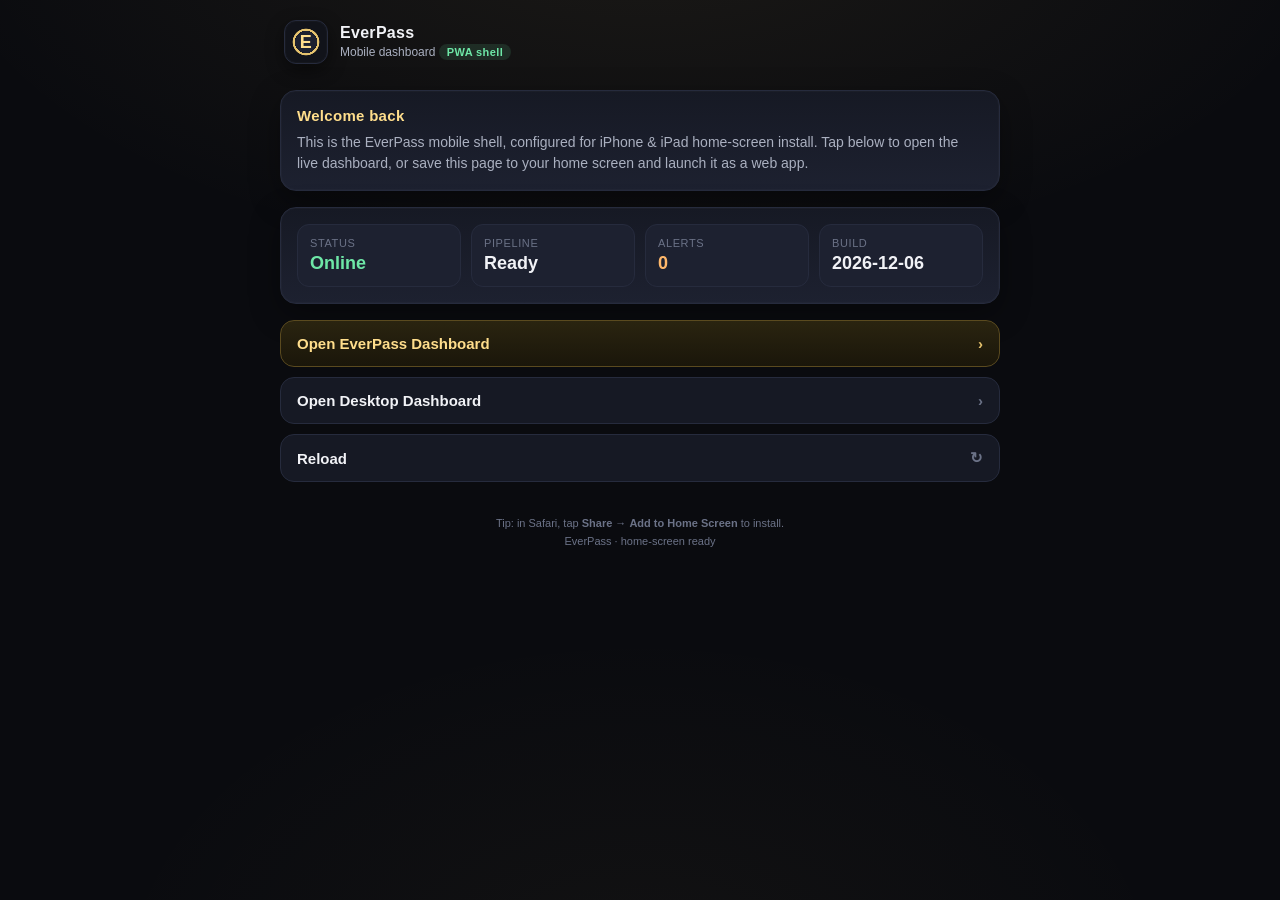
==== mobile/index.html @ 717636f1 "mobile: add iPhone/iPad home-screen-ready PWA shell Adds mobile/index.html, manifest.json, apple-tou" ====
<!DOCTYPE html>
<html lang="en">
<head>
<meta charset="utf-8">
<meta name="viewport" content="width=device-width, initial-scale=1, viewport-fit=cover, user-scalable=no">

<title>EverPass</title>

<!-- iOS / iPadOS home screen web app -->
<meta name="apple-mobile-web-app-capable" content="yes">
<meta name="mobile-web-app-capable" content="yes">
<meta name="apple-mobile-web-app-status-bar-style" content="black-translucent">
<meta name="apple-mobile-web-app-title" content="EverPass">
<meta name="format-detection" content="telephone=no">
<meta name="theme-color" content="#0a0b0f">
<meta name="color-scheme" content="dark">

<!-- Manifest (PWA / Android / Chromium) -->
<link rel="manifest" href="manifest.json">

<!-- Favicon -->
<link rel="icon" type="image/png" href="icons/favicon.png">

<!-- Apple touch icons -->
<link rel="apple-touch-icon" href="icons/apple-touch-icon.png">
<link rel="apple-touch-icon" sizes="120x120" href="icons/apple-touch-icon-120.png">
<link rel="apple-touch-icon" sizes="152x152" href="icons/apple-touch-icon-152.png">
<link rel="apple-touch-icon" sizes="167x167" href="icons/apple-touch-icon-167.png">
<link rel="apple-touch-icon" sizes="180x180" href="icons/apple-touch-icon-180.png">

<style>
  :root {
    --bg:        #0a0b0f;
    --bg-2:      #11131a;
    --panel:     #161924;
    --panel-2:   #1d2130;
    --border:    #262b3d;
    --ink:       #f1f2f6;
    --ink-2:     #aab0c0;
    --muted:     #6b7287;
    --gold:      #e6c36e;
    --gold-hi:   #ffde8c;
    --good:      #6ee7a7;
    --warn:      #ffb86b;
    --bad:       #ff7a7a;
  }
  *, *::before, *::after { box-sizing: border-box; }
  html, body {
    margin: 0; padding: 0;
    background: var(--bg);
    color: var(--ink);
    font-family: -apple-system, BlinkMacSystemFont, "SF Pro Text", "Inter", Segoe UI, Roboto, sans-serif;
    -webkit-font-smoothing: antialiased;
    -webkit-tap-highlight-color: transparent;
    overscroll-behavior-y: contain;
  }
  body {
    min-height: 100dvh;
    padding:
      max(env(safe-area-inset-top), 14px)
      max(env(safe-area-inset-right), 16px)
      max(env(safe-area-inset-bottom), 18px)
      max(env(safe-area-inset-left), 16px);
    background:
      radial-gradient(1200px 600px at 50% -10%, rgba(230,195,110,0.08), transparent 60%),
      radial-gradient(900px 600px at 50% 110%, rgba(230,195,110,0.04), transparent 60%),
      var(--bg);
  }
  .wrap {
    max-width: 560px;
    margin: 0 auto;
    display: flex;
    flex-direction: column;
    gap: 16px;
  }
  header.brand {
    display: flex; align-items: center; gap: 12px;
    padding: 6px 4px 10px;
  }
  .logo {
    width: 44px; height: 44px;
    border-radius: 12px;
    background:
      radial-gradient(circle at 50% 50%, #1d2130 0 36%, transparent 38%),
      radial-gradient(circle at 50% 50%, transparent 0 38%, var(--gold) 38% 44%, transparent 46%),
      var(--bg-2);
    border: 1px solid var(--border);
    display: grid; place-items: center;
    color: var(--gold-hi);
    font-weight: 800;
    font-size: 18px;
    letter-spacing: 0.5px;
    box-shadow: 0 6px 18px rgba(0,0,0,0.45), inset 0 0 0 1px rgba(255,255,255,0.02);
  }
  .title { display: flex; flex-direction: column; }
  .title .name { font-weight: 700; letter-spacing: 0.3px; }
  .title .sub  { color: var(--ink-2); font-size: 12px; margin-top: 2px; }

  .card {
    background: linear-gradient(180deg, var(--panel) 0%, var(--panel-2) 100%);
    border: 1px solid var(--border);
    border-radius: 16px;
    padding: 16px;
    box-shadow: 0 10px 30px rgba(0,0,0,0.35), inset 0 0 0 1px rgba(255,255,255,0.02);
  }
  .card h2 { font-size: 15px; margin: 0 0 8px; color: var(--gold-hi); letter-spacing: 0.3px; }
  .card p  { margin: 0; color: var(--ink-2); font-size: 14px; line-height: 1.5; }

  .grid { display: grid; grid-template-columns: 1fr 1fr; gap: 10px; }
  .stat {
    background: var(--panel-2);
    border: 1px solid var(--border);
    border-radius: 12px;
    padding: 12px;
  }
  .stat .k { color: var(--muted); font-size: 11px; letter-spacing: 0.6px; text-transform: uppercase; }
  .stat .v { color: var(--ink); font-size: 18px; font-weight: 700; margin-top: 4px; }
  .stat .v.good { color: var(--good); }
  .stat .v.warn { color: var(--warn); }

  .actions { display: grid; gap: 10px; }
  .btn {
    -webkit-appearance: none; appearance: none;
    display: flex; align-items: center; justify-content: space-between;
    gap: 10px;
    padding: 14px 16px;
    border-radius: 14px;
    border: 1px solid var(--border);
    background: var(--panel);
    color: var(--ink);
    font: inherit; font-weight: 600; font-size: 15px;
    text-decoration: none;
    cursor: pointer;
    transition: transform .06s ease, background .15s ease, border-color .15s ease;
  }
  .btn:active { transform: scale(0.99); }
  .btn .chev { color: var(--muted); }
  .btn.primary {
    background: linear-gradient(180deg, #2a2410 0%, #1a160a 100%);
    border-color: #5a4a1f;
    color: var(--gold-hi);
  }
  .btn.primary .chev { color: var(--gold); }

  .footer {
    color: var(--muted);
    font-size: 11px;
    text-align: center;
    padding-top: 6px;
    line-height: 1.6;
  }
  .pill {
    display: inline-block;
    padding: 2px 8px;
    border-radius: 999px;
    background: rgba(110,231,167,0.12);
    color: var(--good);
    font-size: 11px;
    font-weight: 600;
    letter-spacing: 0.4px;
  }
  .pill.warn { background: rgba(255,184,107,0.12); color: var(--warn); }

  /* Standalone mode tweaks */
  @media all and (display-mode: standalone) {
    body { padding-top: max(env(safe-area-inset-top), 24px); }
    .footer .install-hint { display: none; }
  }

  /* Larger iPad layout */
  @media (min-width: 768px) {
    .wrap { max-width: 720px; }
    .grid { grid-template-columns: repeat(4, 1fr); }
  }
</style>
</head>
<body>
  <div class="wrap">

    <header class="brand">
      <div class="logo" aria-hidden="true">E</div>
      <div class="title">
        <span class="name">EverPass</span>
        <span class="sub">Mobile dashboard <span id="mode-pill" class="pill">PWA shell</span></span>
      </div>
    </header>

    <section class="card">
      <h2>Welcome back</h2>
      <p>This is the EverPass mobile shell, configured for iPhone &amp; iPad home-screen install. Tap below to open the live dashboard, or save this page to your home screen and launch it as a web app.</p>
    </section>

    <section class="card">
      <div class="grid">
        <div class="stat"><div class="k">Status</div><div class="v good">Online</div></div>
        <div class="stat"><div class="k">Pipeline</div><div class="v">Ready</div></div>
        <div class="stat"><div class="k">Alerts</div><div class="v warn">0</div></div>
        <div class="stat"><div class="k">Build</div><div class="v" id="build-stamp">—</div></div>
      </div>
    </section>

    <nav class="actions" aria-label="Primary">
      <a class="btn primary" href="https://dashboard.everpasspipeline.com/mobile/" rel="noopener">
        <span>Open EverPass Dashboard</span>
        <span class="chev">›</span>
      </a>
      <a class="btn" href="https://dashboard.everpasspipeline.com/" rel="noopener">
        <span>Open Desktop Dashboard</span>
        <span class="chev">›</span>
      </a>
      <button class="btn" id="reload-btn" type="button">
        <span>Reload</span>
        <span class="chev">↻</span>
      </button>
    </nav>

    <p class="footer">
      <span class="install-hint">Tip: in Safari, tap <b>Share</b> → <b>Add to Home Screen</b> to install.<br></span>
      EverPass · home-screen ready
    </p>
  </div>

<script>
  // Lightweight build stamp so you can confirm "redesigned version" is loading.
  (function () {
    var stamp = document.getElementById('build-stamp');
    if (stamp) {
      var d = new Date();
      var iso = d.toISOString().slice(0, 10);
      stamp.textContent = iso;
    }
    var modePill = document.getElementById('mode-pill');
    if (modePill && window.matchMedia && window.matchMedia('(display-mode: standalone)').matches) {
      modePill.textContent = 'Standalone';
    } else if (modePill && window.navigator.standalone === true) {
      modePill.textContent = 'Standalone';
    }
    var reload = document.getElementById('reload-btn');
    if (reload) reload.addEventListener('click', function () { location.reload(); });
  })();
</script>
</body>
</html>
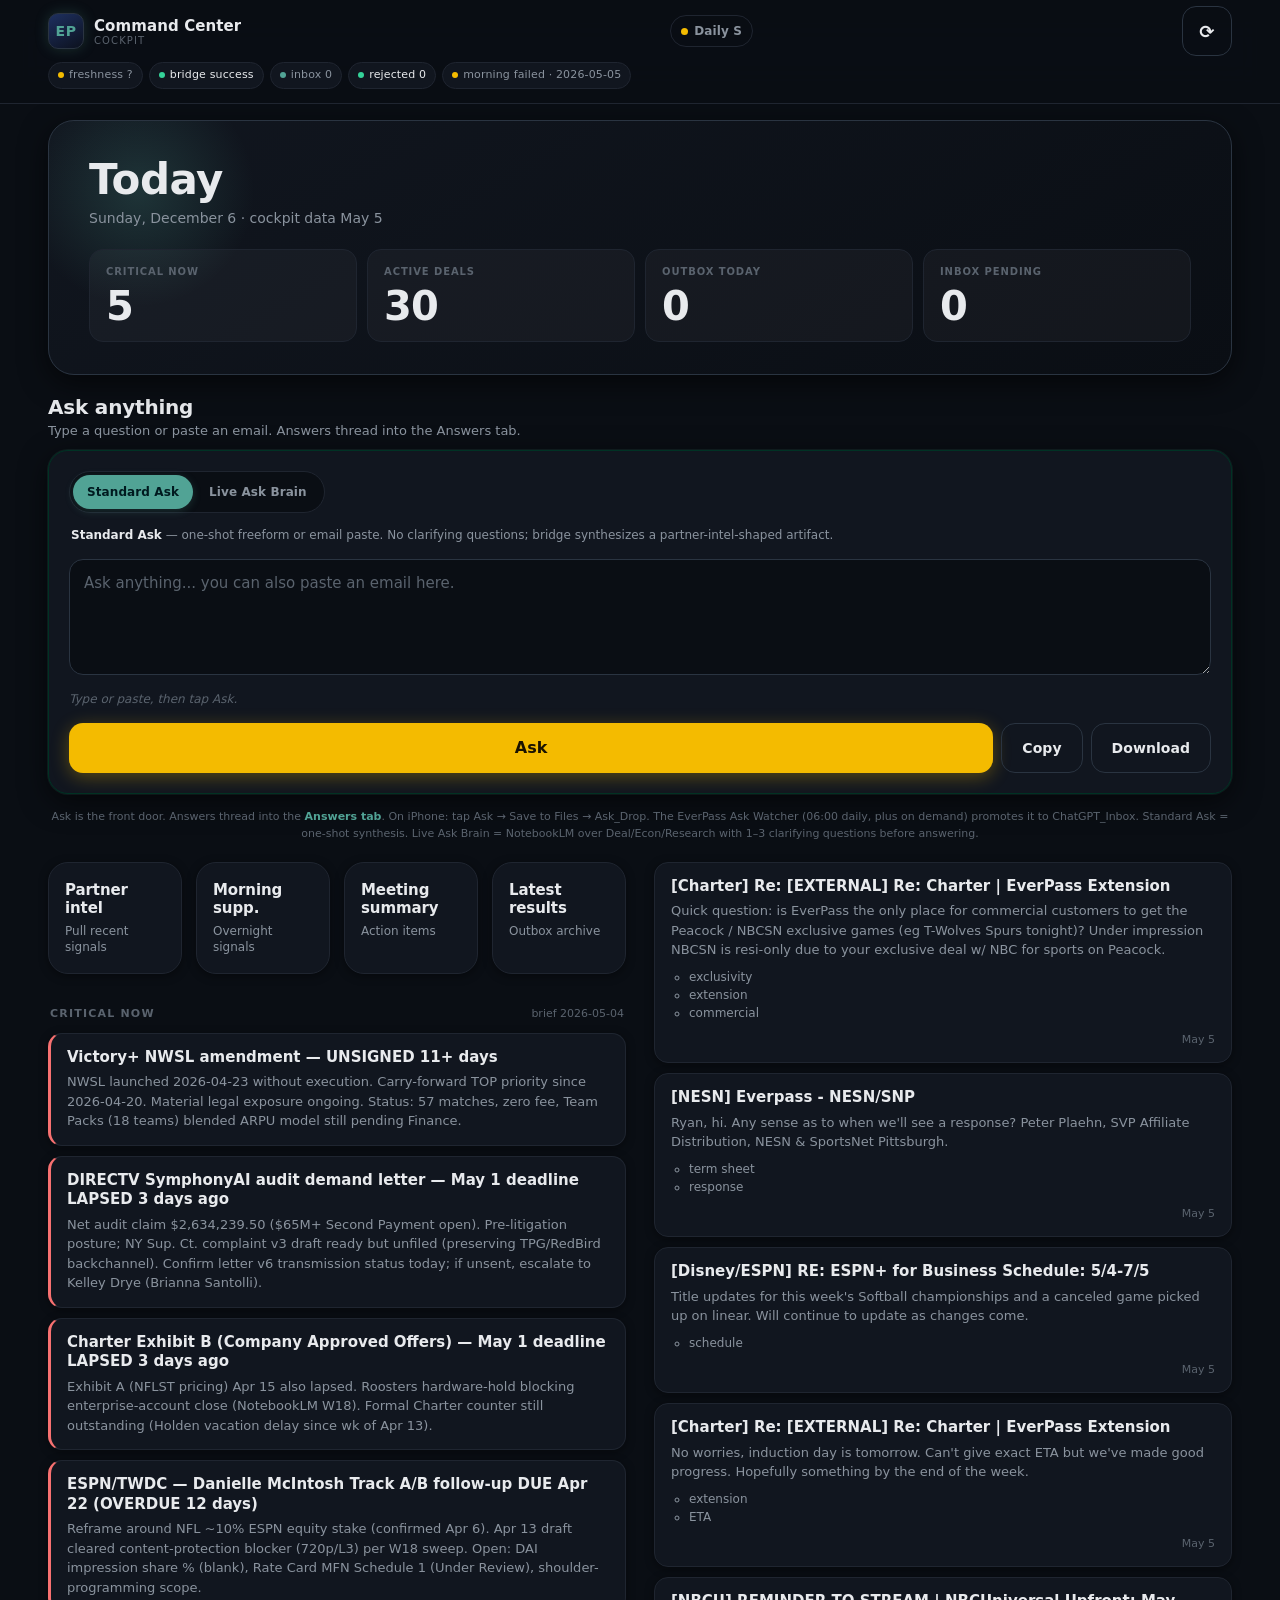
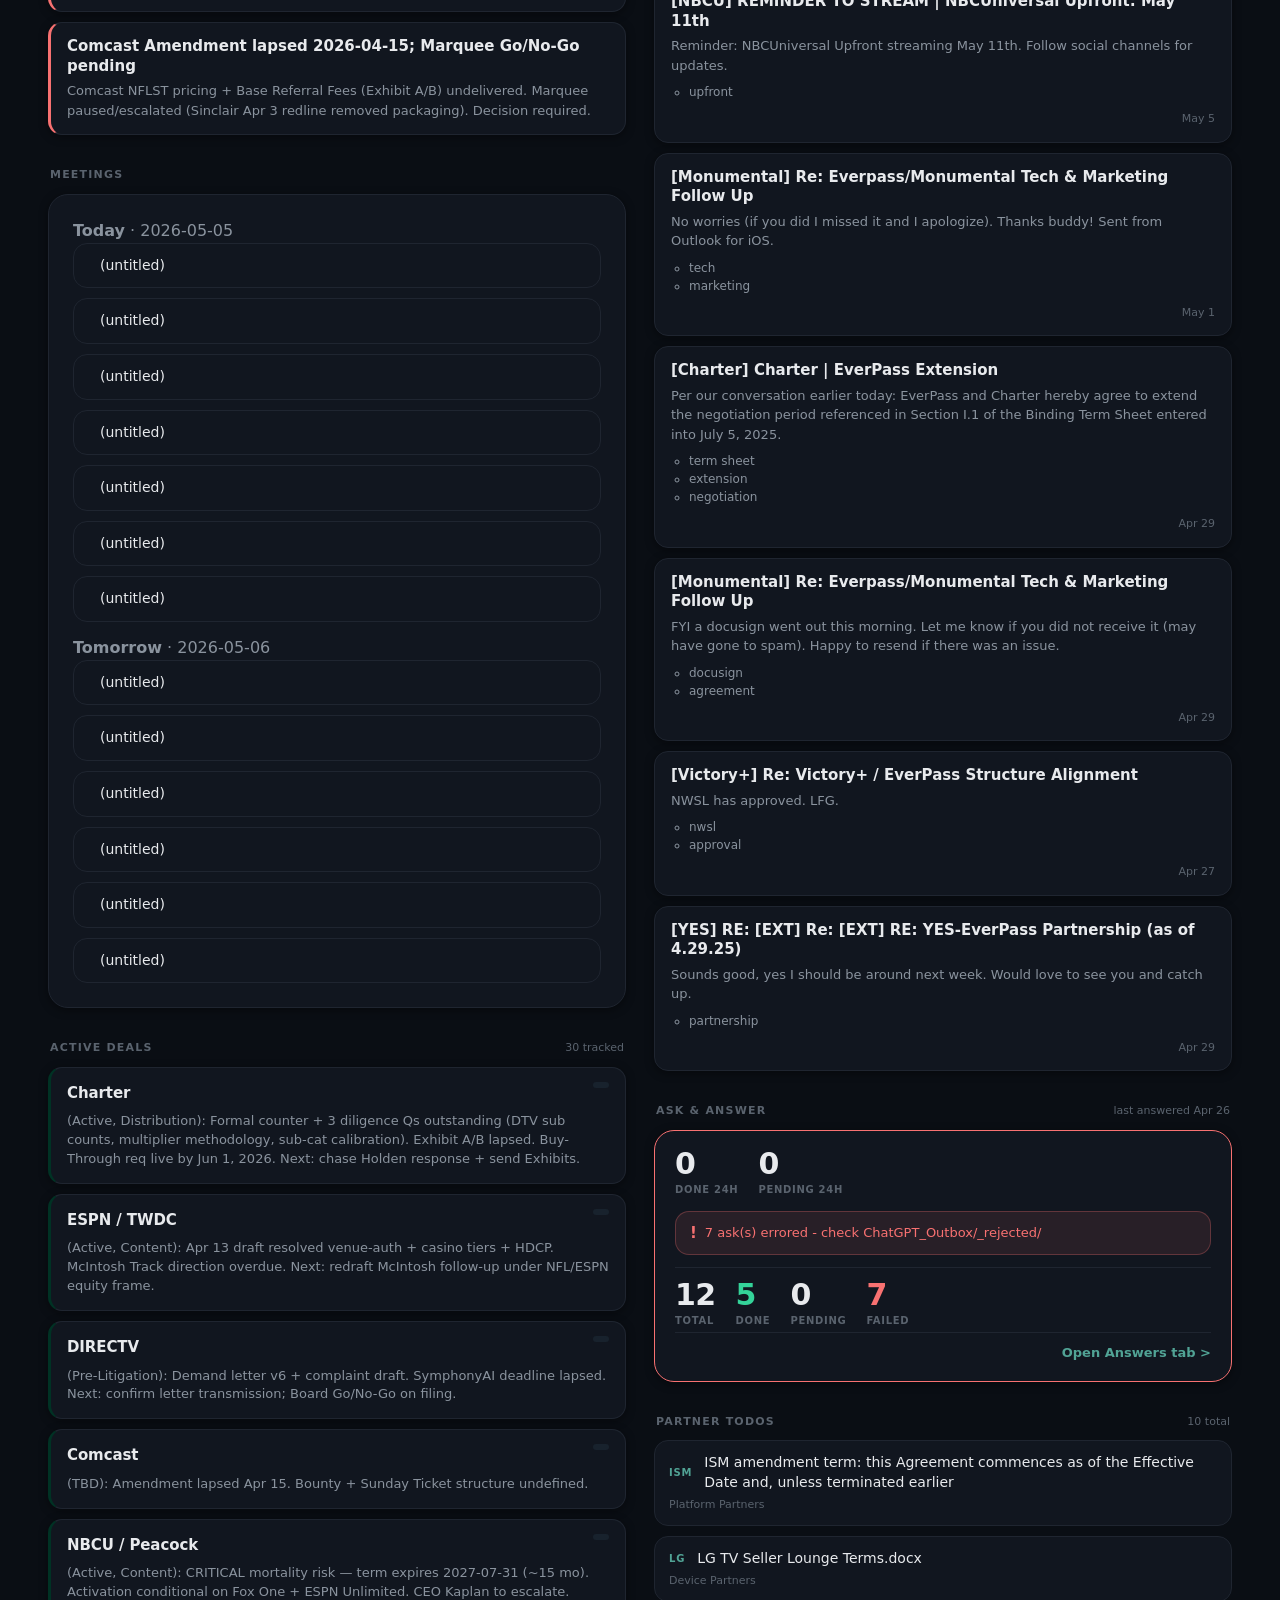
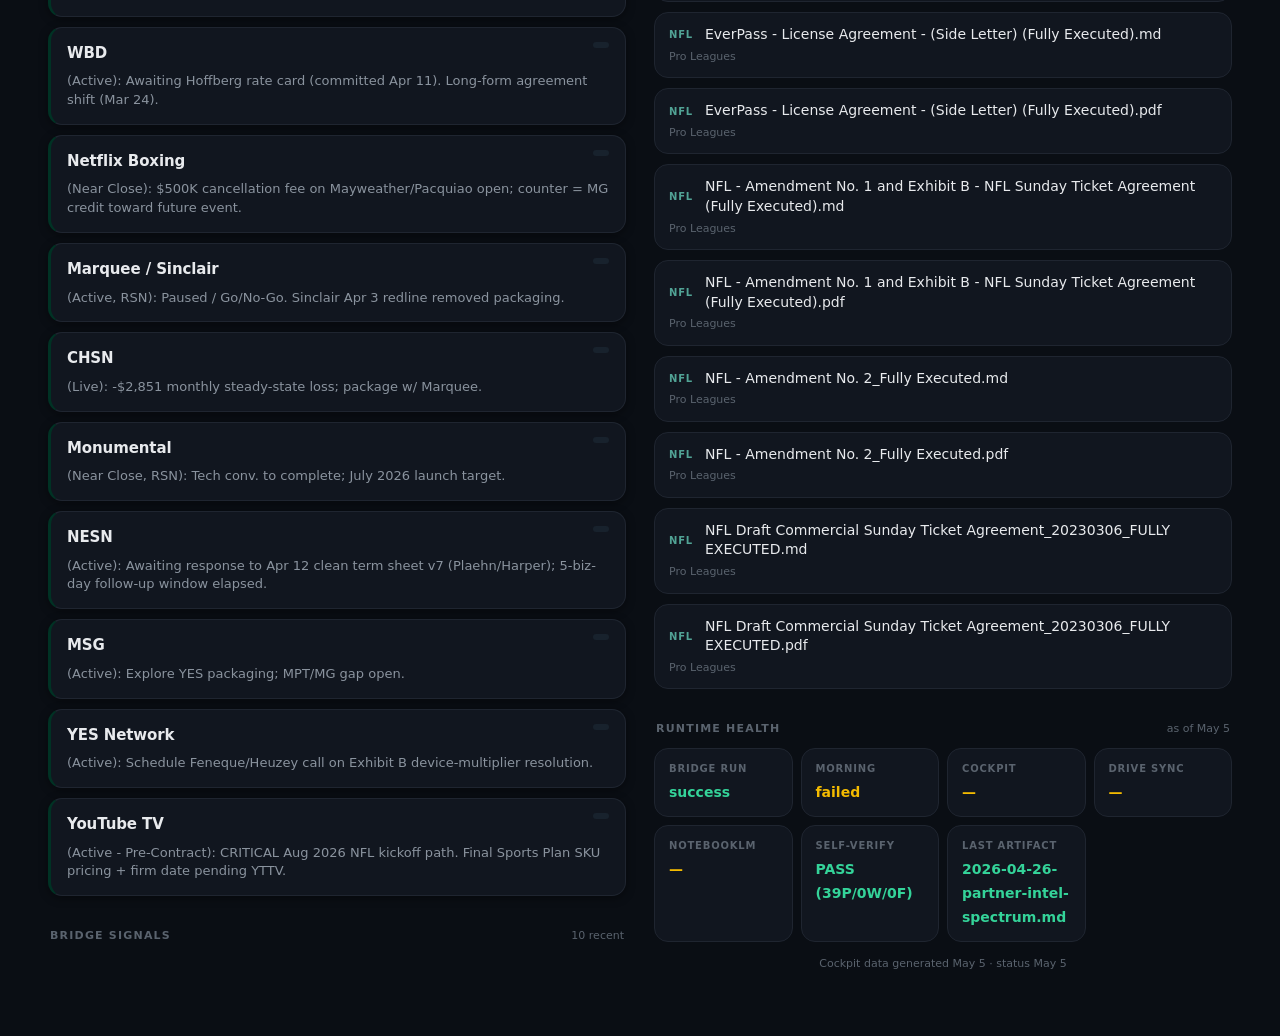
==== commit 3ac11c8b: "Auto: mirror mobile shell + refresh data 2026-05-05" ====
--- a/mobile/index.html
+++ b/mobile/index.html
@@ -1,243 +1,137 @@
-<!DOCTYPE html>
-<html lang="en">
+<!doctype html>
+<html lang="en" data-theme="dark">
 <head>
-<meta charset="utf-8">
-<meta name="viewport" content="width=device-width, initial-scale=1, viewport-fit=cover, user-scalable=no">
+  <meta charset="utf-8" />
+  <title>EverPass Command Center</title>
+  <meta name="viewport" content="width=device-width, initial-scale=1, viewport-fit=cover, maximum-scale=5" />
+  <meta name="description" content="EverPass Mobile Command Center — cockpit, dispatch, and results from your phone." />
+  <meta name="robots" content="noindex, nofollow" />
+  <meta name="theme-color" media="(prefers-color-scheme: dark)"  content="#0c111e" />
+  <meta name="theme-color" media="(prefers-color-scheme: light)" content="#f4f6fc" />
+  <meta name="color-scheme" content="dark light" />
 
-<title>EverPass</title>
+  <!-- iOS PWA -->
+  <meta name="apple-mobile-web-app-capable" content="yes" />
+  <meta name="mobile-web-app-capable" content="yes" />
+  <meta name="apple-mobile-web-app-status-bar-style" content="black-translucent" />
+  <meta name="apple-mobile-web-app-title" content="EverPass" />
+  <link rel="apple-touch-icon" sizes="180x180" href="./icons/apple-touch-icon-180.png" />
+  <link rel="icon" type="image/png" sizes="32x32" href="./icons/favicon-32.png" />
+  <link rel="manifest" href="./manifest.webmanifest" />
 
-<!-- iOS / iPadOS home screen web app -->
-<meta name="apple-mobile-web-app-capable" content="yes">
-<meta name="mobile-web-app-capable" content="yes">
-<meta name="apple-mobile-web-app-status-bar-style" content="black-translucent">
-<meta name="apple-mobile-web-app-title" content="EverPass">
-<meta name="format-detection" content="telephone=no">
-<meta name="theme-color" content="#0a0b0f">
-<meta name="color-scheme" content="dark">
-
-<!-- Manifest (PWA / Android / Chromium) -->
-<link rel="manifest" href="manifest.json">
-
-<!-- Favicon -->
-<link rel="icon" type="image/png" href="icons/favicon.png">
-
-<!-- Apple touch icons -->
-<link rel="apple-touch-icon" href="icons/apple-touch-icon.png">
-<link rel="apple-touch-icon" sizes="120x120" href="icons/apple-touch-icon-120.png">
-<link rel="apple-touch-icon" sizes="152x152" href="icons/apple-touch-icon-152.png">
-<link rel="apple-touch-icon" sizes="167x167" href="icons/apple-touch-icon-167.png">
-<link rel="apple-touch-icon" sizes="180x180" href="icons/apple-touch-icon-180.png">
-
-<style>
-  :root {
-    --bg:        #0a0b0f;
-    --bg-2:      #11131a;
-    --panel:     #161924;
-    --panel-2:   #1d2130;
-    --border:    #262b3d;
-    --ink:       #f1f2f6;
-    --ink-2:     #aab0c0;
-    --muted:     #6b7287;
-    --gold:      #e6c36e;
-    --gold-hi:   #ffde8c;
-    --good:      #6ee7a7;
-    --warn:      #ffb86b;
-    --bad:       #ff7a7a;
-  }
-  *, *::before, *::after { box-sizing: border-box; }
-  html, body {
-    margin: 0; padding: 0;
-    background: var(--bg);
-    color: var(--ink);
-    font-family: -apple-system, BlinkMacSystemFont, "SF Pro Text", "Inter", Segoe UI, Roboto, sans-serif;
-    -webkit-font-smoothing: antialiased;
-    -webkit-tap-highlight-color: transparent;
-    overscroll-behavior-y: contain;
-  }
-  body {
-    min-height: 100dvh;
-    padding:
-      max(env(safe-area-inset-top), 14px)
-      max(env(safe-area-inset-right), 16px)
-      max(env(safe-area-inset-bottom), 18px)
-      max(env(safe-area-inset-left), 16px);
-    background:
-      radial-gradient(1200px 600px at 50% -10%, rgba(230,195,110,0.08), transparent 60%),
-      radial-gradient(900px 600px at 50% 110%, rgba(230,195,110,0.04), transparent 60%),
-      var(--bg);
-  }
-  .wrap {
-    max-width: 560px;
-    margin: 0 auto;
-    display: flex;
-    flex-direction: column;
-    gap: 16px;
-  }
-  header.brand {
-    display: flex; align-items: center; gap: 12px;
-    padding: 6px 4px 10px;
-  }
-  .logo {
-    width: 44px; height: 44px;
-    border-radius: 12px;
-    background:
-      radial-gradient(circle at 50% 50%, #1d2130 0 36%, transparent 38%),
-      radial-gradient(circle at 50% 50%, transparent 0 38%, var(--gold) 38% 44%, transparent 46%),
-      var(--bg-2);
-    border: 1px solid var(--border);
-    display: grid; place-items: center;
-    color: var(--gold-hi);
-    font-weight: 800;
-    font-size: 18px;
-    letter-spacing: 0.5px;
-    box-shadow: 0 6px 18px rgba(0,0,0,0.45), inset 0 0 0 1px rgba(255,255,255,0.02);
-  }
-  .title { display: flex; flex-direction: column; }
-  .title .name { font-weight: 700; letter-spacing: 0.3px; }
-  .title .sub  { color: var(--ink-2); font-size: 12px; margin-top: 2px; }
-
-  .card {
-    background: linear-gradient(180deg, var(--panel) 0%, var(--panel-2) 100%);
-    border: 1px solid var(--border);
-    border-radius: 16px;
-    padding: 16px;
-    box-shadow: 0 10px 30px rgba(0,0,0,0.35), inset 0 0 0 1px rgba(255,255,255,0.02);
-  }
-  .card h2 { font-size: 15px; margin: 0 0 8px; color: var(--gold-hi); letter-spacing: 0.3px; }
-  .card p  { margin: 0; color: var(--ink-2); font-size: 14px; line-height: 1.5; }
-
-  .grid { display: grid; grid-template-columns: 1fr 1fr; gap: 10px; }
-  .stat {
-    background: var(--panel-2);
-    border: 1px solid var(--border);
-    border-radius: 12px;
-    padding: 12px;
-  }
-  .stat .k { color: var(--muted); font-size: 11px; letter-spacing: 0.6px; text-transform: uppercase; }
-  .stat .v { color: var(--ink); font-size: 18px; font-weight: 700; margin-top: 4px; }
-  .stat .v.good { color: var(--good); }
-  .stat .v.warn { color: var(--warn); }
-
-  .actions { display: grid; gap: 10px; }
-  .btn {
-    -webkit-appearance: none; appearance: none;
-    display: flex; align-items: center; justify-content: space-between;
-    gap: 10px;
-    padding: 14px 16px;
-    border-radius: 14px;
-    border: 1px solid var(--border);
-    background: var(--panel);
-    color: var(--ink);
-    font: inherit; font-weight: 600; font-size: 15px;
-    text-decoration: none;
-    cursor: pointer;
-    transition: transform .06s ease, background .15s ease, border-color .15s ease;
-  }
-  .btn:active { transform: scale(0.99); }
-  .btn .chev { color: var(--muted); }
-  .btn.primary {
-    background: linear-gradient(180deg, #2a2410 0%, #1a160a 100%);
-    border-color: #5a4a1f;
-    color: var(--gold-hi);
-  }
-  .btn.primary .chev { color: var(--gold); }
-
-  .footer {
-    color: var(--muted);
-    font-size: 11px;
-    text-align: center;
-    padding-top: 6px;
-    line-height: 1.6;
-  }
-  .pill {
-    display: inline-block;
-    padding: 2px 8px;
-    border-radius: 999px;
-    background: rgba(110,231,167,0.12);
-    color: var(--good);
-    font-size: 11px;
-    font-weight: 600;
-    letter-spacing: 0.4px;
-  }
-  .pill.warn { background: rgba(255,184,107,0.12); color: var(--warn); }
-
-  /* Standalone mode tweaks */
-  @media all and (display-mode: standalone) {
-    body { padding-top: max(env(safe-area-inset-top), 24px); }
-    .footer .install-hint { display: none; }
-  }
-
-  /* Larger iPad layout */
-  @media (min-width: 768px) {
-    .wrap { max-width: 720px; }
-    .grid { grid-template-columns: repeat(4, 1fr); }
-  }
-</style>
+  <link rel="stylesheet" href="./styles/core.css" />
+  <link rel="stylesheet" href="./styles/cockpit.css" />
+  <link rel="stylesheet" href="./styles/dispatch.css" />
+  <link rel="stylesheet" href="./styles/results.css" />
+  <link rel="stylesheet" href="./styles/live.css" />
+  <link rel="stylesheet" href="./styles/answers.css" />
 </head>
 <body>
-  <div class="wrap">
+  <a class="skip-link" href="#main">Skip to content</a>
 
-    <header class="brand">
-      <div class="logo" aria-hidden="true">E</div>
-      <div class="title">
-        <span class="name">EverPass</span>
-        <span class="sub">Mobile dashboard <span id="mode-pill" class="pill">PWA shell</span></span>
+  <header class="topbar" role="banner">
+    <div class="topbar-row">
+      <div class="brand">
+        <span class="brand-mark" aria-hidden="true">EP</span>
+        <span class="brand-text">
+          <span class="brand-title">Command Center</span>
+          <span class="brand-sub" id="topbar-subline">EverPass</span>
+        </span>
       </div>
-    </header>
+      <!-- Daily S: morning clearance SOP (2026-04-27).
+           Rollback = remove button, #ds-sheet, .ds-* CSS, scripts/daily-s.js. -->
+      <button type="button" class="ds-trigger" id="ds-trigger"
+              aria-haspopup="dialog" aria-controls="ds-sheet" aria-expanded="false"
+              title="Daily S — morning clearance">
+        <span class="ds-trigger-dot" id="ds-trigger-dot" data-state="unknown" aria-hidden="true"></span>
+        <span class="ds-trigger-label">Daily S</span>
+      </button>
+      <button class="btn btn-ghost btn-icon" id="refresh-btn" aria-label="Refresh data" title="Refresh">
+        <span aria-hidden="true">⟳</span>
+      </button>
+    </div>
+    <div class="status-strip" id="status-strip" aria-live="polite"></div>
+  </header>
 
-    <section class="card">
-      <h2>Welcome back</h2>
-      <p>This is the EverPass mobile shell, configured for iPhone &amp; iPad home-screen install. Tap below to open the live dashboard, or save this page to your home screen and launch it as a web app.</p>
-    </section>
+  <!-- Daily S bottom sheet (2026-04-27).
+       Opens via #ds-trigger or Shift+S. Reads freshness-status.json. -->
+  <div id="ds-backdrop" class="ds-backdrop" hidden></div>
+  <aside id="ds-sheet" class="ds-sheet" role="dialog" aria-modal="false"
+         aria-labelledby="ds-sheet-title" data-open="false" hidden>
+    <div class="ds-sheet-handle" aria-hidden="true"></div>
+    <div class="ds-sheet-head">
+      <div class="ds-sheet-head-text">
+        <div class="ds-sheet-title" id="ds-sheet-title">Daily S</div>
+        <div class="ds-sheet-sub">Morning clearance for Live Ask, Deal Brain, and cockpit health</div>
+      </div>
+      <button type="button" class="ds-sheet-close" id="ds-sheet-close"
+              aria-label="Close Daily S">&times;</button>
+    </div>
+    <div class="ds-sheet-body" id="ds-sheet-body">
+      <div class="ds-row">
+        <span class="ds-row-dot" data-state="unknown"></span>
+        <div class="ds-row-text">
+          <span class="ds-row-label">Loading</span>
+          <span class="ds-row-value">Reading freshness-status.json…</span>
+        </div>
+      </div>
+    </div>
+    <ol class="ds-checklist" aria-label="Morning clearance checklist">
+      <li>Check the freshness status first.</li>
+      <li>Confirm contracts and financials are current enough for deal/econ work.</li>
+      <li>If using Live Ask Brain, verify it is ready before sending a high-stakes Ask.</li>
+      <li>If freshness is stale, refresh the pipeline before trusting answer outputs.</li>
+      <li>Use Standard Ask when Live Ask readiness is limited.</li>
+      <li>Treat any missing status as a prompt to verify manually.</li>
+    </ol>
+    <div class="ds-sheet-foot">
+      <a class="ds-foot-action" href="#/answers" id="ds-foot-answers"
+         title="Open the Answers tab">Open Answers</a>
+      <button type="button" class="ds-foot-action" id="ds-foot-freshness"
+              title="Log per-source freshness detail to the browser console">Freshness detail</button>
+    </div>
+  </aside>
 
-    <section class="card">
-      <div class="grid">
-        <div class="stat"><div class="k">Status</div><div class="v good">Online</div></div>
-        <div class="stat"><div class="k">Pipeline</div><div class="v">Ready</div></div>
-        <div class="stat"><div class="k">Alerts</div><div class="v warn">0</div></div>
-        <div class="stat"><div class="k">Build</div><div class="v" id="build-stamp">—</div></div>
-      </div>
-    </section>
+  <main id="main" class="main" role="main">
+    <section id="view-cockpit" class="view" data-view="cockpit" hidden></section>
+    <section id="view-dispatch" class="view" data-view="dispatch" hidden></section>
+    <section id="view-answers" class="view" data-view="answers" hidden></section>
+    <section id="view-results" class="view" data-view="results" hidden></section>
+    <section id="view-live" class="view" data-view="live" hidden></section>
+  </main>
 
-    <nav class="actions" aria-label="Primary">
-      <a class="btn primary" href="https://dashboard.everpasspipeline.com/mobile/" rel="noopener">
-        <span>Open EverPass Dashboard</span>
-        <span class="chev">›</span>
-      </a>
-      <a class="btn" href="https://dashboard.everpasspipeline.com/" rel="noopener">
-        <span>Open Desktop Dashboard</span>
-        <span class="chev">›</span>
-      </a>
-      <button class="btn" id="reload-btn" type="button">
-        <span>Reload</span>
-        <span class="chev">↻</span>
-      </button>
-    </nav>
+  <nav class="tabbar" role="navigation" aria-label="Primary">
+    <a class="tab" href="#/cockpit" data-tab="cockpit">
+      <span class="tab-icon" aria-hidden="true">◎</span>
+      <span class="tab-label">Cockpit</span>
+    </a>
+    <a class="tab" href="#/dispatch" data-tab="dispatch">
+      <span class="tab-icon" aria-hidden="true">↑</span>
+      <span class="tab-label">Dispatch</span>
+    </a>
+    <a class="tab" href="#/answers" data-tab="answers">
+      <span class="tab-icon" aria-hidden="true">✦</span>
+      <span class="tab-label">Answers</span>
+    </a>
+    <a class="tab" href="#/results" data-tab="results">
+      <span class="tab-icon" aria-hidden="true">☰</span>
+      <span class="tab-label">Results</span>
+    </a>
+    <a class="tab" href="#/live" data-tab="live">
+      <span class="tab-icon" aria-hidden="true">◉</span>
+      <span class="tab-label">Live</span>
+    </a>
+  </nav>
 
-    <p class="footer">
-      <span class="install-hint">Tip: in Safari, tap <b>Share</b> → <b>Add to Home Screen</b> to install.<br></span>
-      EverPass · home-screen ready
-    </p>
-  </div>
+  <div id="toast" class="toast" role="status" aria-live="polite" hidden></div>
 
-<script>
-  // Lightweight build stamp so you can confirm "redesigned version" is loading.
-  (function () {
-    var stamp = document.getElementById('build-stamp');
-    if (stamp) {
-      var d = new Date();
-      var iso = d.toISOString().slice(0, 10);
-      stamp.textContent = iso;
-    }
-    var modePill = document.getElementById('mode-pill');
-    if (modePill && window.matchMedia && window.matchMedia('(display-mode: standalone)').matches) {
-      modePill.textContent = 'Standalone';
-    } else if (modePill && window.navigator.standalone === true) {
-      modePill.textContent = 'Standalone';
-    }
-    var reload = document.getElementById('reload-btn');
-    if (reload) reload.addEventListener('click', function () { location.reload(); });
-  })();
-</script>
+  <script src="./scripts/data.js"></script>
+  <script src="./scripts/cockpit.js"></script>
+  <script src="./scripts/dispatch.js"></script>
+  <script src="./scripts/answers.js"></script>
+  <script src="./scripts/results.js"></script>
+  <script src="./scripts/live.js"></script>
+  <script src="./scripts/daily-s.js"></script>
+  <script src="./scripts/app.js"></script>
 </body>
 </html>
--- a/mobile/styles/core.css
+++ b/mobile/styles/core.css
@@ -0,0 +1,542 @@
+/* ============================================================
+   EverPass Mobile Command Center — core tokens + shell
+   Premium dark edition · iPad Pro + iPhone 17 Pro Max
+   ============================================================ */
+
+:root {
+  /* ── Palette — cinematic near-black foundation (2026-05-05 refresh) ───── */
+  --c-bg:            #0a0e14;
+  --c-bg-elev:       #11161f;
+  --c-bg-elev-2:     #18222d;
+  --c-bg-elev-3:     #1f2937;
+  --c-fg:            #e8eaed;
+  --c-fg-mute:       #8a939e;
+  --c-fg-faint:      #5a636e;
+
+  /* ── EverPass green + teal accent system ─────────────────────────────── */
+  --c-accent:        #51a395;          /* teal — primary accent */
+  --c-accent-strong: #003224;          /* deep green — anchor / hover */
+  --c-accent-dim:    rgba(81, 163, 149, 0.10);
+  --c-accent-glow:   rgba(81, 163, 149, 0.22);
+  --c-accent-2:      #51a395;          /* secondary teal echo */
+
+  /* Warm amber CTA — one-per-card primary action */
+  --c-cta-primary:        #f4bb00;
+  --c-cta-primary-strong: #d4a200;
+  --c-cta-primary-glow:   rgba(244, 187, 0, 0.32);
+
+  /* ── Status ───────────────────────────────────────────────── */
+  --c-success: #34d399;
+  --c-warn:    #f4bb00;
+  --c-danger:  #f87171;
+
+  /* ── Surfaces & shadows — hairline borders, deep shadow ──────────────── */
+  --c-border:        #1f2530;
+  --c-border-strong: #2a3441;
+  --c-shadow-sm:  0 2px 10px rgba(0, 0, 0, 0.42);
+  --c-shadow:     0 8px 28px rgba(0, 0, 0, 0.58);
+  --c-shadow-lg:  0 20px 60px rgba(0, 0, 0, 0.72);
+
+  /* ── Hero gradients — vertical near-black drama ──────────────────────── */
+  --c-hero-grad-top: #11161f;
+  --c-hero-grad-bot: #0a0e14;
+  --c-hero-stat-bg:  rgba(255, 255, 255, 0.035);
+  --c-code-bg:       rgba(0, 0, 0, 0.32);
+
+  /* ── Radius ───────────────────────────────────────────────── */
+  --r-sm:  8px;
+  --r-md:  14px;
+  --r-lg:  20px;
+  --r-xl:  26px;
+  --r-2xl: 36px;
+
+  /* ── Spacing ──────────────────────────────────────────────── */
+  --s-xs:  4px;
+  --s-sm:  8px;
+  --s-md:  16px;
+  --s-lg:  24px;
+  --s-xl:  36px;
+  --s-2xl: 52px;
+
+  /* ── Touch + safe area ────────────────────────────────────── */
+  --tap:         50px;
+  --safe-top:    env(safe-area-inset-top, 0px);
+  --safe-bottom: env(safe-area-inset-bottom, 0px);
+  --safe-left:   env(safe-area-inset-left, 0px);
+  --safe-right:  env(safe-area-inset-right, 0px);
+
+  /* ── Layout ───────────────────────────────────────────────── */
+  --topbar-h: calc(84px + var(--safe-top));
+  --tabbar-h: calc(68px + var(--safe-bottom));
+
+  /* ── Typography ───────────────────────────────────────────── */
+  --font-stack: -apple-system, BlinkMacSystemFont, 'SF Pro Display', 'SF Pro Text',
+                'Segoe UI', Roboto, system-ui, sans-serif;
+  --font-mono:  ui-monospace, 'SF Mono', Menlo, Consolas, monospace;
+}
+
+/* ── Light theme ──────────────────────────────────────────────── */
+@media (prefers-color-scheme: light) {
+  html:not([data-theme='dark']) {
+    --c-bg:            #f4f6fc;
+    --c-bg-elev:       #ffffff;
+    --c-bg-elev-2:     #edf0f8;
+    --c-bg-elev-3:     #e4e9f5;
+    --c-fg:            #0c1426;
+    --c-fg-mute:       #495a78;
+    --c-fg-faint:      #7d8aa3;
+    --c-accent:        #0891b2;
+    --c-accent-strong: #0e7490;
+    --c-accent-dim:    rgba(8, 145, 178, 0.08);
+    --c-accent-glow:   rgba(8, 145, 178, 0.14);
+    --c-border:        rgba(12, 20, 38, 0.08);
+    --c-border-strong: rgba(12, 20, 38, 0.15);
+    --c-shadow-sm:  0 2px 8px rgba(12, 20, 38, 0.07);
+    --c-shadow:     0 6px 24px rgba(12, 20, 38, 0.10);
+    --c-shadow-lg:  0 16px 48px rgba(12, 20, 38, 0.14);
+    --c-hero-grad-top: #ffffff;
+    --c-hero-grad-bot: #edf0f8;
+    --c-hero-stat-bg:  rgba(0, 0, 0, 0.03);
+    --c-code-bg:       rgba(12, 20, 38, 0.06);
+  }
+}
+
+[data-theme='dark'] {
+  --c-bg:            #0a0e14;
+  --c-bg-elev:       #11161f;
+  --c-bg-elev-2:     #18222d;
+  --c-bg-elev-3:     #1f2937;
+  --c-fg:            #e8eaed;
+  --c-fg-mute:       #8a939e;
+  --c-fg-faint:      #5a636e;
+  --c-accent:        #51a395;
+  --c-accent-strong: #003224;
+  --c-accent-dim:    rgba(81, 163, 149, 0.10);
+  --c-accent-glow:   rgba(81, 163, 149, 0.22);
+  --c-accent-2:      #51a395;
+  --c-cta-primary:        #f4bb00;
+  --c-cta-primary-strong: #d4a200;
+  --c-cta-primary-glow:   rgba(244, 187, 0, 0.32);
+  --c-border:        #1f2530;
+  --c-border-strong: #2a3441;
+  --c-shadow-sm:  0 2px 10px rgba(0, 0, 0, 0.42);
+  --c-shadow:     0 8px 28px rgba(0, 0, 0, 0.58);
+  --c-shadow-lg:  0 20px 60px rgba(0, 0, 0, 0.72);
+  --c-hero-grad-top: #11161f;
+  --c-hero-grad-bot: #0a0e14;
+  --c-hero-stat-bg:  rgba(255, 255, 255, 0.035);
+  --c-code-bg:       rgba(0, 0, 0, 0.32);
+}
+
+[data-theme='light'] {
+  --c-bg:            #f4f6fc;
+  --c-bg-elev:       #ffffff;
+  --c-bg-elev-2:     #edf0f8;
+  --c-bg-elev-3:     #e4e9f5;
+  --c-fg:            #0c1426;
+  --c-fg-mute:       #495a78;
+  --c-fg-faint:      #7d8aa3;
+  --c-accent:        #0891b2;
+  --c-accent-strong: #0e7490;
+  --c-accent-dim:    rgba(8, 145, 178, 0.08);
+  --c-accent-glow:   rgba(8, 145, 178, 0.14);
+  --c-border:        rgba(12, 20, 38, 0.08);
+  --c-border-strong: rgba(12, 20, 38, 0.15);
+  --c-shadow-sm:  0 2px 8px rgba(12, 20, 38, 0.07);
+  --c-shadow:     0 6px 24px rgba(12, 20, 38, 0.10);
+  --c-shadow-lg:  0 16px 48px rgba(12, 20, 38, 0.14);
+  --c-hero-grad-top: #ffffff;
+  --c-hero-grad-bot: #edf0f8;
+  --c-hero-stat-bg:  rgba(0, 0, 0, 0.03);
+  --c-code-bg:       rgba(12, 20, 38, 0.06);
+}
+
+/* ── Reset ────────────────────────────────────────────────────── */
+* { box-sizing: border-box; }
+
+html, body {
+  margin: 0;
+  padding: 0;
+  background: var(--c-bg);
+  color: var(--c-fg);
+  font-family: var(--font-stack);
+  font-size: 16px;
+  line-height: 1.5;
+  -webkit-font-smoothing: antialiased;
+  -moz-osx-font-smoothing: grayscale;
+  -webkit-tap-highlight-color: transparent;
+  overscroll-behavior-y: contain;
+}
+
+body {
+  min-height: 100dvh;
+  padding-top: var(--topbar-h);
+  padding-bottom: var(--tabbar-h);
+}
+
+a { color: var(--c-accent); text-decoration: none; }
+a:active { opacity: 0.75; }
+
+button {
+  font-family: inherit;
+  font-size: 1rem;
+  border: none;
+  background: transparent;
+  color: inherit;
+  cursor: pointer;
+}
+
+input, select, textarea {
+  font-family: inherit;
+  font-size: 1rem;
+  color: var(--c-fg);
+  background: var(--c-bg-elev);
+  border: 1px solid var(--c-border-strong);
+  border-radius: var(--r-md);
+  padding: 14px 16px;
+  width: 100%;
+  min-height: var(--tap);
+}
+
+textarea {
+  min-height: 120px;
+  resize: vertical;
+  line-height: 1.5;
+}
+
+input:focus, select:focus, textarea:focus, button:focus-visible {
+  outline: 2px solid var(--c-accent);
+  outline-offset: 2px;
+}
+
+.skip-link {
+  position: absolute;
+  top: -40px;
+  left: 12px;
+  background: var(--c-bg-elev);
+  color: var(--c-fg);
+  padding: 8px 14px;
+  border-radius: var(--r-md);
+  z-index: 1000;
+}
+.skip-link:focus { top: 12px; }
+
+/* ── Topbar ───────────────────────────────────────────────────── */
+.topbar {
+  position: fixed;
+  inset: 0 0 auto 0;
+  z-index: 30;
+  padding-top: var(--safe-top);
+  background: color-mix(in srgb, var(--c-bg) 92%, transparent);
+  backdrop-filter: blur(20px) saturate(180%);
+  -webkit-backdrop-filter: blur(20px) saturate(180%);
+  border-bottom: 1px solid var(--c-border);
+}
+
+.topbar-row {
+  display: flex;
+  align-items: center;
+  justify-content: space-between;
+  padding: 8px 16px 6px;
+  gap: 8px;
+  height: 52px;
+}
+
+.brand {
+  display: flex;
+  align-items: center;
+  gap: 10px;
+  min-width: 0;
+}
+
+.brand-mark {
+  display: inline-grid;
+  place-items: center;
+  width: 34px;
+  height: 34px;
+  border-radius: 10px;
+  background: linear-gradient(150deg, #1e3060 0%, #0c111e 100%);
+  border: 1px solid var(--c-border-strong);
+  font-weight: 800;
+  font-size: 13px;
+  letter-spacing: 0.5px;
+  color: var(--c-accent);
+  flex: none;
+  box-shadow: 0 0 14px var(--c-accent-glow);
+}
+
+.brand-text { display: flex; flex-direction: column; min-width: 0; gap: 1px; }
+
+.brand-title {
+  font-weight: 700;
+  font-size: 15px;
+  letter-spacing: 0.1px;
+  white-space: nowrap;
+  overflow: hidden;
+  text-overflow: ellipsis;
+  line-height: 1.2;
+}
+
+.brand-sub {
+  font-size: 10px;
+  color: var(--c-fg-faint);
+  text-transform: uppercase;
+  letter-spacing: 1.1px;
+  line-height: 1;
+}
+
+/* ── Status strip ─────────────────────────────────────────────── */
+.status-strip {
+  display: flex;
+  gap: 6px;
+  overflow-x: auto;
+  padding: 2px 16px 10px;
+  -webkit-overflow-scrolling: touch;
+  scrollbar-width: none;
+}
+.status-strip::-webkit-scrollbar { display: none; }
+
+.chip {
+  flex: none;
+  display: inline-flex;
+  align-items: center;
+  gap: 5px;
+  padding: 4px 9px;
+  border-radius: 999px;
+  background: var(--c-bg-elev);
+  border: 1px solid var(--c-border);
+  color: var(--c-fg-mute);
+  font-size: 11px;
+  font-weight: 500;
+  white-space: nowrap;
+  letter-spacing: 0.15px;
+}
+
+.chip.dot::before {
+  content: '';
+  width: 6px;
+  height: 6px;
+  border-radius: 50%;
+  background: var(--c-fg-faint);
+  flex: none;
+}
+.chip.ok              { color: var(--c-fg); }
+.chip.ok.dot::before  { background: var(--c-success); }
+.chip.warn.dot::before  { background: var(--c-warn); }
+.chip.danger.dot::before { background: var(--c-danger); }
+.chip.info.dot::before  { background: var(--c-accent); }
+
+/* ── Buttons ──────────────────────────────────────────────────── */
+.btn {
+  display: inline-flex;
+  align-items: center;
+  justify-content: center;
+  gap: 8px;
+  padding: 13px 20px;
+  border-radius: var(--r-md);
+  border: 1px solid transparent;
+  background: var(--c-bg-elev);
+  color: var(--c-fg);
+  font-weight: 600;
+  font-size: 15px;
+  min-height: var(--tap);
+  transition: transform 0.06s ease, box-shadow 0.06s ease;
+  letter-spacing: 0.05px;
+}
+.btn:active { transform: scale(0.975); }
+
+.btn-primary {
+  background: var(--c-cta-primary);
+  color: #1a1300;
+  font-weight: 700;
+  box-shadow: 0 4px 18px var(--c-cta-primary-glow);
+}
+.btn-primary:active { background: var(--c-cta-primary-strong); box-shadow: none; }
+
+.btn-ghost {
+  background: transparent;
+  border-color: var(--c-border-strong);
+}
+.btn-ghost:active { background: var(--c-bg-elev); }
+
+.btn-icon {
+  width: var(--tap);
+  padding: 0;
+  font-size: 18px;
+  border-radius: var(--r-md);
+}
+
+.btn-block { width: 100%; }
+.btn-row { display: flex; gap: 10px; flex-wrap: wrap; }
+
+/* ── Main / views ─────────────────────────────────────────────── */
+.main {
+  padding: 20px 16px;
+  max-width: 760px;
+  margin: 0 auto;
+}
+
+.view { display: block; }
+.view[hidden] { display: none; }
+
+/* ── Cards ────────────────────────────────────────────────────── */
+.card {
+  background: var(--c-bg-elev);
+  border: 1px solid var(--c-border);
+  border-radius: var(--r-lg);
+  padding: 20px;
+  margin-bottom: 14px;
+  box-shadow: var(--c-shadow-sm);
+}
+.card h2, .card h3 {
+  margin: 0 0 12px;
+  font-size: 17px;
+  font-weight: 700;
+  letter-spacing: -0.1px;
+}
+.card-tight { padding: 14px 16px; }
+
+/* ── Section titles ───────────────────────────────────────────── */
+.section-title {
+  display: flex;
+  align-items: center;
+  justify-content: space-between;
+  font-size: 11px;
+  font-weight: 700;
+  text-transform: uppercase;
+  letter-spacing: 1.2px;
+  color: var(--c-fg-faint);
+  margin: 26px 2px 10px;
+}
+.section-title .meta {
+  font-size: 11px;
+  color: var(--c-fg-faint);
+  text-transform: none;
+  letter-spacing: 0;
+  font-weight: 400;
+}
+
+/* ── Utility text ─────────────────────────────────────────────── */
+.subtle { color: var(--c-fg-mute); }
+.faint  { color: var(--c-fg-faint); }
+.mono   { font-family: var(--font-mono); font-size: 12px; }
+
+/* ── Tabbar ───────────────────────────────────────────────────── */
+.tabbar {
+  position: fixed;
+  inset: auto 0 0 0;
+  z-index: 30;
+  display: flex;
+  background: color-mix(in srgb, var(--c-bg) 90%, transparent);
+  backdrop-filter: blur(20px) saturate(160%);
+  -webkit-backdrop-filter: blur(20px) saturate(160%);
+  border-top: 1px solid var(--c-border);
+  padding-bottom: var(--safe-bottom);
+}
+
+.tab {
+  flex: 1;
+  display: flex;
+  flex-direction: column;
+  align-items: center;
+  justify-content: center;
+  padding: 9px 6px 10px;
+  color: var(--c-fg-faint);
+  min-height: 58px;
+  gap: 4px;
+  position: relative;
+  transition: color 0.14s ease;
+}
+
+.tab[aria-current='page'] {
+  color: var(--c-accent);
+}
+
+.tab[aria-current='page']::before {
+  content: '';
+  position: absolute;
+  top: 0;
+  left: 50%;
+  transform: translateX(-50%);
+  width: 28px;
+  height: 2px;
+  border-radius: 0 0 3px 3px;
+  background: var(--c-accent);
+}
+
+.tab-icon  { font-size: 20px; line-height: 1; }
+.tab-label { font-size: 10px; letter-spacing: 0.6px; text-transform: uppercase; font-weight: 600; }
+
+/* ── Toast ────────────────────────────────────────────────────── */
+.toast {
+  position: fixed;
+  left: 50%;
+  bottom: calc(var(--tabbar-h) + 14px);
+  transform: translateX(-50%);
+  background: var(--c-bg-elev-2);
+  color: var(--c-fg);
+  border: 1px solid var(--c-border-strong);
+  border-radius: var(--r-lg);
+  padding: 12px 18px;
+  font-size: 13px;
+  font-weight: 600;
+  box-shadow: var(--c-shadow);
+  z-index: 50;
+  max-width: calc(100vw - 40px);
+  text-align: center;
+}
+.toast[data-kind='success'] { border-color: var(--c-success); }
+.toast[data-kind='error']   { border-color: var(--c-danger); }
+.toast[data-kind='info']    { border-color: var(--c-accent); }
+
+/* ── States ───────────────────────────────────────────────────── */
+.state-empty, .state-error, .state-loading {
+  text-align: center;
+  padding: 28px 16px;
+  color: var(--c-fg-mute);
+  font-size: 14px;
+  line-height: 1.5;
+}
+.state-error { color: var(--c-danger); }
+
+.spinner {
+  display: inline-block;
+  width: 18px;
+  height: 18px;
+  border: 2px solid var(--c-border-strong);
+  border-top-color: var(--c-accent);
+  border-radius: 50%;
+  animation: spin 0.8s linear infinite;
+  vertical-align: -3px;
+  margin-right: 6px;
+}
+@keyframes spin { to { transform: rotate(360deg); } }
+
+/* ── Reduced motion ───────────────────────────────────────────── */
+@media (prefers-reduced-motion: reduce) {
+  *, *::before, *::after {
+    animation-duration: 0.001s !important;
+    transition-duration: 0.001s !important;
+  }
+}
+
+/* ── Tablet / iPad mini–Air (≥768px) ──────────────────────────── */
+@media (min-width: 768px) {
+  .main { padding: 28px 32px; max-width: 920px; }
+  .tabbar { display: none; }
+  body { padding-bottom: 28px; }
+  .topbar-row { padding: 10px 28px 8px; height: 56px; }
+  .status-strip { padding: 2px 28px 12px; }
+  .brand-mark { width: 36px; height: 36px; font-size: 14px; }
+  .desktop-tabs { display: flex; }
+  .card { padding: 22px; }
+}
+
+/* ── iPad Pro (≥1024px) ───────────────────────────────────────── */
+@media (min-width: 1024px) {
+  .main { padding: 36px 48px; max-width: 1280px; }
+  .topbar-row { padding: 12px 48px 10px; height: 60px; }
+  .status-strip { padding: 2px 48px 14px; }
+  .card { padding: 24px; }
+  .section-title { margin-top: 32px; }
+}
--- a/mobile/styles/cockpit.css
+++ b/mobile/styles/cockpit.css
@@ -0,0 +1,806 @@
+/* ============================================================
+   EverPass Mobile Command Center — Cockpit
+   Premium dark edition 2026
+   ============================================================ */
+
+/* ── Hero status card ─────────────────────────────────────────── */
+.hero {
+  background: linear-gradient(150deg, var(--c-hero-grad-top) 0%, var(--c-hero-grad-bot) 100%);
+  border: 1px solid var(--c-border-strong);
+  border-radius: var(--r-xl);
+  padding: 24px 22px 22px;
+  margin-bottom: 20px;
+  position: relative;
+  overflow: hidden;
+  box-shadow: var(--c-shadow);
+}
+
+/* Accent radial glow — top-left atmosphere */
+.hero::before {
+  content: '';
+  position: absolute;
+  top: -50px;
+  left: -30px;
+  width: 240px;
+  height: 240px;
+  background: radial-gradient(circle, var(--c-accent-glow) 0%, transparent 68%);
+  pointer-events: none;
+}
+
+.hero h1 {
+  margin: 0 0 5px;
+  font-size: 28px;
+  font-weight: 800;
+  letter-spacing: -0.5px;
+  line-height: 1.1;
+  position: relative;
+}
+
+.hero .hero-sub {
+  font-size: 13px;
+  color: var(--c-fg-mute);
+  margin-bottom: 20px;
+  position: relative;
+}
+
+.hero-row {
+  display: grid;
+  grid-template-columns: repeat(2, minmax(0, 1fr));
+  gap: 10px;
+  position: relative;
+}
+
+.hero-stat {
+  background: var(--c-hero-stat-bg);
+  border: 1px solid var(--c-border);
+  border-radius: var(--r-md);
+  padding: 14px 16px;
+}
+
+.hero-stat .label {
+  display: block;
+  font-size: 10px;
+  text-transform: uppercase;
+  color: var(--c-fg-faint);
+  letter-spacing: 0.9px;
+  font-weight: 700;
+  margin-bottom: 7px;
+}
+
+.hero-stat .value {
+  font-size: 30px;
+  font-weight: 800;
+  letter-spacing: -0.8px;
+  line-height: 1;
+  color: var(--c-fg);
+}
+
+/* ── Ask Composer — front-door command widget ─────────────────── */
+.ask-composer {
+  margin-bottom: 20px;
+}
+
+.ask-composer-head {
+  margin-bottom: 10px;
+}
+
+.ask-composer-title {
+  margin: 0 0 3px;
+  font-size: 18px;
+  font-weight: 700;
+  letter-spacing: -0.2px;
+  color: var(--c-fg);
+  line-height: 1.2;
+}
+
+.ask-composer-sub {
+  margin: 0;
+  font-size: 13px;
+  color: var(--c-fg-mute);
+  line-height: 1.4;
+}
+
+/* Accent-bordered card — signals primary importance */
+.ask-composer-card {
+  background: var(--c-bg-elev);
+  border: 1px solid var(--c-accent-strong);
+  border-radius: var(--r-lg);
+  padding: 16px;
+  display: flex;
+  flex-direction: column;
+  gap: 12px;
+  box-shadow: 0 0 0 1px var(--c-accent-dim), var(--c-shadow);
+}
+
+/* Mode segmented control */
+.ask-composer-mode {
+  display: inline-flex;
+  align-self: flex-start;
+  background: var(--c-bg);
+  border: 1px solid var(--c-border);
+  border-radius: 999px;
+  padding: 3px;
+  gap: 2px;
+}
+
+.ask-mode-btn {
+  appearance: none;
+  border: 0;
+  background: transparent;
+  color: var(--c-fg-mute);
+  font: inherit;
+  font-size: 12px;
+  font-weight: 600;
+  padding: 7px 14px;
+  border-radius: 999px;
+  cursor: pointer;
+  min-height: 34px;
+  line-height: 1;
+  letter-spacing: 0.1px;
+  transition: background 0.12s, color 0.12s;
+}
+
+.ask-mode-btn.is-active {
+  background: var(--c-accent);
+  color: #001a1f;
+  box-shadow: 0 2px 8px var(--c-accent-glow);
+}
+
+.ask-mode-btn:focus-visible {
+  outline: 2px solid color-mix(in srgb, var(--c-accent) 70%, transparent);
+  outline-offset: 1px;
+}
+
+.ask-composer-mode-note {
+  font-size: 12px;
+  color: var(--c-fg-mute);
+  line-height: 1.45;
+  padding: 0 2px;
+}
+.ask-composer-mode-note strong { color: var(--c-fg); }
+
+.ask-composer-input {
+  width: 100%;
+  resize: vertical;
+  min-height: 110px;
+  font: inherit;
+  font-size: 15px;
+  line-height: 1.5;
+  color: var(--c-fg);
+  background: var(--c-bg);
+  border: 1px solid var(--c-border-strong);
+  border-radius: var(--r-md);
+  padding: 12px 14px;
+  box-sizing: border-box;
+}
+
+.ask-composer-input:focus {
+  outline: none;
+  border-color: var(--c-accent);
+  box-shadow: 0 0 0 3px var(--c-accent-dim);
+}
+
+.ask-composer-input::placeholder { color: var(--c-fg-faint); }
+
+.ask-composer-meta {
+  display: flex;
+  flex-wrap: wrap;
+  align-items: center;
+  gap: 8px;
+  font-size: 12px;
+  color: var(--c-fg-mute);
+  min-height: 20px;
+}
+
+.ask-composer-chip {
+  display: inline-flex;
+  align-items: center;
+  gap: 4px;
+  padding: 3px 9px;
+  border-radius: 999px;
+  background: var(--c-bg);
+  border: 1px solid var(--c-border);
+  color: var(--c-fg);
+  font-size: 11px;
+  font-weight: 500;
+}
+.ask-composer-chip strong { font-weight: 700; }
+.ask-composer-chip.is-email {
+  border-color: color-mix(in srgb, var(--c-warn) 50%, var(--c-border));
+  color: var(--c-warn);
+}
+
+.ask-composer-hint {
+  font-size: 12px;
+  color: var(--c-fg-faint);
+  font-style: italic;
+}
+
+/* Full-width Ask on phone; inline row on wider screens */
+.ask-composer-actions {
+  display: grid;
+  grid-template-columns: 1fr;
+  gap: 8px;
+}
+
+@media (min-width: 480px) {
+  .ask-composer-actions { grid-template-columns: 1fr auto auto; }
+}
+
+.ask-composer-btn-primary {
+  min-height: var(--tap);
+  font-weight: 700;
+  font-size: 16px;
+  letter-spacing: 0.05px;
+}
+
+.ask-composer-btn { min-height: var(--tap); font-size: 14px; }
+
+.ask-composer-foot {
+  margin-top: 8px;
+  font-size: 11px;
+  color: var(--c-fg-faint);
+  line-height: 1.55;
+  text-align: center;
+}
+
+.ask-composer-foot-link {
+  color: var(--c-accent);
+  text-decoration: none;
+  font-weight: 600;
+}
+.ask-composer-foot-link:hover,
+.ask-composer-foot-link:focus-visible { text-decoration: underline; }
+
+/* ── Quick Actions — launch pad grid ─────────────────────────── */
+.quick-actions {
+  display: grid;
+  grid-template-columns: repeat(2, minmax(0, 1fr));
+  gap: 12px;
+  margin-bottom: 20px;
+}
+
+.quick-action {
+  display: flex;
+  flex-direction: column;
+  align-items: flex-start;
+  gap: 6px;
+  padding: 18px 16px;
+  background: var(--c-bg-elev);
+  border: 1px solid var(--c-border);
+  border-radius: var(--r-lg);
+  color: var(--c-fg);
+  min-height: 92px;
+  box-shadow: var(--c-shadow-sm);
+  transition: border-color 0.12s, box-shadow 0.12s, transform 0.06s;
+}
+.quick-action:active { transform: scale(0.96); box-shadow: none; }
+
+.quick-action .qa-title {
+  font-weight: 700;
+  font-size: 15px;
+  letter-spacing: -0.1px;
+  line-height: 1.2;
+}
+.quick-action .qa-sub {
+  font-size: 12px;
+  color: var(--c-fg-mute);
+  line-height: 1.35;
+}
+
+/* ── Lists ────────────────────────────────────────────────────── */
+.critical-list, .deal-list, .signal-list, .todo-list {
+  list-style: none;
+  margin: 0;
+  padding: 0;
+  display: flex;
+  flex-direction: column;
+  gap: 10px;
+}
+
+/* ── Critical items ───────────────────────────────────────────── */
+.crit-item {
+  background: var(--c-bg-elev);
+  border: 1px solid var(--c-border);
+  border-left: 3px solid var(--c-danger);
+  border-radius: var(--r-md);
+  padding: 14px 16px;
+  box-shadow: var(--c-shadow-sm);
+}
+.crit-item .crit-title {
+  font-weight: 700;
+  font-size: 15px;
+  margin-bottom: 5px;
+  line-height: 1.3;
+}
+.crit-item .crit-body {
+  font-size: 13px;
+  color: var(--c-fg-mute);
+  line-height: 1.5;
+}
+
+/* ── Deal items ───────────────────────────────────────────────── */
+.deal-item {
+  display: grid;
+  grid-template-columns: 1fr auto;
+  gap: 8px 12px;
+  background: var(--c-bg-elev);
+  border: 1px solid var(--c-border);
+  border-left: 3px solid var(--c-accent-strong);
+  border-radius: var(--r-md);
+  padding: 14px 16px;
+  box-shadow: var(--c-shadow-sm);
+}
+.deal-item .deal-partner {
+  font-weight: 700;
+  font-size: 15px;
+  letter-spacing: -0.1px;
+}
+.deal-item .deal-state {
+  font-size: 11px;
+  font-weight: 600;
+  color: var(--c-fg-mute);
+  text-align: right;
+  padding: 3px 8px;
+  border-radius: 999px;
+  background: var(--c-bg-elev-2);
+  height: fit-content;
+  white-space: nowrap;
+  align-self: start;
+}
+.deal-item .deal-action {
+  grid-column: 1 / -1;
+  font-size: 13px;
+  color: var(--c-fg-mute);
+  line-height: 1.45;
+}
+.deal-item .deal-deadline {
+  grid-column: 1 / -1;
+  font-size: 12px;
+  color: var(--c-warn);
+  font-weight: 600;
+}
+.deal-asof {
+  font-size: 12px;
+  color: var(--c-fg-faint);
+  margin-top: -6px;
+  margin-bottom: 8px;
+  padding-left: 2px;
+}
+
+/* ── Signal items ─────────────────────────────────────────────── */
+.signal-item {
+  background: var(--c-bg-elev);
+  border: 1px solid var(--c-border);
+  border-radius: var(--r-md);
+  padding: 14px 16px;
+  box-shadow: var(--c-shadow-sm);
+}
+.signal-item .signal-title {
+  font-weight: 700;
+  font-size: 15px;
+  margin-bottom: 5px;
+  line-height: 1.3;
+}
+.signal-item .signal-summary {
+  font-size: 13px;
+  color: var(--c-fg-mute);
+  margin-bottom: 8px;
+  line-height: 1.5;
+}
+.signal-item .signal-bullets {
+  margin: 0;
+  padding-left: 18px;
+  font-size: 12px;
+  color: var(--c-fg-mute);
+  line-height: 1.5;
+}
+.signal-item .signal-meta {
+  display: flex;
+  justify-content: space-between;
+  gap: 8px;
+  margin-top: 10px;
+  font-size: 11px;
+  color: var(--c-fg-faint);
+}
+
+/* ── Todo items ───────────────────────────────────────────────── */
+.todo-item {
+  display: grid;
+  grid-template-columns: auto 1fr;
+  gap: 4px 12px;
+  background: var(--c-bg-elev);
+  border: 1px solid var(--c-border);
+  border-radius: var(--r-md);
+  padding: 12px 14px;
+}
+.todo-item .todo-partner {
+  font-size: 10px;
+  font-weight: 700;
+  text-transform: uppercase;
+  letter-spacing: 0.8px;
+  color: var(--c-accent);
+  align-self: center;
+}
+.todo-item .todo-text {
+  font-size: 14px;
+  color: var(--c-fg);
+  line-height: 1.4;
+}
+.todo-item .todo-meta {
+  grid-column: 1 / -1;
+  font-size: 11px;
+  color: var(--c-fg-faint);
+}
+
+/* ── Health grid ──────────────────────────────────────────────── */
+.health-grid {
+  display: grid;
+  grid-template-columns: repeat(2, minmax(0, 1fr));
+  gap: 8px;
+}
+.health-item {
+  background: var(--c-bg-elev);
+  border: 1px solid var(--c-border);
+  border-radius: var(--r-md);
+  padding: 12px 14px;
+}
+.health-item .label {
+  display: block;
+  color: var(--c-fg-faint);
+  font-size: 10px;
+  font-weight: 700;
+  text-transform: uppercase;
+  letter-spacing: 0.8px;
+  margin-bottom: 4px;
+}
+.health-item .value {
+  font-weight: 700;
+  font-size: 14px;
+  line-height: 1.3;
+  word-break: break-word;
+}
+.health-item.ok .value     { color: var(--c-success); }
+.health-item.warn .value   { color: var(--c-warn); }
+.health-item.danger .value { color: var(--c-danger); }
+
+.meeting-empty {
+  color: var(--c-fg-mute);
+  font-size: 13px;
+  padding: 6px 0;
+  line-height: 1.5;
+}
+
+/* ── Ask & Answer tile (renderAsks — previously unstyled) ─────── */
+.asks-tile { padding: 18px 20px; }
+.asks-tile-has-errors  { border-color: var(--c-danger); }
+.asks-tile-has-pending { border-color: var(--c-warn); }
+
+.asks-row {
+  display: flex;
+  gap: 20px;
+  flex-wrap: wrap;
+}
+
+.asks-row-24h { margin-bottom: 14px; }
+.asks-row-all {
+  padding-top: 12px;
+  border-top: 1px solid var(--c-border);
+  margin-bottom: 4px;
+}
+
+.asks-stat {
+  display: flex;
+  flex-direction: column;
+  gap: 3px;
+}
+.asks-stat-value {
+  font-size: 26px;
+  font-weight: 800;
+  letter-spacing: -0.6px;
+  line-height: 1;
+  color: var(--c-fg);
+}
+.asks-stat-label {
+  font-size: 10px;
+  color: var(--c-fg-faint);
+  font-weight: 700;
+  text-transform: uppercase;
+  letter-spacing: 0.7px;
+}
+.asks-stat-ok .asks-stat-value     { color: var(--c-success); }
+.asks-stat-warn .asks-stat-value   { color: var(--c-warn); }
+.asks-stat-danger .asks-stat-value { color: var(--c-danger); }
+
+.asks-warning {
+  display: flex;
+  align-items: center;
+  gap: 8px;
+  background: color-mix(in srgb, var(--c-danger) 10%, var(--c-bg-elev));
+  border: 1px solid color-mix(in srgb, var(--c-danger) 28%, transparent);
+  border-radius: var(--r-md);
+  padding: 10px 14px;
+  font-size: 13px;
+  color: var(--c-danger);
+  margin-bottom: 12px;
+}
+.asks-warning-icon { font-weight: 800; font-size: 15px; flex: none; }
+
+.asks-cta {
+  display: block;
+  text-align: right;
+  font-size: 13px;
+  font-weight: 600;
+  color: var(--c-accent);
+  padding-top: 10px;
+  border-top: 1px solid var(--c-border);
+}
+
+/* ── Daily S — morning clearance ──────────────────────────────── */
+.ds-trigger {
+  display: inline-flex;
+  align-items: center;
+  gap: 6px;
+  padding: 0 10px;
+  height: 32px;
+  border-radius: 999px;
+  background: transparent;
+  border: 1px solid var(--c-border);
+  color: var(--c-fg-mute);
+  font: inherit;
+  font-size: 12px;
+  font-weight: 600;
+  letter-spacing: 0.01em;
+  cursor: pointer;
+  white-space: nowrap;
+  transition: color 0.12s, border-color 0.12s, background 0.12s;
+}
+.ds-trigger:hover {
+  color: var(--c-fg);
+  border-color: var(--c-border-strong);
+}
+.ds-trigger:focus-visible,
+.ds-trigger[aria-expanded="true"] {
+  outline: none;
+  color: var(--c-fg);
+  border-color: var(--c-accent);
+  box-shadow: 0 0 0 2px var(--c-accent-dim);
+}
+.ds-trigger-label { line-height: 1; }
+
+.ds-trigger-dot {
+  width: 7px;
+  height: 7px;
+  border-radius: 50%;
+  background: var(--c-fg-faint);
+  flex: none;
+}
+.ds-trigger-dot[data-state="green"] { background: var(--c-success); }
+.ds-trigger-dot[data-state="amber"] { background: var(--c-warn); }
+.ds-trigger-dot[data-state="red"]   { background: var(--c-danger); }
+
+.ds-backdrop {
+  position: fixed;
+  inset: 0;
+  z-index: 60;
+  background: rgba(0, 0, 0, 0.44);
+  opacity: 0;
+  pointer-events: none;
+  transition: opacity 0.18s ease;
+}
+.ds-backdrop[data-open="true"] {
+  opacity: 1;
+  pointer-events: auto;
+}
+
+.ds-sheet {
+  position: fixed;
+  left: 0;
+  right: 0;
+  bottom: 0;
+  z-index: 70;
+  background: var(--c-bg-elev);
+  color: var(--c-fg);
+  border-top: 1px solid var(--c-border-strong);
+  border-radius: var(--r-2xl) var(--r-2xl) 0 0;
+  box-shadow: 0 -14px 48px rgba(0, 0, 0, 0.50);
+  padding: 8px 20px calc(20px + var(--safe-bottom));
+  max-height: min(80vh, 640px);
+  overflow-y: auto;
+  transform: translateY(110%);
+  transition: transform 0.22s cubic-bezier(0.25, 1, 0.5, 1);
+}
+.ds-sheet[data-open="true"] { transform: translateY(0); }
+
+.ds-sheet-handle {
+  width: 36px;
+  height: 4px;
+  border-radius: 999px;
+  background: var(--c-border-strong);
+  margin: 0 auto 12px;
+}
+
+.ds-sheet-head {
+  display: flex;
+  align-items: flex-start;
+  justify-content: space-between;
+  gap: 8px;
+  margin: 0 0 14px;
+}
+.ds-sheet-head-text { display: flex; flex-direction: column; gap: 3px; min-width: 0; }
+.ds-sheet-title { font-size: 18px; font-weight: 700; letter-spacing: -0.2px; }
+.ds-sheet-sub   { font-size: 13px; color: var(--c-fg-mute); line-height: 1.4; }
+
+.ds-sheet-close {
+  border: none;
+  background: transparent;
+  color: var(--c-fg-mute);
+  font-size: 22px;
+  line-height: 1;
+  padding: 4px 10px;
+  min-height: var(--tap);
+  border-radius: var(--r-md);
+  cursor: pointer;
+}
+.ds-sheet-close:hover { color: var(--c-fg); background: var(--c-bg-elev-2); }
+.ds-sheet-close:focus-visible {
+  outline: none;
+  background: var(--c-bg-elev-2);
+  box-shadow: 0 0 0 2px var(--c-accent);
+}
+
+.ds-sheet-body { display: flex; flex-direction: column; gap: 0; }
+
+.ds-row {
+  display: grid;
+  grid-template-columns: auto 1fr;
+  gap: 8px 12px;
+  align-items: start;
+  padding: 10px 4px;
+  border-bottom: 1px solid var(--c-border);
+}
+.ds-row:last-of-type { border-bottom: none; }
+
+.ds-row-dot {
+  width: 8px;
+  height: 8px;
+  border-radius: 50%;
+  margin-top: 8px;
+  background: var(--c-fg-faint);
+  flex: none;
+}
+.ds-row-dot[data-state="green"] { background: var(--c-success); }
+.ds-row-dot[data-state="amber"] { background: var(--c-warn); }
+.ds-row-dot[data-state="red"]   { background: var(--c-danger); }
+
+.ds-row-text { display: flex; flex-direction: column; gap: 2px; min-width: 0; }
+.ds-row-label {
+  font-size: 10px;
+  text-transform: uppercase;
+  letter-spacing: 0.08em;
+  color: var(--c-fg-faint);
+  font-weight: 700;
+}
+.ds-row-value { font-size: 13px; color: var(--c-fg); line-height: 1.4; }
+
+.ds-checklist {
+  margin: 14px 0 0;
+  padding: 14px 4px 4px;
+  border-top: 1px solid var(--c-border);
+  list-style: none;
+  display: flex;
+  flex-direction: column;
+  gap: 8px;
+  counter-reset: dscl;
+}
+.ds-checklist li {
+  position: relative;
+  padding: 2px 0 2px 28px;
+  font-size: 13px;
+  color: var(--c-fg);
+  line-height: 1.5;
+  counter-increment: dscl;
+}
+.ds-checklist li::before {
+  content: counter(dscl);
+  position: absolute;
+  left: 0;
+  top: 2px;
+  width: 20px;
+  height: 20px;
+  border-radius: 50%;
+  background: var(--c-bg-elev-2);
+  color: var(--c-fg-mute);
+  font-size: 10px;
+  font-weight: 700;
+  display: inline-flex;
+  align-items: center;
+  justify-content: center;
+}
+
+.ds-sheet-foot {
+  display: flex;
+  gap: 8px;
+  flex-wrap: wrap;
+  margin-top: 16px;
+  padding-top: 14px;
+  border-top: 1px solid var(--c-border);
+}
+.ds-foot-action {
+  appearance: none;
+  font: inherit;
+  font-size: 13px;
+  font-weight: 600;
+  padding: 0 16px;
+  min-height: var(--tap);
+  border-radius: 999px;
+  border: 1px solid var(--c-border-strong);
+  background: var(--c-bg-elev-2);
+  color: var(--c-fg);
+  text-decoration: none;
+  cursor: pointer;
+  display: inline-flex;
+  align-items: center;
+  transition: background 0.12s, border-color 0.12s;
+}
+.ds-foot-action:hover,
+.ds-foot-action:focus-visible {
+  outline: none;
+  background: color-mix(in srgb, var(--c-accent) 14%, var(--c-bg-elev-2));
+  border-color: var(--c-accent);
+}
+
+@media (prefers-reduced-motion: reduce) {
+  .ds-sheet, .ds-backdrop { transition: none; }
+}
+
+/* ── Tablet / iPad — wider breakpoints ────────────────────────── */
+@media (min-width: 768px) {
+  .hero { padding: 32px 36px 28px; }
+  .hero h1 { font-size: 36px; }
+  .hero .hero-sub { font-size: 14px; }
+  .hero-stat .value { font-size: 36px; }
+  .hero-row { grid-template-columns: repeat(4, minmax(0, 1fr)); }
+
+  .quick-actions { grid-template-columns: repeat(4, minmax(0, 1fr)); gap: 14px; }
+  .quick-action { min-height: 100px; }
+
+  .health-grid { grid-template-columns: repeat(4, minmax(0, 1fr)); }
+
+  .ask-composer-card { padding: 20px; gap: 14px; }
+  .ask-composer-input { min-height: 100px; }
+  .ask-composer-title { font-size: 20px; }
+}
+
+/* ── iPad Pro — two-column CSS columns content flow ───────────── */
+@media (min-width: 1024px) {
+  #view-cockpit {
+    columns: 2;
+    column-gap: 28px;
+  }
+
+  /* Full-width elements */
+  #view-cockpit .hero,
+  #view-cockpit .ask-composer {
+    column-span: all;
+  }
+
+  /* Prevent mid-element column breaks */
+  #view-cockpit .card,
+  #view-cockpit .quick-actions,
+  #view-cockpit .critical-list,
+  #view-cockpit .deal-list,
+  #view-cockpit .signal-list,
+  #view-cockpit .todo-list,
+  #view-cockpit .health-grid,
+  #view-cockpit .section-title,
+  #view-cockpit .deal-asof {
+    break-inside: avoid;
+  }
+
+  .hero h1 { font-size: 42px; }
+  .hero-stat .value { font-size: 40px; }
+  .hero { padding: 36px 40px 32px; }
+
+  .asks-stat-value { font-size: 30px; }
+}
--- a/mobile/styles/dispatch.css
+++ b/mobile/styles/dispatch.css
@@ -0,0 +1,196 @@
+/* ============================================================
+   EverPass Mobile Command Center — Dispatch Panel
+   Premium dark edition 2026
+   ============================================================ */
+
+.kind-grid {
+  display: grid;
+  grid-template-columns: repeat(2, minmax(0, 1fr));
+  gap: 12px;
+  margin-bottom: 20px;
+}
+
+.kind-card {
+  display: flex;
+  flex-direction: column;
+  align-items: flex-start;
+  gap: 6px;
+  padding: 18px 16px;
+  background: var(--c-bg-elev);
+  border: 1px solid var(--c-border);
+  border-radius: var(--r-lg);
+  color: var(--c-fg);
+  text-align: left;
+  min-height: 100px;
+  box-shadow: var(--c-shadow-sm);
+  transition: border-color 0.12s, box-shadow 0.12s, transform 0.06s;
+}
+.kind-card:active { transform: scale(0.97); box-shadow: none; }
+
+.kind-card[aria-pressed='true'] {
+  border-color: var(--c-accent);
+  background: color-mix(in srgb, var(--c-accent) 10%, var(--c-bg-elev));
+  box-shadow: 0 0 0 1px var(--c-accent-dim);
+}
+
+.kind-card .kind-title {
+  font-weight: 700;
+  font-size: 15px;
+  letter-spacing: -0.1px;
+  line-height: 1.2;
+}
+.kind-card .kind-sub {
+  font-size: 12px;
+  color: var(--c-fg-mute);
+  line-height: 1.4;
+}
+
+/* ── Form ─────────────────────────────────────────────────────── */
+.form-grid { display: flex; flex-direction: column; gap: 18px; }
+
+.form-row { display: flex; flex-direction: column; gap: 7px; }
+
+.form-row label {
+  font-size: 11px;
+  font-weight: 700;
+  text-transform: uppercase;
+  letter-spacing: 0.9px;
+  color: var(--c-fg-mute);
+}
+.form-row .hint {
+  font-size: 11px;
+  color: var(--c-fg-faint);
+  line-height: 1.4;
+}
+
+.form-row .label-row {
+  display: flex;
+  align-items: center;
+  justify-content: space-between;
+  gap: 8px;
+}
+
+/* ── Mic button ───────────────────────────────────────────────── */
+.mic-btn {
+  display: inline-flex;
+  align-items: center;
+  justify-content: center;
+  min-width: var(--tap);
+  min-height: var(--tap);
+  padding: 0 12px;
+  background: var(--c-bg-elev);
+  border: 1px solid var(--c-border);
+  border-radius: var(--r-md);
+  color: var(--c-fg);
+  cursor: pointer;
+  font-size: 18px;
+  line-height: 1;
+  transition: border-color 0.12s, background 0.12s, box-shadow 0.12s;
+}
+.mic-btn:active { transform: scale(0.96); }
+
+.mic-btn[aria-pressed='true'],
+.mic-btn.mic-active {
+  border-color: var(--c-accent);
+  background: color-mix(in srgb, var(--c-accent) 14%, var(--c-bg-elev));
+  box-shadow: 0 0 0 3px var(--c-accent-dim);
+}
+.mic-btn[hidden] { display: none; }
+.mic-icon { display: block; }
+
+.mic-status {
+  font-size: 11px;
+  color: var(--c-fg-faint);
+  min-height: 14px;
+}
+.mic-status[data-kind='live']  { color: var(--c-accent); }
+.mic-status[data-kind='warn']  { color: var(--c-warn); }
+.mic-status[data-kind='error'] { color: var(--c-danger); }
+
+/* ── Preview pane ─────────────────────────────────────────────── */
+.preview {
+  background: var(--c-bg-elev-2);
+  border: 1px solid var(--c-border-strong);
+  border-radius: var(--r-md);
+  padding: 14px 16px;
+  font-family: var(--font-mono);
+  font-size: 12px;
+  line-height: 1.5;
+  white-space: pre-wrap;
+  word-break: break-word;
+  max-height: 280px;
+  overflow: auto;
+}
+
+/* ── Dispatch actions ─────────────────────────────────────────── */
+.dispatch-actions { display: grid; grid-template-columns: 1fr; gap: 10px; }
+
+@media (min-width: 480px) {
+  .dispatch-actions { grid-template-columns: 1fr 1fr; }
+  .dispatch-actions .btn-block { width: auto; }
+}
+
+/* ── Recent items ─────────────────────────────────────────────── */
+.recent-list {
+  list-style: none;
+  margin: 0;
+  padding: 0;
+  display: flex;
+  flex-direction: column;
+  gap: 10px;
+}
+
+.recent-item {
+  display: grid;
+  grid-template-columns: 1fr auto;
+  gap: 4px 10px;
+  background: var(--c-bg-elev);
+  border: 1px solid var(--c-border);
+  border-radius: var(--r-md);
+  padding: 12px 14px;
+  font-size: 12px;
+}
+.recent-item .recent-title   { font-weight: 700; font-size: 14px; }
+.recent-item .recent-time    { color: var(--c-fg-faint); font-size: 11px; }
+.recent-item .recent-id      { grid-column: 1 / -1; font-family: var(--font-mono); color: var(--c-fg-faint); font-size: 11px; }
+.recent-item .recent-status {
+  font-size: 11px;
+  font-weight: 700;
+  padding: 3px 8px;
+  border-radius: 999px;
+  background: var(--c-bg-elev-2);
+  color: var(--c-fg-mute);
+  text-align: center;
+  white-space: nowrap;
+  height: fit-content;
+}
+.recent-item .recent-status.shared     { color: var(--c-success); }
+.recent-item .recent-status.copied     { color: var(--c-accent); }
+.recent-item .recent-status.downloaded { color: var(--c-accent); }
+.recent-item .recent-status.staged     { color: var(--c-warn); }
+
+/* ── Inbox hint ───────────────────────────────────────────────── */
+.inbox-hint {
+  font-size: 13px;
+  color: var(--c-fg-mute);
+  background: var(--c-accent-dim);
+  border: 1px solid color-mix(in srgb, var(--c-accent) 22%, transparent);
+  border-radius: var(--r-md);
+  padding: 12px 14px;
+  margin-bottom: 14px;
+  line-height: 1.45;
+}
+.inbox-hint code {
+  font-family: var(--font-mono);
+  font-size: 11px;
+  background: var(--c-code-bg);
+  padding: 1px 6px;
+  border-radius: 4px;
+  word-break: break-all;
+}
+
+/* ── Tablet widening ──────────────────────────────────────────── */
+@media (min-width: 768px) {
+  .kind-grid { grid-template-columns: repeat(3, minmax(0, 1fr)); }
+  .kind-card { min-height: 110px; }
+}
--- a/mobile/styles/results.css
+++ b/mobile/styles/results.css
@@ -0,0 +1,237 @@
+/* ============================================================
+   EverPass Mobile Command Center — Results surface
+   Premium dark edition 2026 · matches cockpit/dispatch language
+   ============================================================ */
+
+/* ── Filter chip row ──────────────────────────────────────────── */
+.filter-row {
+  display: flex;
+  gap: 8px;
+  overflow-x: auto;
+  padding: 4px 0 12px;
+  -webkit-overflow-scrolling: touch;
+  scrollbar-width: none;
+}
+
+.filter-row::-webkit-scrollbar { display: none; }
+
+.filter-chip {
+  flex: none;
+  display: inline-flex;
+  align-items: center;
+  padding: 0 16px;
+  height: 44px;
+  min-height: 44px;
+  border-radius: 999px;
+  background: var(--c-bg-elev);
+  border: 1px solid var(--c-border);
+  color: var(--c-fg-mute);
+  font-size: 13px;
+  font-weight: 600;
+  white-space: nowrap;
+  letter-spacing: 0.1px;
+  transition: background 0.1s, border-color 0.1s, color 0.1s;
+  cursor: pointer;
+}
+
+.filter-chip[aria-pressed='true'] {
+  border-color: var(--c-accent);
+  background: color-mix(in srgb, var(--c-accent) 14%, var(--c-bg-elev));
+  color: var(--c-fg);
+  box-shadow: 0 0 0 1px var(--c-accent-dim);
+}
+
+@media (hover: hover) {
+  .filter-chip:hover {
+    border-color: var(--c-border-strong);
+    color: var(--c-fg);
+  }
+}
+
+/* ── Results list ─────────────────────────────────────────────── */
+.results-list {
+  list-style: none;
+  margin: 0;
+  padding: 0;
+  display: flex;
+  flex-direction: column;
+  gap: 12px;
+}
+
+/* ── Result item card ─────────────────────────────────────────── */
+.result-item {
+  background: var(--c-bg-elev);
+  border: 1px solid var(--c-border);
+  border-radius: var(--r-lg);
+  padding: 16px 18px;
+  box-shadow: var(--c-shadow-sm);
+  display: flex;
+  flex-direction: column;
+  gap: 8px;
+  transition: border-color 0.1s;
+}
+
+@media (hover: hover) {
+  .result-item:hover { border-color: var(--c-border-strong); }
+}
+
+/* ── Result head ──────────────────────────────────────────────── */
+.result-item .result-head {
+  display: flex;
+  justify-content: space-between;
+  gap: 10px;
+  align-items: flex-start;
+}
+
+.result-item .result-title {
+  font-weight: 700;
+  font-size: 15px;
+  line-height: 1.3;
+  letter-spacing: -0.1px;
+  color: var(--c-fg);
+  flex: 1;
+  min-width: 0;
+}
+
+.result-item .result-kind {
+  flex: none;
+  font-size: 10px;
+  font-weight: 700;
+  color: var(--c-accent);
+  text-transform: uppercase;
+  letter-spacing: 0.7px;
+  padding: 3px 8px;
+  border-radius: 999px;
+  background: var(--c-accent-dim);
+  border: 1px solid color-mix(in srgb, var(--c-accent) 25%, transparent);
+  white-space: nowrap;
+  align-self: flex-start;
+}
+
+/* ── Result summary ───────────────────────────────────────────── */
+.result-item .result-summary {
+  font-size: 13px;
+  color: var(--c-fg-mute);
+  line-height: 1.5;
+}
+
+/* ── Meta pills ───────────────────────────────────────────────── */
+.result-item .result-meta {
+  display: flex;
+  gap: 6px;
+  flex-wrap: wrap;
+  align-items: center;
+  font-size: 11px;
+  color: var(--c-fg-faint);
+}
+
+.result-item .result-meta .pill {
+  display: inline-flex;
+  align-items: center;
+  padding: 3px 8px;
+  border-radius: 999px;
+  background: var(--c-bg-elev-2);
+  border: 1px solid var(--c-border);
+  font-size: 10.5px;
+  font-weight: 500;
+  color: var(--c-fg-faint);
+  white-space: nowrap;
+}
+
+.result-item .result-meta .pill.partner {
+  color: var(--c-accent);
+  border-color: color-mix(in srgb, var(--c-accent) 28%, transparent);
+  background: var(--c-accent-dim);
+}
+
+.result-item .result-meta .pill.review {
+  color: var(--c-warn);
+  border-color: color-mix(in srgb, var(--c-warn) 28%, transparent);
+  background: color-mix(in srgb, var(--c-warn) 8%, transparent);
+}
+
+.result-item .result-meta .pill.confidence-high {
+  color: var(--c-success);
+  border-color: color-mix(in srgb, var(--c-success) 28%, transparent);
+}
+
+.result-item .result-meta .pill.confidence-low {
+  color: var(--c-warn);
+  border-color: color-mix(in srgb, var(--c-warn) 28%, transparent);
+}
+
+/* ── Result detail panel (standalone) ────────────────────────── */
+.result-detail {
+  background: var(--c-bg-elev);
+  border: 1px solid var(--c-border);
+  border-radius: var(--r-lg);
+  padding: 16px 18px;
+  box-shadow: var(--c-shadow-sm);
+}
+
+.result-detail .result-detail-meta {
+  font-size: 12px;
+  color: var(--c-fg-mute);
+  margin-bottom: 12px;
+  line-height: 1.5;
+}
+
+.result-detail .filename {
+  font-family: var(--font-mono);
+  font-size: 10.5px;
+  color: var(--c-fg-faint);
+  word-break: break-all;
+  display: block;
+  margin-top: 10px;
+  padding: 4px 8px;
+  background: var(--c-code-bg);
+  border-radius: var(--r-sm);
+  border: 1px solid var(--c-border);
+}
+
+/* ── Skeleton loading ─────────────────────────────────────────── */
+@keyframes shimmer {
+  0%   { background-position: -300px 0; }
+  100% { background-position: 300px 0; }
+}
+
+.results-skeleton {
+  background: var(--c-bg-elev);
+  border: 1px solid var(--c-border);
+  border-radius: var(--r-lg);
+  padding: 16px 18px;
+  display: flex;
+  flex-direction: column;
+  gap: 8px;
+  box-shadow: var(--c-shadow-sm);
+}
+
+.results-skeleton .skeleton-line {
+  height: 12px;
+  border-radius: 6px;
+  background: linear-gradient(
+    90deg,
+    var(--c-bg-elev-2) 25%,
+    var(--c-bg-elev-3) 50%,
+    var(--c-bg-elev-2) 75%
+  );
+  background-size: 600px 100%;
+  animation: shimmer 1.4s infinite linear;
+}
+
+/* ── Tablet (≥768px) ──────────────────────────────────────────── */
+@media (min-width: 768px) {
+  .results-list {
+    display: grid;
+    grid-template-columns: repeat(2, minmax(0, 1fr));
+    gap: 14px;
+  }
+
+  .filter-row { padding-bottom: 14px; }
+}
+
+/* ── iPad Pro (≥1024px) ───────────────────────────────────────── */
+@media (min-width: 1024px) {
+  .results-list { gap: 16px; }
+  .result-item { padding: 18px 20px; }
+}
--- a/mobile/styles/live.css
+++ b/mobile/styles/live.css
@@ -0,0 +1,305 @@
+/* ============================================================
+   EverPass Mobile Command Center — Live Q&A panel
+   Premium dark edition 2026 · matches cockpit/dispatch language
+   ============================================================ */
+
+/* ── Section header ───────────────────────────────────────────── */
+.live-header {
+  display: flex;
+  align-items: center;
+  justify-content: space-between;
+  margin-bottom: 16px;
+  gap: 10px;
+}
+
+.live-title {
+  font-weight: 700;
+  font-size: 15px;
+  letter-spacing: -0.1px;
+  color: var(--c-fg);
+}
+
+/* Live pulse indicator beside the title */
+.live-header::before {
+  content: '';
+  display: inline-block;
+  width: 8px;
+  height: 8px;
+  border-radius: 50%;
+  background: var(--c-accent);
+  flex: none;
+  box-shadow: 0 0 0 3px var(--c-accent-dim);
+  animation: live-pulse 2s ease-in-out infinite;
+}
+
+@keyframes live-pulse {
+  0%, 100% { box-shadow: 0 0 0 3px var(--c-accent-dim); }
+  50%       { box-shadow: 0 0 0 6px transparent; }
+}
+
+@media (prefers-reduced-motion: reduce) {
+  .live-header::before { animation: none; }
+}
+
+.live-meta {
+  font-size: 11px;
+  color: var(--c-fg-faint);
+  white-space: nowrap;
+}
+
+/* ── Status banner ────────────────────────────────────────────── */
+.live-banner {
+  display: flex;
+  align-items: flex-start;
+  gap: 10px;
+  font-size: 12.5px;
+  color: var(--c-fg-mute);
+  background: color-mix(in srgb, var(--c-warn) 9%, var(--c-bg-elev));
+  border: 1px solid color-mix(in srgb, var(--c-warn) 32%, transparent);
+  border-radius: var(--r-md);
+  padding: 12px 14px;
+  margin-bottom: 14px;
+  line-height: 1.5;
+}
+
+.live-banner::before {
+  content: '⚠';
+  color: var(--c-warn);
+  font-size: 14px;
+  flex: none;
+  margin-top: 1px;
+}
+
+/* ── Live list ────────────────────────────────────────────────── */
+.live-list {
+  list-style: none;
+  margin: 0;
+  padding: 0;
+  display: flex;
+  flex-direction: column;
+  gap: 12px;
+}
+
+/* ── Live item card ───────────────────────────────────────────── */
+.live-item {
+  background: var(--c-bg-elev);
+  border: 1px solid var(--c-border);
+  border-radius: var(--r-lg);
+  padding: 16px 18px;
+  display: flex;
+  flex-direction: column;
+  gap: 10px;
+  box-shadow: var(--c-shadow-sm);
+  transition: border-color 0.1s;
+}
+
+@media (hover: hover) {
+  .live-item:hover { border-color: var(--c-border-strong); }
+}
+
+/* ── Item head — meta row ─────────────────────────────────────── */
+.live-item-head {
+  display: flex;
+  align-items: flex-start;
+  justify-content: space-between;
+  gap: 10px;
+}
+
+.live-item-meta {
+  display: flex;
+  flex-wrap: wrap;
+  gap: 4px 10px;
+  font-size: 11px;
+  color: var(--c-fg-faint);
+  flex: 1;
+  min-width: 0;
+}
+
+.live-speaker {
+  color: var(--c-fg);
+  font-weight: 700;
+  text-transform: uppercase;
+  letter-spacing: 0.5px;
+  font-size: 10px;
+}
+
+.live-meeting {
+  color: var(--c-fg-mute);
+  font-size: 11px;
+}
+
+.live-time {
+  color: var(--c-fg-faint);
+  font-size: 11px;
+}
+
+/* ── Source tag pill ──────────────────────────────────────────── */
+.live-source-tag {
+  flex: none;
+  font-size: 10px;
+  font-weight: 700;
+  text-transform: uppercase;
+  letter-spacing: 0.6px;
+  padding: 3px 9px;
+  border-radius: 999px;
+  background: var(--c-bg-elev-2);
+  border: 1px solid var(--c-border);
+  color: var(--c-fg-mute);
+  white-space: nowrap;
+  align-self: flex-start;
+}
+
+.live-source-tag[data-kind='rag'] {
+  color: var(--c-success);
+  background: color-mix(in srgb, var(--c-success) 10%, transparent);
+  border-color: color-mix(in srgb, var(--c-success) 30%, transparent);
+}
+
+.live-source-tag[data-kind='partner-insights'] {
+  color: var(--c-accent);
+  background: var(--c-accent-dim);
+  border-color: color-mix(in srgb, var(--c-accent) 30%, transparent);
+}
+
+.live-source-tag[data-kind='stub'] {
+  color: var(--c-warn);
+  background: color-mix(in srgb, var(--c-warn) 8%, transparent);
+  border-color: color-mix(in srgb, var(--c-warn) 30%, transparent);
+}
+
+/* ── Q & A text ───────────────────────────────────────────────── */
+.live-q {
+  font-size: 15px;
+  font-weight: 700;
+  color: var(--c-fg);
+  line-height: 1.4;
+  letter-spacing: -0.1px;
+}
+
+.live-a {
+  font-size: 13px;
+  color: var(--c-fg-mute);
+  line-height: 1.55;
+  padding-left: 12px;
+  border-left: 2px solid var(--c-border-strong);
+}
+
+/* ── Sources accordion ────────────────────────────────────────── */
+.live-sources {
+  font-size: 11px;
+  color: var(--c-fg-faint);
+  border-top: 1px solid var(--c-border);
+  padding-top: 8px;
+  margin-top: -2px;
+}
+
+.live-sources summary {
+  cursor: pointer;
+  color: var(--c-fg-mute);
+  user-select: none;
+  font-weight: 600;
+  font-size: 11px;
+  letter-spacing: 0.2px;
+  list-style: none;
+  display: flex;
+  align-items: center;
+  gap: 6px;
+}
+
+.live-sources summary::before {
+  content: '▸';
+  font-size: 9px;
+  color: var(--c-fg-faint);
+  transition: transform 0.15s;
+}
+
+details[open] .live-sources summary::before,
+.live-sources[open] summary::before {
+  transform: rotate(90deg);
+}
+
+.live-sources summary:focus-visible {
+  outline: 2px solid var(--c-accent);
+  outline-offset: 2px;
+  border-radius: 4px;
+}
+
+.live-source-list {
+  list-style: none;
+  margin: 8px 0 0 0;
+  padding: 0;
+  display: flex;
+  flex-direction: column;
+  gap: 4px;
+}
+
+.live-source-list li {
+  display: flex;
+  gap: 6px;
+  font-size: 10.5px;
+  line-height: 1.4;
+}
+
+.live-source-type {
+  font-family: var(--font-mono);
+  font-size: 10px;
+  color: var(--c-fg-mute);
+  font-weight: 600;
+  white-space: nowrap;
+}
+
+.live-source-body {
+  font-family: var(--font-mono);
+  font-size: 10px;
+  color: var(--c-fg-faint);
+  word-break: break-all;
+}
+
+/* ── Skeleton loading ─────────────────────────────────────────── */
+@keyframes shimmer {
+  0%   { background-position: -300px 0; }
+  100% { background-position: 300px 0; }
+}
+
+.live-skeleton {
+  background: var(--c-bg-elev);
+  border: 1px solid var(--c-border);
+  border-radius: var(--r-lg);
+  padding: 16px 18px;
+  display: flex;
+  flex-direction: column;
+  gap: 10px;
+  box-shadow: var(--c-shadow-sm);
+}
+
+.live-skeleton .skeleton-line {
+  height: 12px;
+  border-radius: 6px;
+  background: linear-gradient(
+    90deg,
+    var(--c-bg-elev-2) 25%,
+    var(--c-bg-elev-3) 50%,
+    var(--c-bg-elev-2) 75%
+  );
+  background-size: 600px 100%;
+  animation: shimmer 1.4s infinite linear;
+}
+
+/* ── Tablet (≥768px) ──────────────────────────────────────────── */
+@media (min-width: 768px) {
+  .live-list { gap: 14px; }
+  .live-item { padding: 18px 20px; }
+  .live-q { font-size: 16px; }
+  .live-a { font-size: 14px; }
+}
+
+/* ── iPad Pro (≥1024px) — two-column list ─────────────────────── */
+@media (min-width: 1024px) {
+  .live-list {
+    display: grid;
+    grid-template-columns: repeat(2, minmax(0, 1fr));
+    gap: 16px;
+  }
+
+  .live-header { margin-bottom: 18px; }
+}
--- a/mobile/styles/answers.css
+++ b/mobile/styles/answers.css
@@ -0,0 +1,510 @@
+/* ============================================================
+   EverPass Mobile Command Center — Answers panel
+   Premium dark edition 2026 · matches cockpit/dispatch language
+   ============================================================ */
+
+/* ── Summary strip ────────────────────────────────────────────── */
+.answers-summary-strip {
+  display: flex;
+  flex-wrap: wrap;
+  gap: 6px;
+  margin-bottom: 16px;
+}
+
+.answers-summary-strip .chip {
+  display: inline-flex;
+  align-items: center;
+  gap: 5px;
+  font-size: 11px;
+  font-weight: 500;
+  padding: 4px 10px;
+  border-radius: 999px;
+  background: var(--c-bg-elev);
+  border: 1px solid var(--c-border);
+  color: var(--c-fg-mute);
+  letter-spacing: 0.15px;
+}
+
+.answers-summary-strip .chip strong {
+  font-weight: 700;
+  color: var(--c-fg);
+}
+
+.answers-summary-strip .chip-ok {
+  border-color: color-mix(in srgb, var(--c-success) 38%, transparent);
+  color: var(--c-success);
+}
+
+.answers-summary-strip .chip-ok strong { color: var(--c-success); }
+
+.answers-summary-strip .chip-warn {
+  border-color: color-mix(in srgb, var(--c-warn) 38%, transparent);
+  color: var(--c-warn);
+}
+
+.answers-summary-strip .chip-warn strong { color: var(--c-warn); }
+
+.answers-summary-strip .chip-danger {
+  border-color: color-mix(in srgb, var(--c-danger) 38%, transparent);
+  color: var(--c-danger);
+}
+
+.answers-summary-strip .chip-danger strong { color: var(--c-danger); }
+
+.answers-summary-strip .chip-meta {
+  margin-left: auto;
+  color: var(--c-fg-faint);
+  font-style: italic;
+}
+
+/* ── Answer list ──────────────────────────────────────────────── */
+.answers-list {
+  list-style: none;
+  margin: 0;
+  padding: 0;
+  display: flex;
+  flex-direction: column;
+  gap: 12px;
+}
+
+/* ── Answer item card ─────────────────────────────────────────── */
+.answers-item {
+  background: var(--c-bg-elev);
+  border: 1px solid var(--c-border);
+  border-left: 3px solid var(--c-border-strong);
+  border-radius: var(--r-lg);
+  padding: 14px 42px 14px 16px;
+  display: flex;
+  flex-direction: column;
+  gap: 8px;
+  position: relative;
+  cursor: pointer;
+  box-shadow: var(--c-shadow-sm);
+  transition: background 0.1s ease, border-color 0.1s ease;
+}
+
+/* Expand chevron */
+.answers-item::after {
+  content: '›';
+  position: absolute;
+  right: 14px;
+  top: 14px;
+  color: var(--c-fg-faint);
+  font-size: 18px;
+  line-height: 1;
+  transition: transform 0.15s ease;
+}
+
+.answers-item[aria-expanded='true']::after {
+  transform: rotate(90deg);
+  color: var(--c-accent);
+}
+
+/* Status-based left border + ambient tint */
+.answers-item[data-status='answered'] {
+  border-left-color: var(--c-success);
+}
+.answers-item[data-status='pending'] {
+  border-left-color: var(--c-warn);
+}
+.answers-item[data-status='failed'] {
+  border-left-color: var(--c-danger);
+}
+.answers-item[data-status='expired'] {
+  border-left-color: var(--c-fg-faint);
+  opacity: 0.78;
+}
+
+/* Hover lift on pointer devices */
+@media (hover: hover) {
+  .answers-item:hover {
+    background: color-mix(in srgb, var(--c-bg-elev) 80%, var(--c-bg-elev-2));
+    border-color: var(--c-border-strong);
+    border-left-color: inherit;
+  }
+}
+
+.answers-item:focus-visible {
+  outline: 2px solid var(--c-accent);
+  outline-offset: 2px;
+}
+
+/* ── Item head ────────────────────────────────────────────────── */
+.answers-head {
+  display: flex;
+  flex-direction: column;
+  gap: 6px;
+}
+
+.answers-title {
+  font-weight: 700;
+  font-size: 15px;
+  line-height: 1.3;
+  color: var(--c-fg);
+  letter-spacing: -0.1px;
+}
+
+.answers-meta {
+  display: flex;
+  flex-wrap: wrap;
+  align-items: center;
+  gap: 5px;
+  font-size: 11px;
+  color: var(--c-fg-mute);
+}
+
+/* ── Status badge — pill with tinted background ───────────────── */
+.answers-status {
+  display: inline-flex;
+  align-items: center;
+  padding: 3px 8px;
+  border-radius: 999px;
+  font-size: 10px;
+  font-weight: 700;
+  text-transform: uppercase;
+  letter-spacing: 0.6px;
+  background: var(--c-bg-elev-2);
+  border: 1px solid var(--c-border);
+  color: var(--c-fg-mute);
+}
+
+.answers-status.ok {
+  background: color-mix(in srgb, var(--c-success) 14%, transparent);
+  border-color: color-mix(in srgb, var(--c-success) 32%, transparent);
+  color: var(--c-success);
+}
+
+.answers-status.warn {
+  background: color-mix(in srgb, var(--c-warn) 12%, transparent);
+  border-color: color-mix(in srgb, var(--c-warn) 32%, transparent);
+  color: var(--c-warn);
+}
+
+.answers-status.danger {
+  background: color-mix(in srgb, var(--c-danger) 12%, transparent);
+  border-color: color-mix(in srgb, var(--c-danger) 32%, transparent);
+  color: var(--c-danger);
+}
+
+/* ── Meta tag pills ───────────────────────────────────────────── */
+.answers-source,
+.answers-partner,
+.answers-priority,
+.answers-time {
+  display: inline-flex;
+  align-items: center;
+  gap: 4px;
+  padding: 2px 7px;
+  border-radius: 4px;
+  background: var(--c-bg-elev-2);
+  border: 1px solid var(--c-border);
+  font-size: 10px;
+  color: var(--c-fg-mute);
+}
+
+/* ── Source glyph ─────────────────────────────────────────────── */
+.answers-source-glyph {
+  display: inline-block;
+  font-family: var(--font-mono);
+  font-size: 9px;
+  font-weight: 700;
+  letter-spacing: 0.5px;
+  padding: 1px 5px;
+  border-radius: 3px;
+  background: var(--c-bg);
+  border: 1px solid var(--c-border);
+  color: var(--c-fg-mute);
+}
+
+.answers-item[data-source='bridge-emit']      .answers-source-glyph { color: var(--c-success); }
+.answers-item[data-source='manual-email']     .answers-source-glyph { color: var(--c-warn); }
+.answers-item[data-source='freeform-cli']     .answers-source-glyph { color: var(--c-fg-mute); }
+.answers-item[data-source='mobile-dispatch']  .answers-source-glyph { color: var(--c-accent); }
+.answers-item[data-source='cockpit-ask']      .answers-source-glyph { color: var(--c-accent); }
+.answers-item[data-source='cockpit-ask-live'] .answers-source-glyph {
+  color: var(--c-accent-2, #b266ff);
+  font-weight: 800;
+}
+
+/* ── Priority ─────────────────────────────────────────────────── */
+.answers-priority.pri-high {
+  color: var(--c-danger);
+  border-color: color-mix(in srgb, var(--c-danger) 40%, transparent);
+}
+
+/* ── Desired output badge (Live Ask Brain) ────────────────────── */
+.answers-desired-output {
+  display: inline-flex;
+  align-items: center;
+  padding: 2px 8px;
+  border-radius: 999px;
+  font-size: 10px;
+  font-weight: 700;
+  letter-spacing: 0.02em;
+  text-transform: lowercase;
+  background: color-mix(in srgb, var(--c-accent-2, #b266ff) 10%, transparent);
+  border: 1px solid color-mix(in srgb, var(--c-accent-2, #b266ff) 40%, transparent);
+  color: var(--c-accent-2, #b266ff);
+}
+
+/* ── Question / answer snippets ──────────────────────────────── */
+.answers-question {
+  font-size: 13px;
+  color: var(--c-fg);
+  line-height: 1.45;
+  border-left: 2px solid var(--c-border-strong);
+  padding-left: 10px;
+  margin-right: 4px;
+}
+
+.answers-answer {
+  font-size: 12.5px;
+  color: var(--c-fg-mute);
+  line-height: 1.5;
+  margin-right: 4px;
+}
+
+.answers-pending-note {
+  font-size: 11px;
+  color: var(--c-fg-faint);
+  font-style: italic;
+  line-height: 1.4;
+}
+
+/* ── Detail panel (expanded) ──────────────────────────────────── */
+.answers-detail {
+  display: none;
+  flex-direction: column;
+  gap: 8px;
+  padding-top: 12px;
+  margin-top: 4px;
+  border-top: 1px solid var(--c-border);
+}
+
+.answers-item[aria-expanded='true'] .answers-detail {
+  display: flex;
+}
+
+.answers-detail-label {
+  font-size: 10px;
+  text-transform: uppercase;
+  letter-spacing: 0.7px;
+  color: var(--c-fg-faint);
+  font-weight: 700;
+  margin-top: 4px;
+}
+
+.answers-detail-question {
+  font-size: 13px;
+  color: var(--c-fg);
+  line-height: 1.45;
+  white-space: pre-wrap;
+}
+
+.answers-detail-answer {
+  font-size: 12.5px;
+  color: var(--c-fg-mute);
+  line-height: 1.5;
+  white-space: pre-wrap;
+}
+
+.answers-detail-pipelines {
+  display: flex;
+  flex-wrap: wrap;
+  gap: 5px;
+}
+
+.pipeline-chip {
+  font-size: 10px;
+  padding: 2px 8px;
+  border-radius: 999px;
+  border: 1px solid var(--c-border);
+  background: var(--c-bg-elev-2);
+  color: var(--c-fg-mute);
+  letter-spacing: 0.2px;
+}
+
+.answers-detail-times {
+  display: flex;
+  flex-direction: column;
+  gap: 3px;
+  font-size: 11px;
+  color: var(--c-fg-mute);
+}
+
+.answers-detail-time .label {
+  color: var(--c-fg-faint);
+  font-weight: 700;
+  letter-spacing: 0.4px;
+  text-transform: uppercase;
+  font-size: 10px;
+  margin-right: 4px;
+}
+
+.answers-detail-time .rel {
+  color: var(--c-fg-faint);
+  font-style: italic;
+}
+
+/* ── Bridge artifact files ────────────────────────────────────── */
+.answers-files {
+  display: flex;
+  flex-wrap: wrap;
+  gap: 5px;
+  font-size: 10px;
+  font-family: var(--font-mono);
+  color: var(--c-fg-faint);
+}
+
+.answers-file {
+  padding: 2px 6px;
+  border-radius: 4px;
+  background: var(--c-bg-elev-2);
+  border: 1px solid var(--c-border);
+  word-break: break-all;
+}
+
+.answers-file-out { color: var(--c-success); }
+
+/* ── Follow-up button ─────────────────────────────────────────── */
+.answers-detail-followup {
+  display: flex;
+  justify-content: flex-end;
+  margin-top: 6px;
+}
+
+.answers-followup-btn {
+  display: inline-flex;
+  align-items: center;
+  gap: 5px;
+  padding: 8px 14px;
+  font-size: 12px;
+  font-weight: 600;
+  border-radius: var(--r-md);
+  text-decoration: none;
+  background: var(--c-bg-elev-2);
+  border: 1px solid var(--c-border-strong);
+  color: var(--c-fg);
+  min-height: 38px;
+  transition: border-color 0.1s, color 0.1s;
+}
+
+.answers-followup-btn::before { content: '↩'; }
+
+.answers-followup-btn:hover,
+.answers-followup-btn:focus-visible {
+  border-color: var(--c-accent);
+  color: var(--c-accent);
+  background: var(--c-accent-dim);
+}
+
+/* ── Optimistic item (just submitted) ─────────────────────────── */
+.answers-item-optimistic {
+  border-left-color: var(--c-warn);
+  background: color-mix(in srgb, var(--c-warn) 5%, var(--c-bg-elev));
+}
+
+.answers-item-optimistic .answers-pending-note {
+  color: var(--c-warn);
+  font-style: normal;
+}
+
+/* ── Empty / error states ─────────────────────────────────────── */
+.answers-empty,
+.answers-error {
+  background: var(--c-bg-elev);
+  border: 1px dashed var(--c-border-strong);
+  border-radius: var(--r-lg);
+  padding: 28px 20px;
+  text-align: center;
+}
+
+.answers-empty-title {
+  font-weight: 700;
+  font-size: 15px;
+  margin-bottom: 8px;
+  color: var(--c-fg);
+}
+
+.answers-empty-body {
+  font-size: 13px;
+  color: var(--c-fg-mute);
+  line-height: 1.55;
+  max-width: 340px;
+  margin: 0 auto;
+}
+
+.answers-empty-hint {
+  margin-top: 12px;
+  font-size: 10.5px;
+  color: var(--c-fg-faint);
+  font-family: var(--font-mono);
+  background: var(--c-code-bg);
+  padding: 4px 8px;
+  border-radius: var(--r-sm);
+  display: inline-block;
+}
+
+.answers-foot-hint {
+  margin-top: 20px;
+  text-align: center;
+  font-size: 11px;
+  color: var(--c-fg-faint);
+  line-height: 1.5;
+}
+
+/* ── Skeleton loading ─────────────────────────────────────────── */
+@keyframes shimmer {
+  0%   { background-position: -300px 0; }
+  100% { background-position: 300px 0; }
+}
+
+.answers-skeleton {
+  background: var(--c-bg-elev);
+  border: 1px solid var(--c-border);
+  border-radius: var(--r-lg);
+  padding: 14px 16px;
+  display: flex;
+  flex-direction: column;
+  gap: 8px;
+  box-shadow: var(--c-shadow-sm);
+}
+
+.skeleton-line {
+  height: 12px;
+  border-radius: 6px;
+  background: linear-gradient(
+    90deg,
+    var(--c-bg-elev-2) 25%,
+    var(--c-bg-elev-3) 50%,
+    var(--c-bg-elev-2) 75%
+  );
+  background-size: 600px 100%;
+  animation: shimmer 1.4s infinite linear;
+}
+
+.skeleton-line.sk-title  { width: 60%; height: 14px; }
+.skeleton-line.sk-wide   { width: 80%; }
+.skeleton-line.sk-medium { width: 55%; }
+.skeleton-line.sk-short  { width: 32%; }
+
+/* ── Tablet (≥768px) ──────────────────────────────────────────── */
+@media (min-width: 768px) {
+  .answers-list {
+    display: grid;
+    grid-template-columns: repeat(2, minmax(0, 1fr));
+    gap: 14px;
+  }
+
+  .answers-item {
+    padding: 16px 44px 16px 18px;
+  }
+
+  .answers-summary-strip { margin-bottom: 18px; }
+}
+
+/* ── iPad Pro (≥1024px) ───────────────────────────────────────── */
+@media (min-width: 1024px) {
+  .answers-list { gap: 16px; }
+  .answers-item { padding: 18px 48px 18px 20px; }
+}
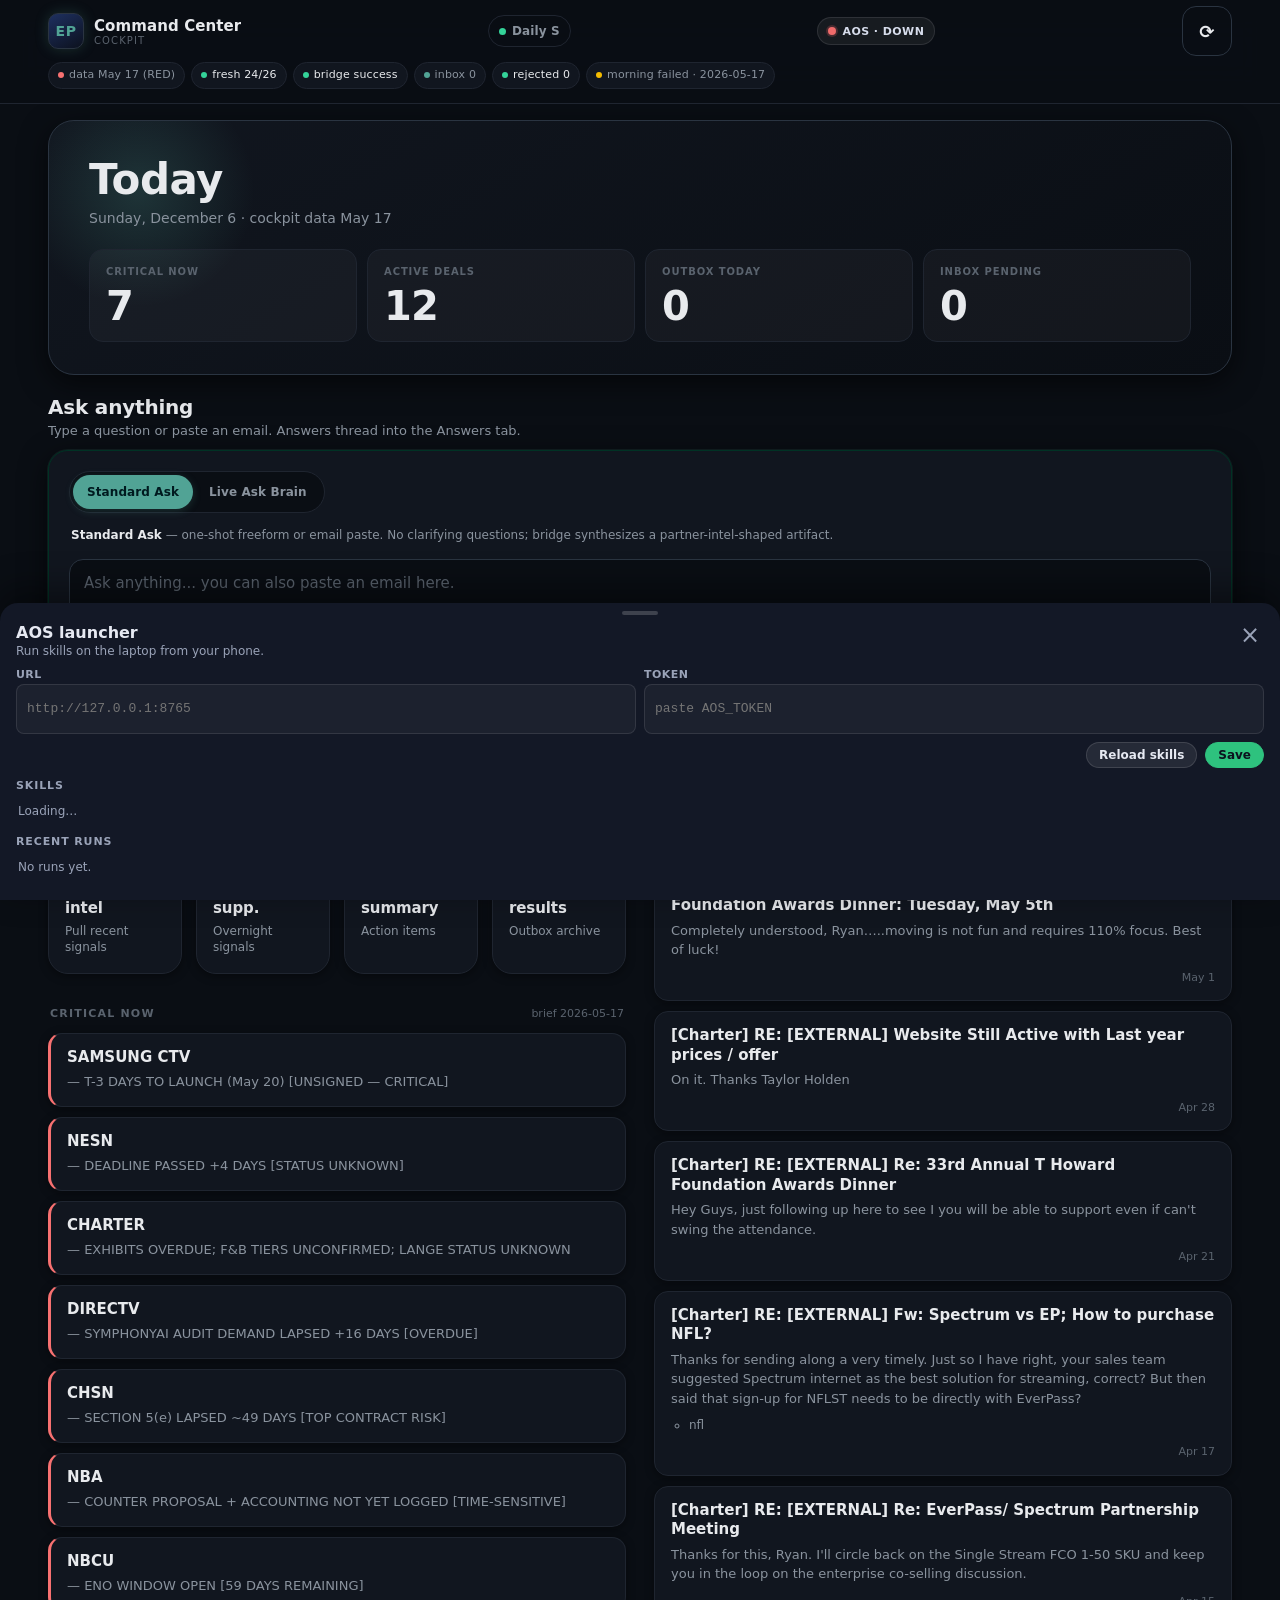
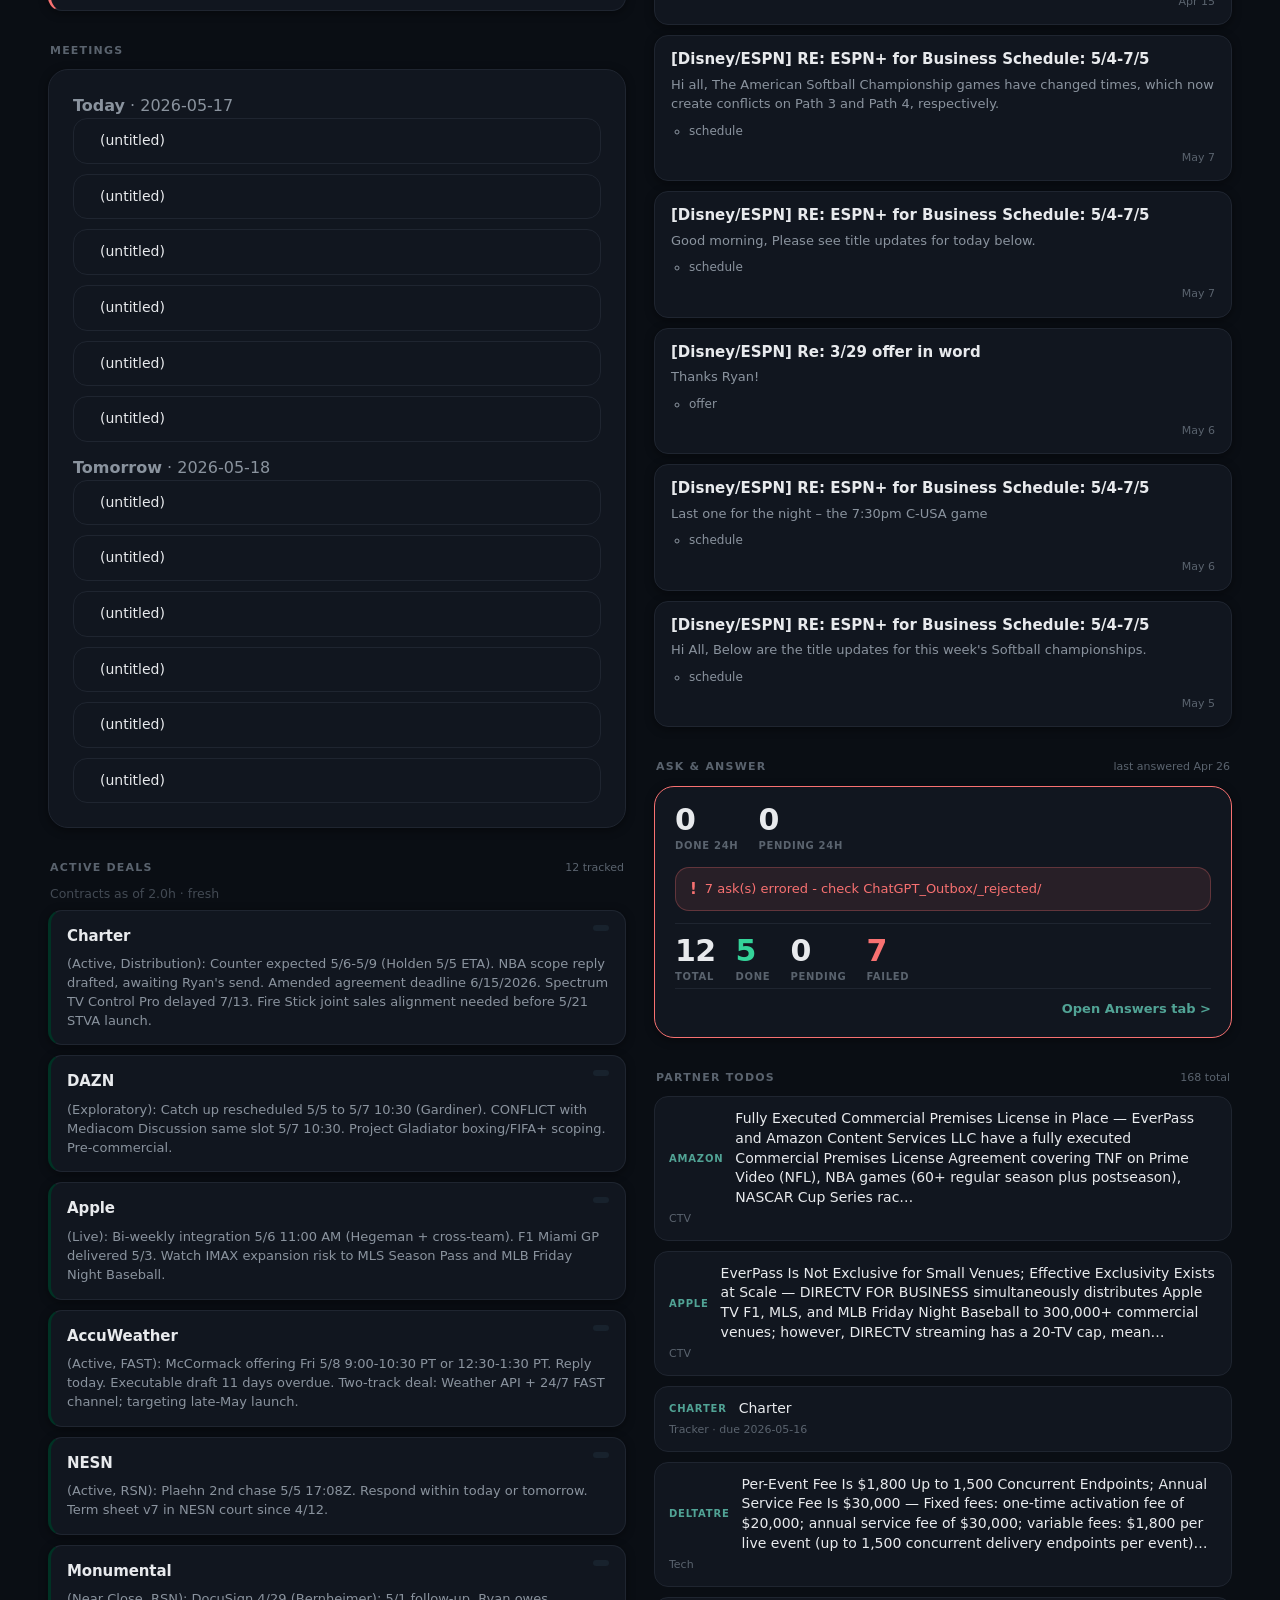
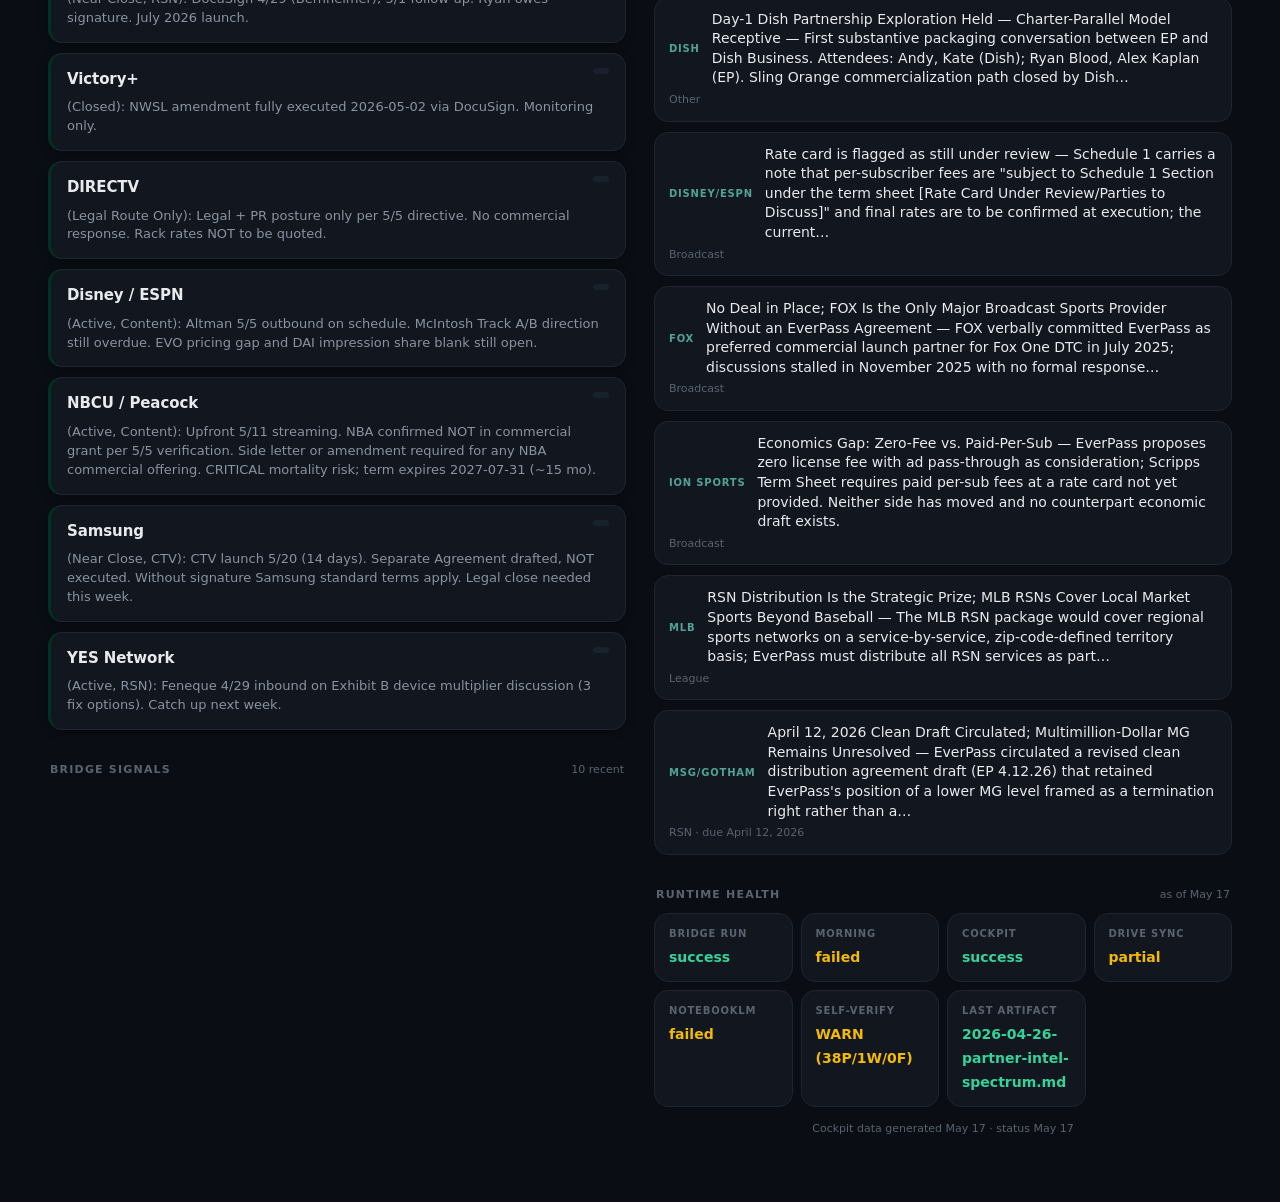
==== commit 7b1ededa: "mobile: add AOS launcher pill + token-auth sheet - New topbar pill: AOS · <skill count> · live launc" ====
--- a/mobile/index.html
+++ b/mobile/index.html
@@ -25,6 +25,7 @@
   <link rel="stylesheet" href="./styles/results.css" />
   <link rel="stylesheet" href="./styles/live.css" />
   <link rel="stylesheet" href="./styles/answers.css" />
+  <link rel="stylesheet" href="./styles/aos.css" />
 </head>
 <body>
   <a class="skip-link" href="#main">Skip to content</a>
@@ -45,6 +46,12 @@
               title="Daily S — morning clearance">
         <span class="ds-trigger-dot" id="ds-trigger-dot" data-state="unknown" aria-hidden="true"></span>
         <span class="ds-trigger-label">Daily S</span>
+      </button>
+      <button type="button" class="aos-trigger" id="aos-trigger"
+              aria-haspopup="dialog" aria-controls="aos-sheet"
+              title="AOS launcher — run skills">
+        <span class="aos-trigger-dot" id="aos-trigger-dot" data-state="unknown" aria-hidden="true"></span>
+        <span class="aos-trigger-label" id="aos-trigger-label">AOS</span>
       </button>
       <button class="btn btn-ghost btn-icon" id="refresh-btn" aria-label="Refresh data" title="Refresh">
         <span aria-hidden="true">⟳</span>
@@ -125,6 +132,43 @@
 
   <div id="toast" class="toast" role="status" aria-live="polite" hidden></div>
 
+  <!-- AOS launcher bottom sheet (2026-05-18). Rollback = remove this block + aos.js + aos.css + aos-trigger button. -->
+  <div id="aos-backdrop" class="aos-backdrop" hidden></div>
+  <aside id="aos-sheet" class="aos-sheet" role="dialog" aria-modal="false"
+         aria-labelledby="aos-sheet-title" data-open="false" hidden>
+    <div class="aos-sheet-handle" aria-hidden="true"></div>
+    <div class="aos-sheet-head">
+      <div>
+        <div class="aos-sheet-title" id="aos-sheet-title">AOS launcher</div>
+        <div class="aos-sheet-sub">Run skills on the laptop from your phone.</div>
+      </div>
+      <button type="button" class="aos-sheet-close" id="aos-sheet-close"
+              aria-label="Close launcher">&times;</button>
+    </div>
+    <div class="aos-sheet-body">
+      <div class="aos-config">
+        <label>URL
+          <input type="url" id="aos-url-input" placeholder="http://127.0.0.1:8765" inputmode="url" autocapitalize="off" autocomplete="off" spellcheck="false" />
+        </label>
+        <label>Token
+          <input type="password" id="aos-token-input" placeholder="paste AOS_TOKEN" autocomplete="off" />
+        </label>
+        <div class="aos-config-actions">
+          <button type="button" class="aos-btn" id="aos-reload">Reload skills</button>
+          <button type="button" class="aos-btn primary" id="aos-save">Save</button>
+        </div>
+      </div>
+      <div class="aos-section-title">Skills</div>
+      <div class="aos-skill-list" id="aos-skill-list">
+        <div class="aos-empty">Loading…</div>
+      </div>
+      <div class="aos-section-title">Recent runs</div>
+      <div class="aos-runs" id="aos-runs">
+        <div class="aos-empty">No runs yet.</div>
+      </div>
+    </div>
+  </aside>
+
   <script src="./scripts/data.js"></script>
   <script src="./scripts/cockpit.js"></script>
   <script src="./scripts/dispatch.js"></script>
@@ -132,6 +176,7 @@
   <script src="./scripts/results.js"></script>
   <script src="./scripts/live.js"></script>
   <script src="./scripts/daily-s.js"></script>
+  <script src="./scripts/aos.js"></script>
   <script src="./scripts/app.js"></script>
 </body>
 </html>
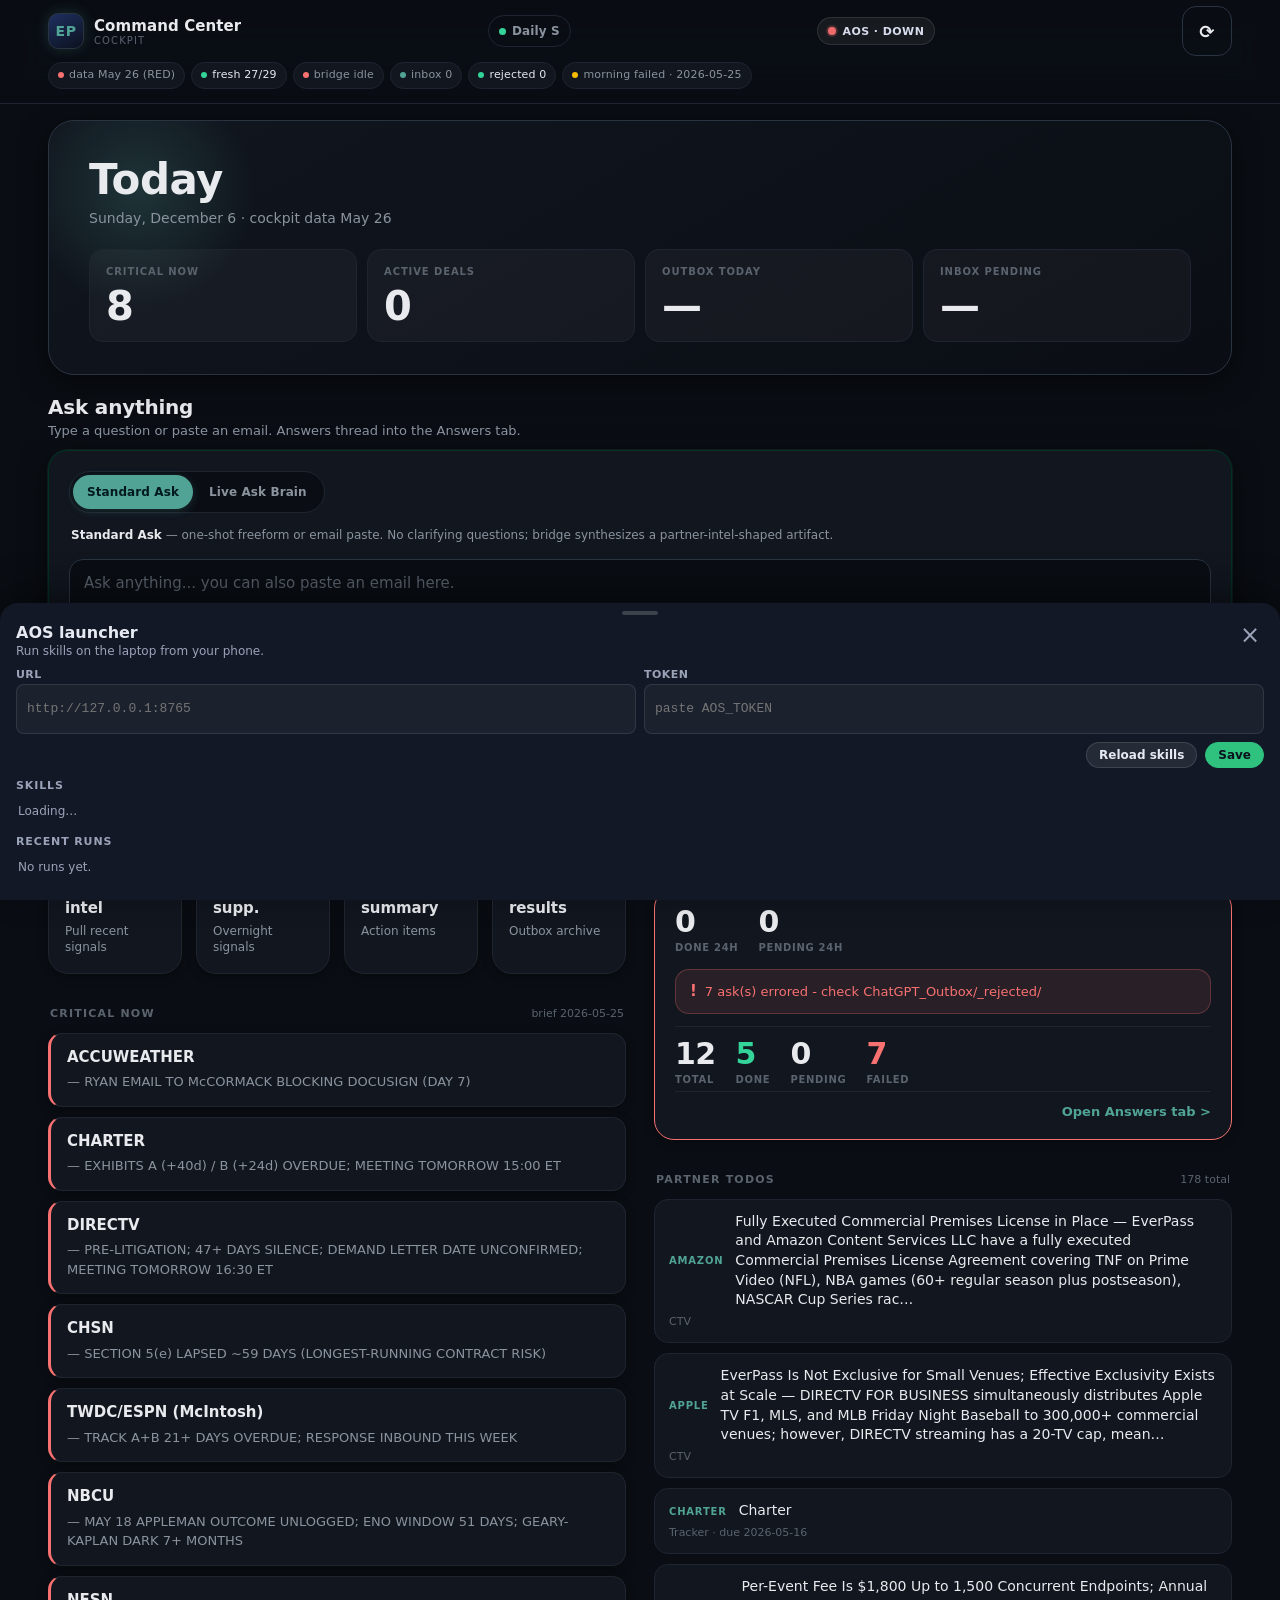
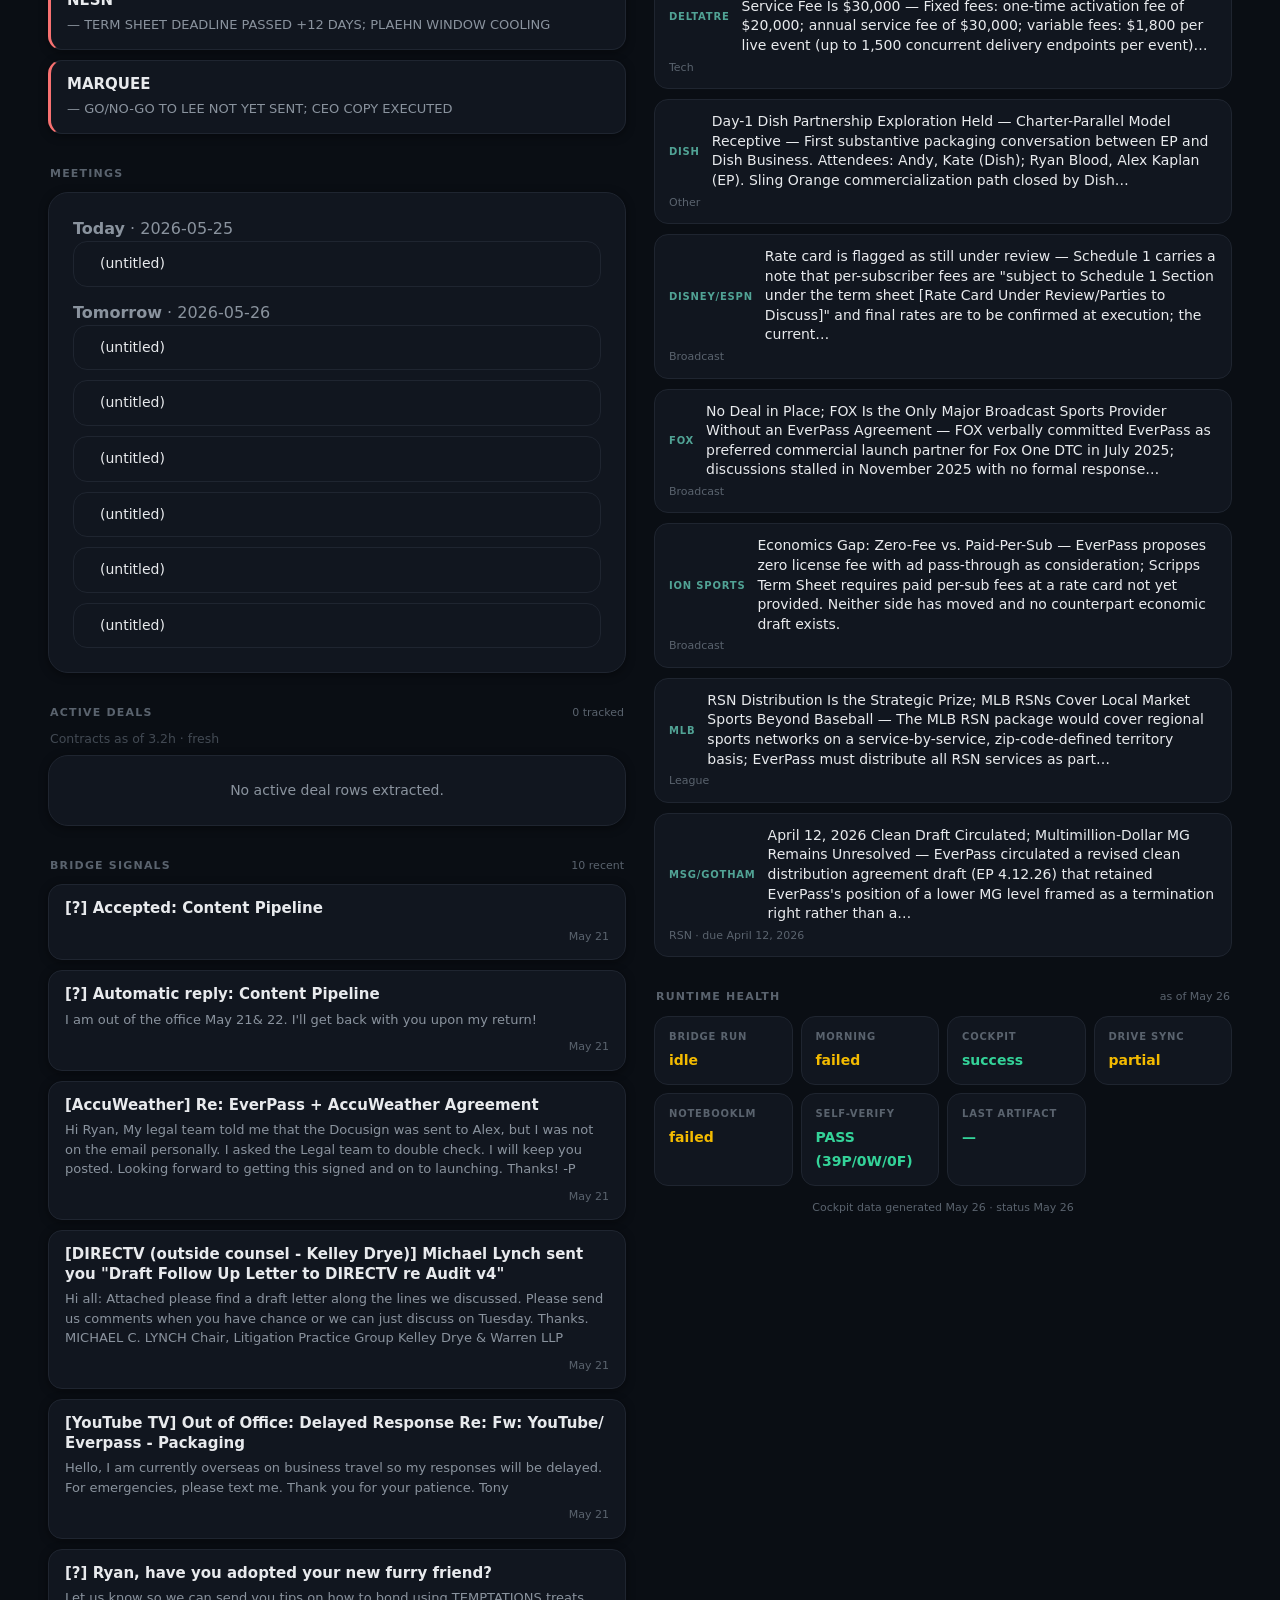
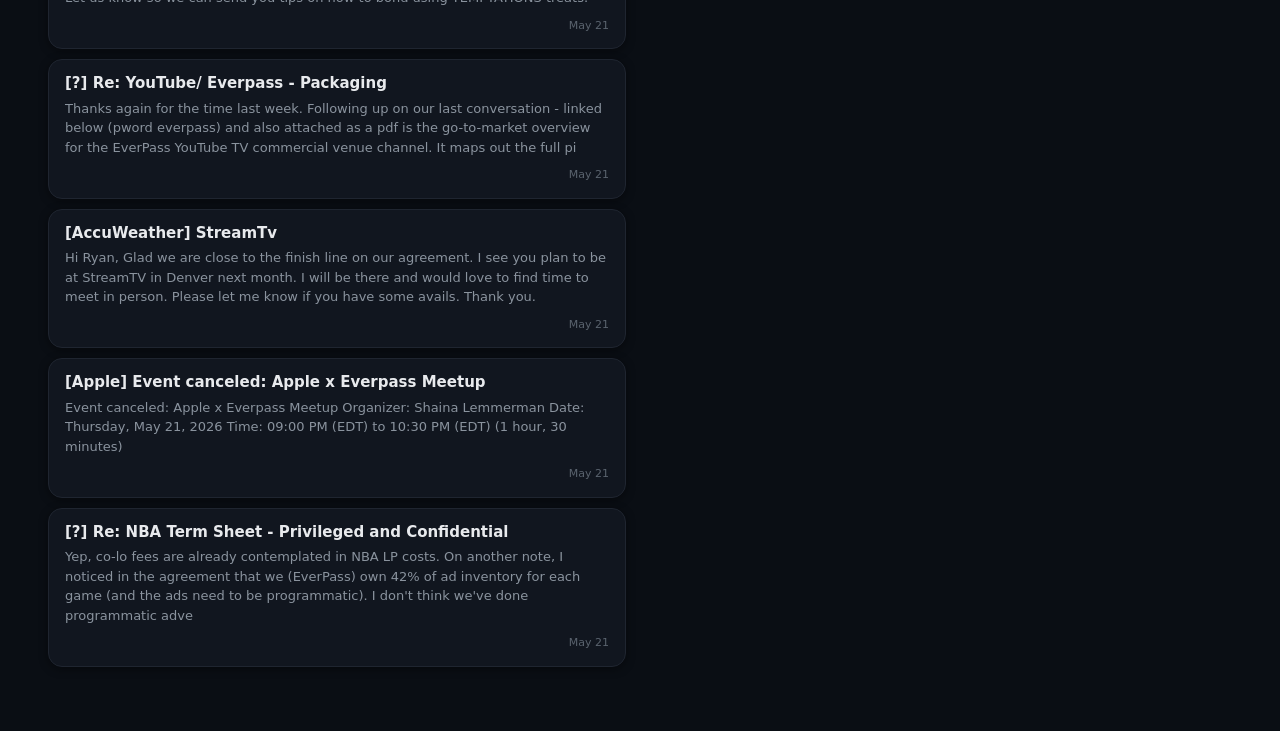
==== commit bb3b0d53: "force-refresh-2026-05-26" ====
--- a/mobile/index.html
+++ b/mobile/index.html
@@ -20,7 +20,7 @@
   <link rel="manifest" href="./manifest.webmanifest" />
 
   <link rel="stylesheet" href="./styles/core.css" />
-  <link rel="stylesheet" href="./styles/cockpit.css" />
+  <link rel="stylesheet" href="./styles/cockpit.css?v=2026-05-23-ask-fix" />
   <link rel="stylesheet" href="./styles/dispatch.css" />
   <link rel="stylesheet" href="./styles/results.css" />
   <link rel="stylesheet" href="./styles/live.css" />
@@ -170,7 +170,7 @@
   </aside>
 
   <script src="./scripts/data.js"></script>
-  <script src="./scripts/cockpit.js"></script>
+  <script src="./scripts/cockpit.js?v=2026-05-23-ask-fix"></script>
   <script src="./scripts/dispatch.js"></script>
   <script src="./scripts/answers.js"></script>
   <script src="./scripts/results.js"></script>
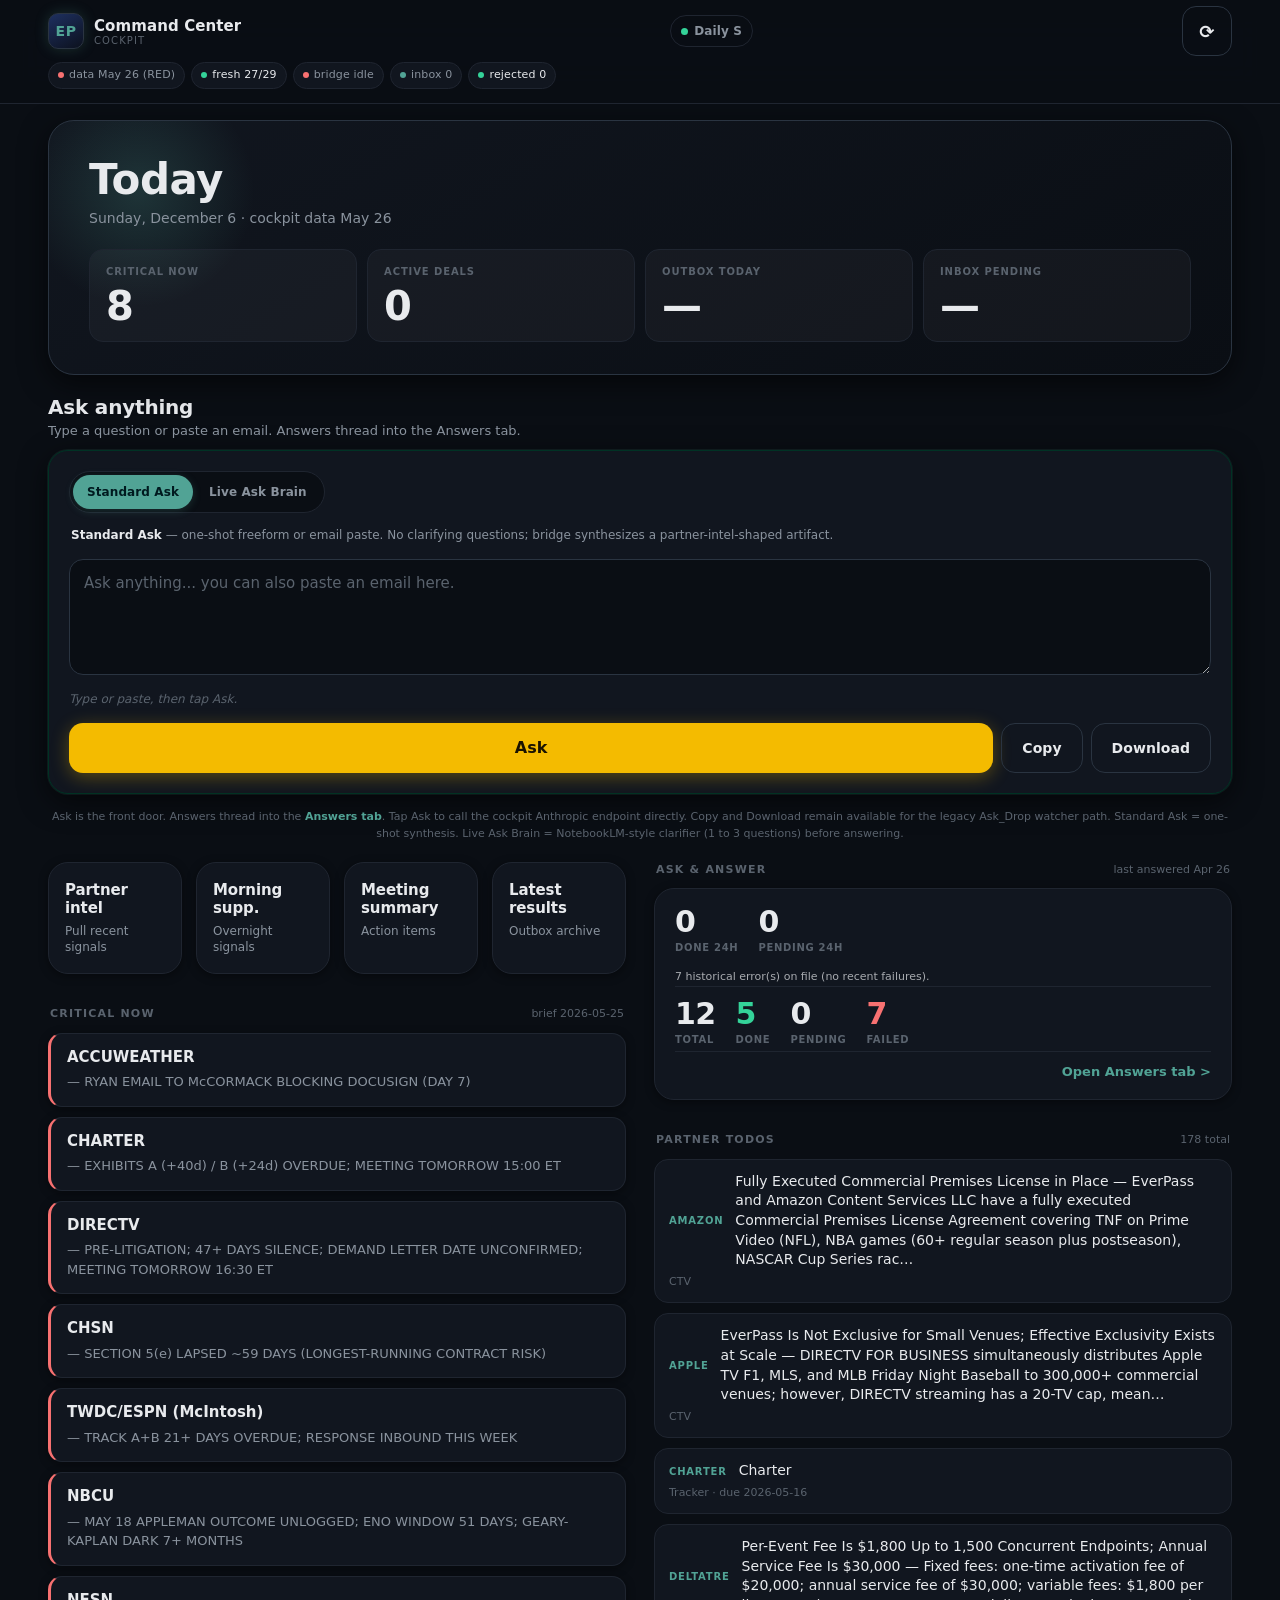
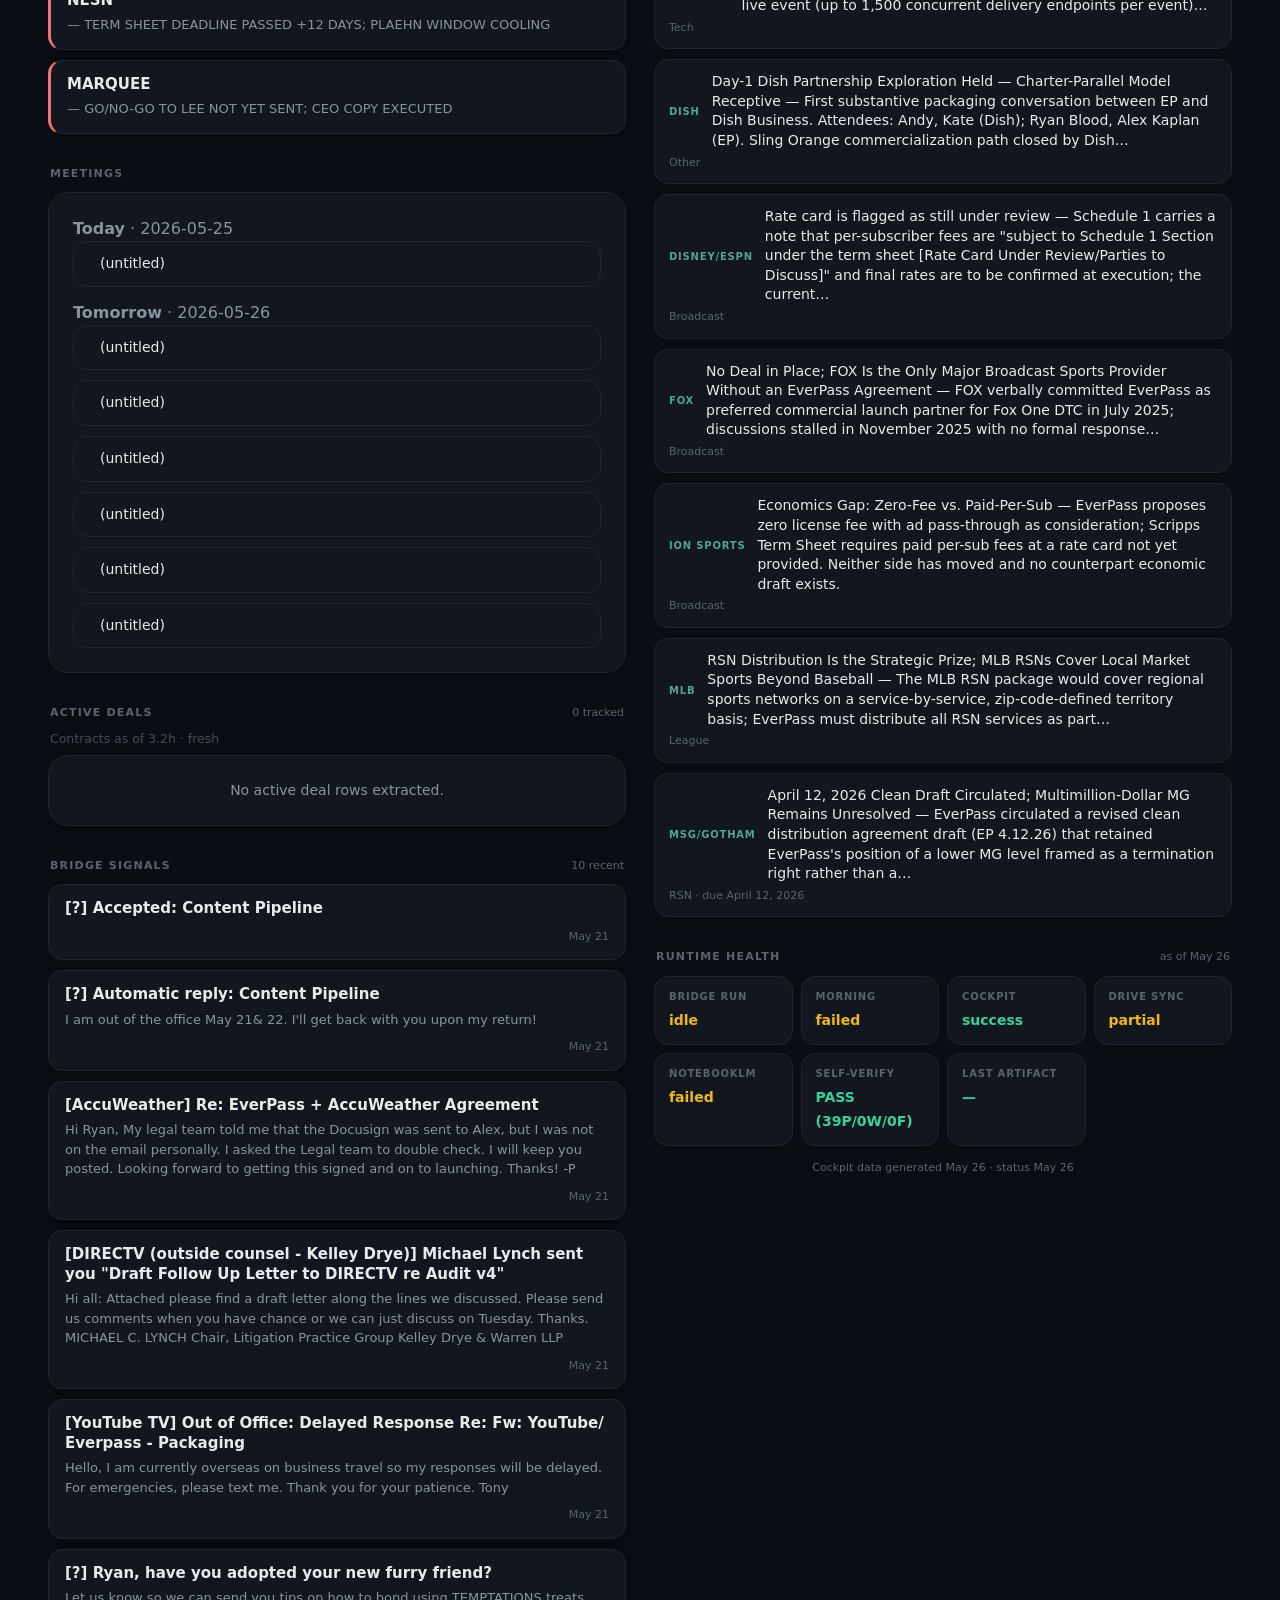
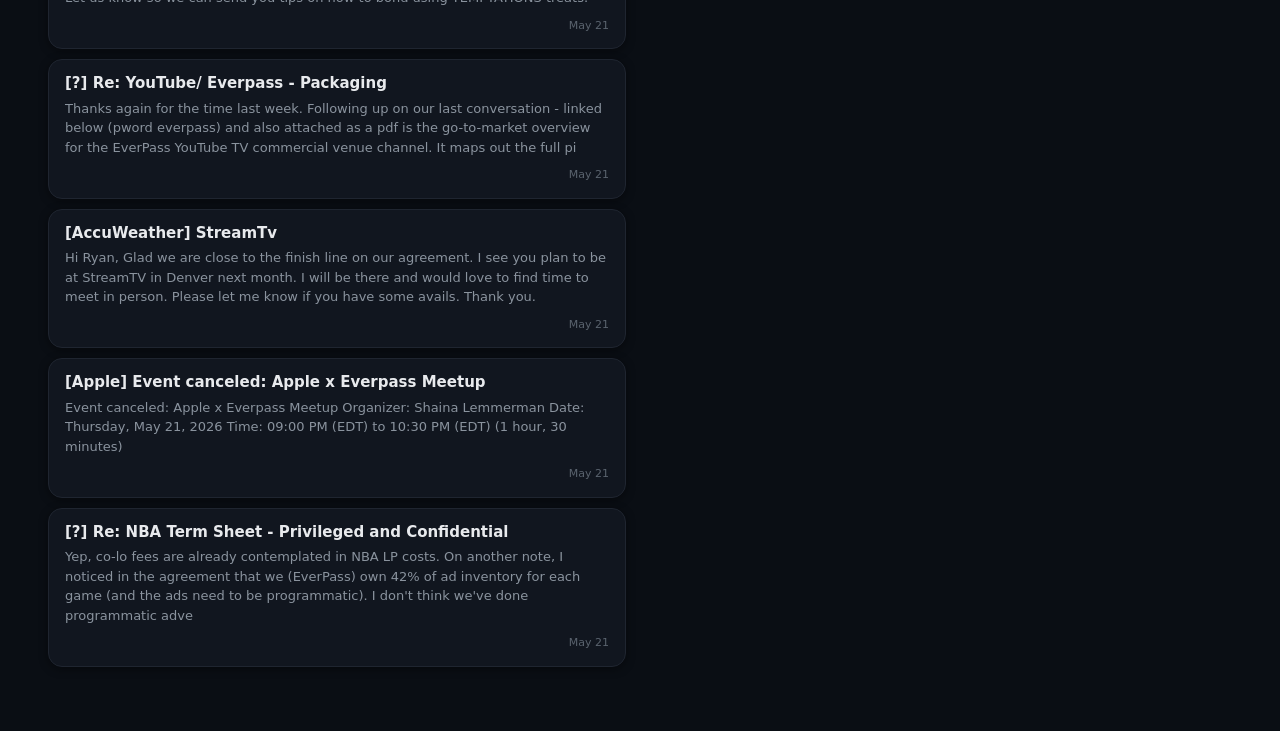
==== commit 5659227c: "fix(mobile): UX 2026-05-26 - tappable tiles, AOS opt-in, SW v2, asks banner re-gating" ====
--- a/mobile/index.html
+++ b/mobile/index.html
@@ -19,13 +19,13 @@
   <link rel="icon" type="image/png" sizes="32x32" href="./icons/favicon-32.png" />
   <link rel="manifest" href="./manifest.webmanifest" />
 
-  <link rel="stylesheet" href="./styles/core.css" />
-  <link rel="stylesheet" href="./styles/cockpit.css?v=2026-05-23-ask-fix" />
-  <link rel="stylesheet" href="./styles/dispatch.css" />
-  <link rel="stylesheet" href="./styles/results.css" />
-  <link rel="stylesheet" href="./styles/live.css" />
-  <link rel="stylesheet" href="./styles/answers.css" />
-  <link rel="stylesheet" href="./styles/aos.css" />
+  <link rel="stylesheet" href="./styles/core.css?v=2026-05-26-ux-fix" />
+  <link rel="stylesheet" href="./styles/cockpit.css?v=2026-05-26-ux-fix" />
+  <link rel="stylesheet" href="./styles/dispatch.css?v=2026-05-26-ux-fix" />
+  <link rel="stylesheet" href="./styles/results.css?v=2026-05-26-ux-fix" />
+  <link rel="stylesheet" href="./styles/live.css?v=2026-05-26-ux-fix" />
+  <link rel="stylesheet" href="./styles/answers.css?v=2026-05-26-ux-fix" />
+  <link rel="stylesheet" href="./styles/aos.css?v=2026-05-26-ux-fix" />
 </head>
 <body>
   <a class="skip-link" href="#main">Skip to content</a>
@@ -146,6 +146,7 @@
               aria-label="Close launcher">&times;</button>
     </div>
     <div class="aos-sheet-body">
+      <div class="aos-sheet-status" id="aos-sheet-status" role="status" aria-live="polite"></div>
       <div class="aos-config">
         <label>URL
           <input type="url" id="aos-url-input" placeholder="http://127.0.0.1:8765" inputmode="url" autocapitalize="off" autocomplete="off" spellcheck="false" />
@@ -160,7 +161,7 @@
       </div>
       <div class="aos-section-title">Skills</div>
       <div class="aos-skill-list" id="aos-skill-list">
-        <div class="aos-empty">Loading…</div>
+        <div class="aos-empty">No mobile skills configured. AOS runs on the laptop only.</div>
       </div>
       <div class="aos-section-title">Recent runs</div>
       <div class="aos-runs" id="aos-runs">
@@ -169,14 +170,15 @@
     </div>
   </aside>
 
-  <script src="./scripts/data.js"></script>
-  <script src="./scripts/cockpit.js?v=2026-05-23-ask-fix"></script>
-  <script src="./scripts/dispatch.js"></script>
-  <script src="./scripts/answers.js"></script>
-  <script src="./scripts/results.js"></script>
-  <script src="./scripts/live.js"></script>
-  <script src="./scripts/daily-s.js"></script>
-  <script src="./scripts/aos.js"></script>
-  <script src="./scripts/app.js"></script>
+  <script src="./scripts/data.js?v=2026-05-26-ux-fix"></script>
+  <script src="./scripts/cockpit.js?v=2026-05-26-ux-fix"></script>
+  <script src="./scripts/list-view.js?v=2026-05-26-ux-fix"></script>
+  <script src="./scripts/dispatch.js?v=2026-05-26-ux-fix"></script>
+  <script src="./scripts/answers.js?v=2026-05-26-ux-fix"></script>
+  <script src="./scripts/results.js?v=2026-05-26-ux-fix"></script>
+  <script src="./scripts/live.js?v=2026-05-26-ux-fix"></script>
+  <script src="./scripts/daily-s.js?v=2026-05-26-ux-fix"></script>
+  <script src="./scripts/aos.js?v=2026-05-26-ux-fix"></script>
+  <script src="./scripts/app.js?v=2026-05-26-ux-fix"></script>
 </body>
 </html>
--- a/mobile/styles/cockpit.css
+++ b/mobile/styles/cockpit.css
@@ -57,6 +57,55 @@
   padding: 14px 16px;
 }
 
+/* 2026-05-26 fix P2: tappable hero tiles route to list views. */
+.hero-stat-link {
+  display: block;
+  text-decoration: none;
+  color: inherit;
+  -webkit-tap-highlight-color: rgba(91,141,239,0.15);
+  transition: transform 0.08s ease, border-color 0.12s ease, background 0.12s ease;
+}
+.hero-stat-link:hover, .hero-stat-link:focus-visible {
+  border-color: rgba(91,141,239,0.55);
+  background: rgba(91,141,239,0.06);
+}
+.hero-stat-link:active { transform: scale(0.98); }
+.hero-stat-link:focus-visible { outline: 2px solid rgba(91,141,239,0.55); outline-offset: 2px; }
+
+/* List / partner / health sub-view chrome (added 2026-05-26). */
+.list-back {
+  display: inline-flex; align-items: center; gap: 6px;
+  font: 600 13px/1 system-ui, sans-serif;
+  color: var(--c-fg, #e6e9f2);
+  text-decoration: none;
+  padding: 8px 12px;
+  margin: 4px 0 12px;
+  background: rgba(255,255,255,0.04);
+  border: 1px solid var(--c-border, rgba(255,255,255,0.10));
+  border-radius: 999px;
+}
+.list-back:hover, .list-back:focus-visible {
+  background: rgba(91,141,239,0.10);
+  border-color: rgba(91,141,239,0.45);
+}
+.list-title { margin: 4px 0 10px; }
+.list-title h2 { font: 800 22px/1.2 system-ui, sans-serif; margin: 0; }
+.list-meta    { font: 500 12px/1.2 system-ui, sans-serif; color: var(--c-fg-faint, #9aa3b8); margin-top: 4px; }
+.list-stretch { margin: 6px 0 14px; }
+
+/* Tappable nested rows (partner todos, deals in list). */
+.todo-item-link, .deal-item-link, .health-item-link {
+  cursor: pointer;
+  -webkit-tap-highlight-color: rgba(91,141,239,0.15);
+}
+.todo-item-link:hover, .todo-item-link:focus-visible,
+.deal-item-link:hover, .deal-item-link:focus-visible,
+.health-item-link:hover, .health-item-link:focus-visible {
+  outline: 2px solid rgba(91,141,239,0.45);
+  outline-offset: 1px;
+}
+.health-item-link { text-decoration: none; color: inherit; display: block; }
+
 .hero-stat .label {
   display: block;
   font-size: 10px;
@@ -235,6 +284,65 @@
 }
 
 .ask-composer-btn { min-height: var(--tap); font-size: 14px; }
+
+/* 2026-05-23 ASK-FIX: inline answer panel */
+.ask-composer-answer {
+  margin-top: 12px;
+  padding: 14px 14px 12px;
+  border-radius: 10px;
+  background: var(--c-bg-soft, #0f1116);
+  border: 1px solid var(--c-border, #2a2d35);
+  color: var(--c-fg, #e6e7ea);
+  font-size: 14px;
+  line-height: 1.5;
+}
+.ask-composer-answer[data-kind="pending"] { border-style: dashed; opacity: 0.95; }
+.ask-composer-answer[data-kind="error"] { border-color: var(--c-danger, #c0392b); }
+.ask-composer-answer[data-kind="answer"] { border-color: var(--c-accent, #4a8af4); }
+
+.ask-answer-head {
+  display: flex; align-items: center; justify-content: space-between;
+  margin-bottom: 8px;
+}
+.ask-answer-head-label {
+  font-size: 11px; text-transform: uppercase; letter-spacing: 0.08em;
+  color: var(--c-fg-muted, #9aa0aa);
+}
+.ask-answer-spinner {
+  font-size: 13px; color: var(--c-fg-muted, #9aa0aa); font-style: italic;
+}
+.ask-answer-body { display: flex; flex-direction: column; gap: 6px; }
+.ask-answer-body .ask-answer-h {
+  margin: 6px 0 2px;
+  font-size: 13px; font-weight: 700; letter-spacing: 0.02em;
+  color: var(--c-fg, #e6e7ea);
+}
+.ask-answer-body .ask-answer-p { margin: 0; }
+.ask-answer-body .ask-answer-ul { margin: 4px 0 4px 18px; padding: 0; }
+.ask-answer-body .ask-answer-ul li { margin-bottom: 2px; }
+.ask-answer-body code {
+  font-family: ui-monospace, Menlo, Consolas, monospace;
+  font-size: 12.5px;
+  background: var(--c-bg, #1a1c22);
+  padding: 1px 4px; border-radius: 4px;
+}
+.ask-answer-body .ask-answer-pre {
+  margin: 4px 0; padding: 8px 10px;
+  background: var(--c-bg, #1a1c22);
+  border-radius: 6px;
+  font-family: ui-monospace, Menlo, Consolas, monospace;
+  font-size: 12.5px; white-space: pre-wrap; word-break: break-word;
+}
+.ask-answer-foot {
+  display: flex; align-items: center; gap: 8px; flex-wrap: wrap;
+  margin-top: 10px; padding-top: 8px;
+  border-top: 1px solid var(--c-border, #2a2d35);
+}
+.ask-answer-foot-meta {
+  font-size: 11px; color: var(--c-fg-muted, #9aa0aa); margin-right: auto;
+}
+.ask-answer-foot-btn { font-size: 12px; padding: 6px 10px; }
+.ask-answer-hint { color: var(--c-fg-muted, #9aa0aa); font-size: 12.5px; }
 
 .ask-composer-foot {
   margin-top: 8px;
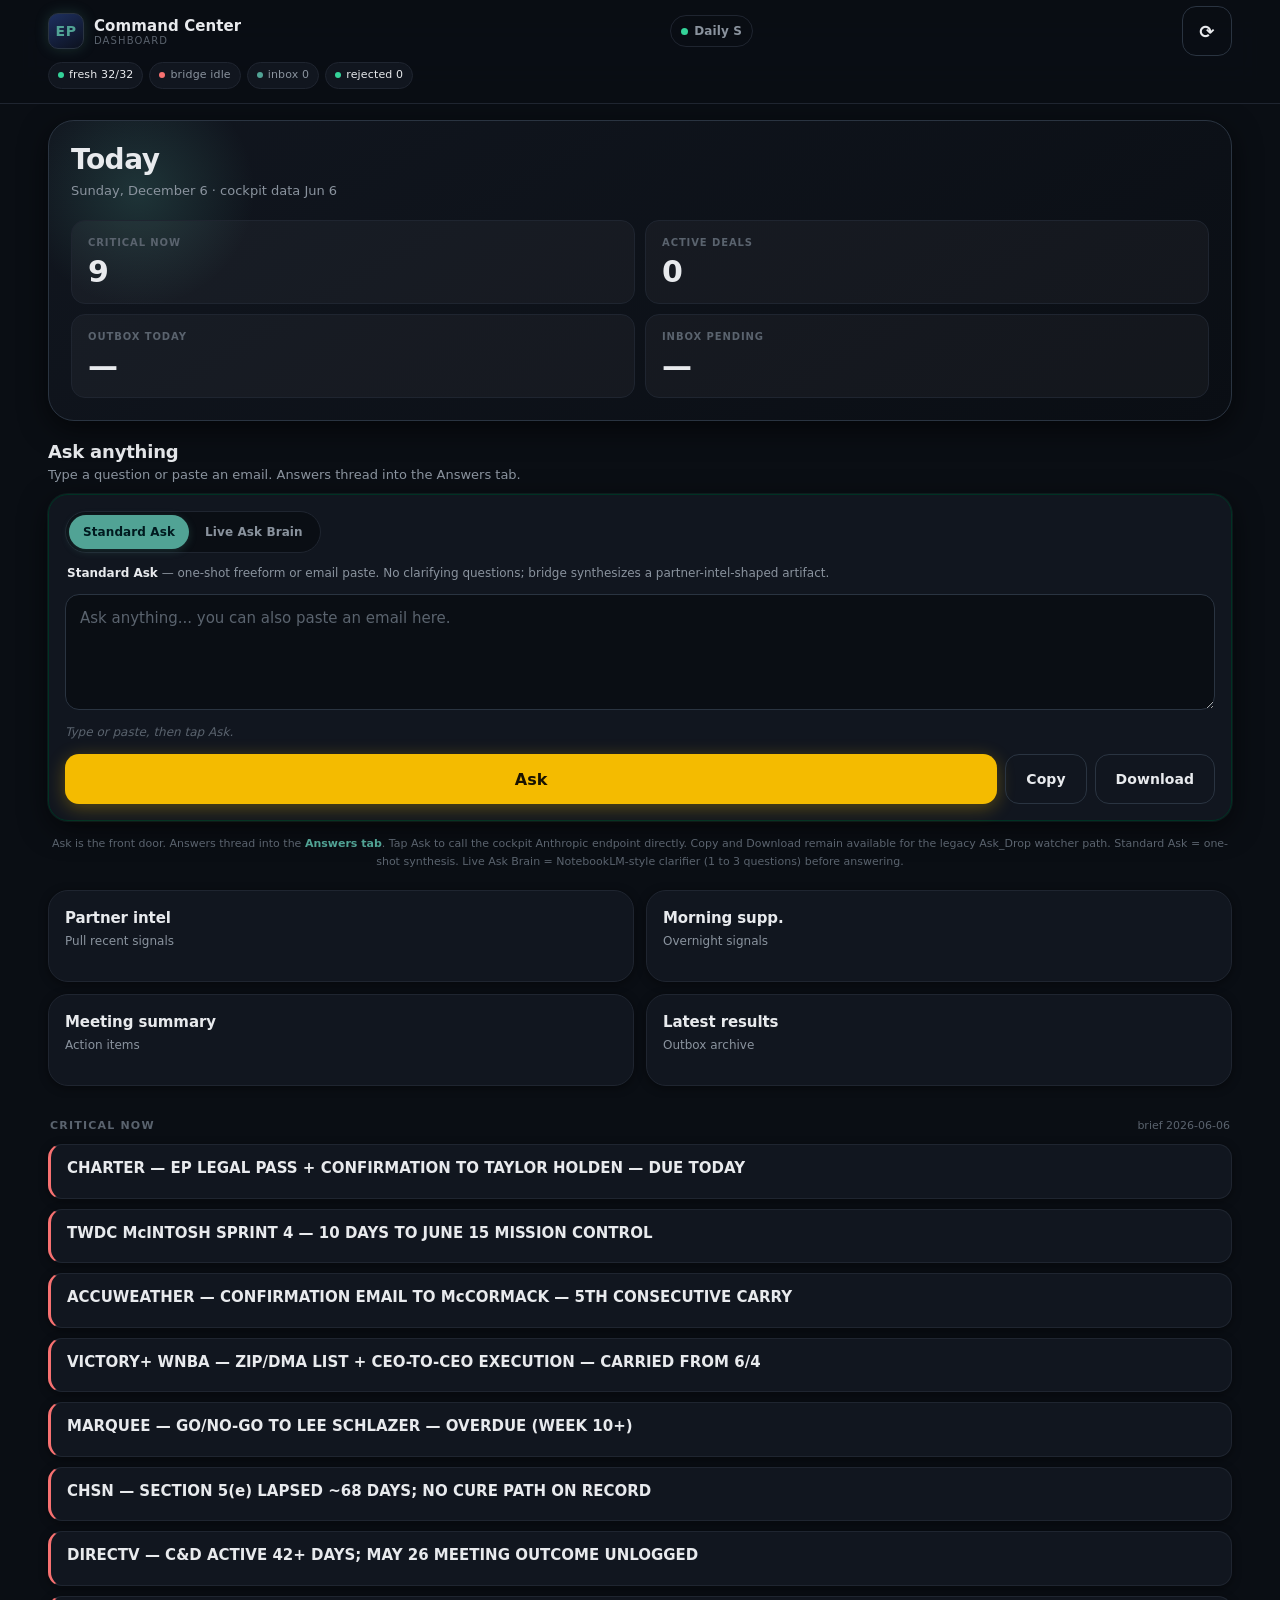
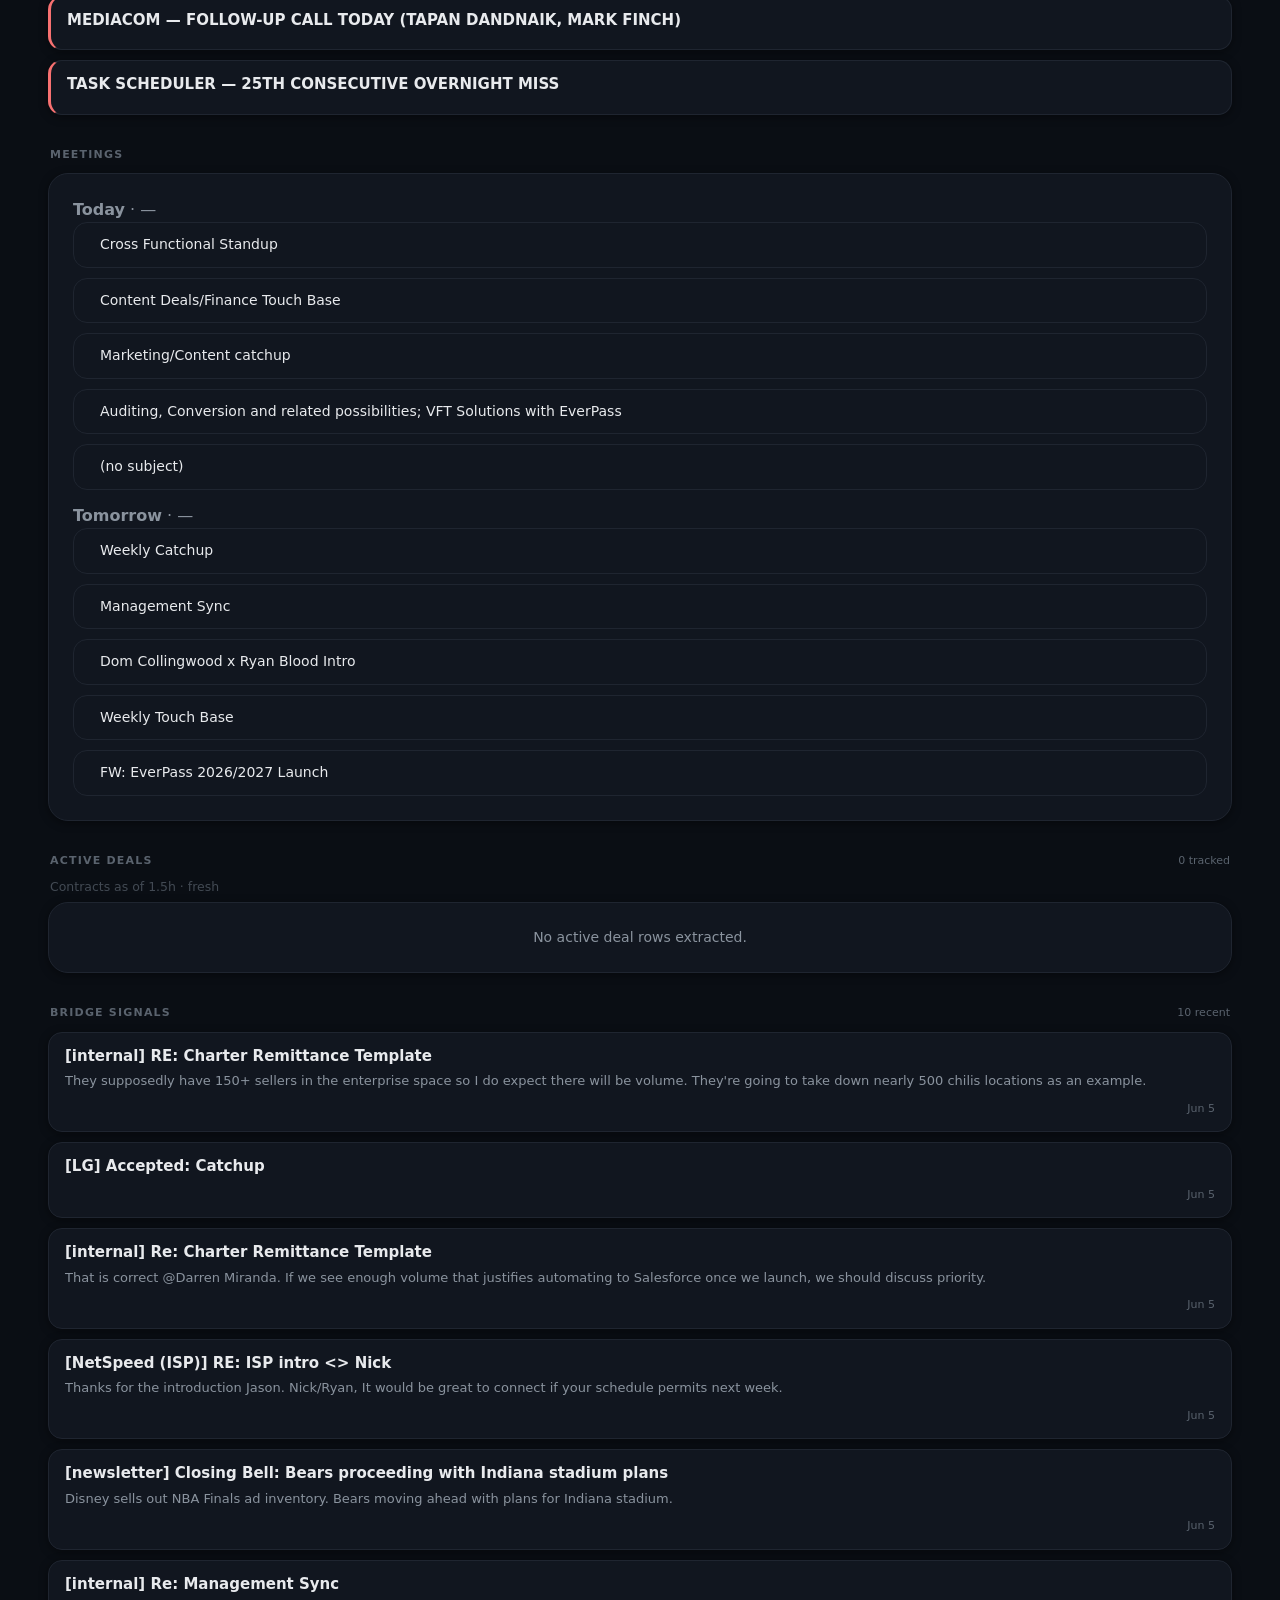
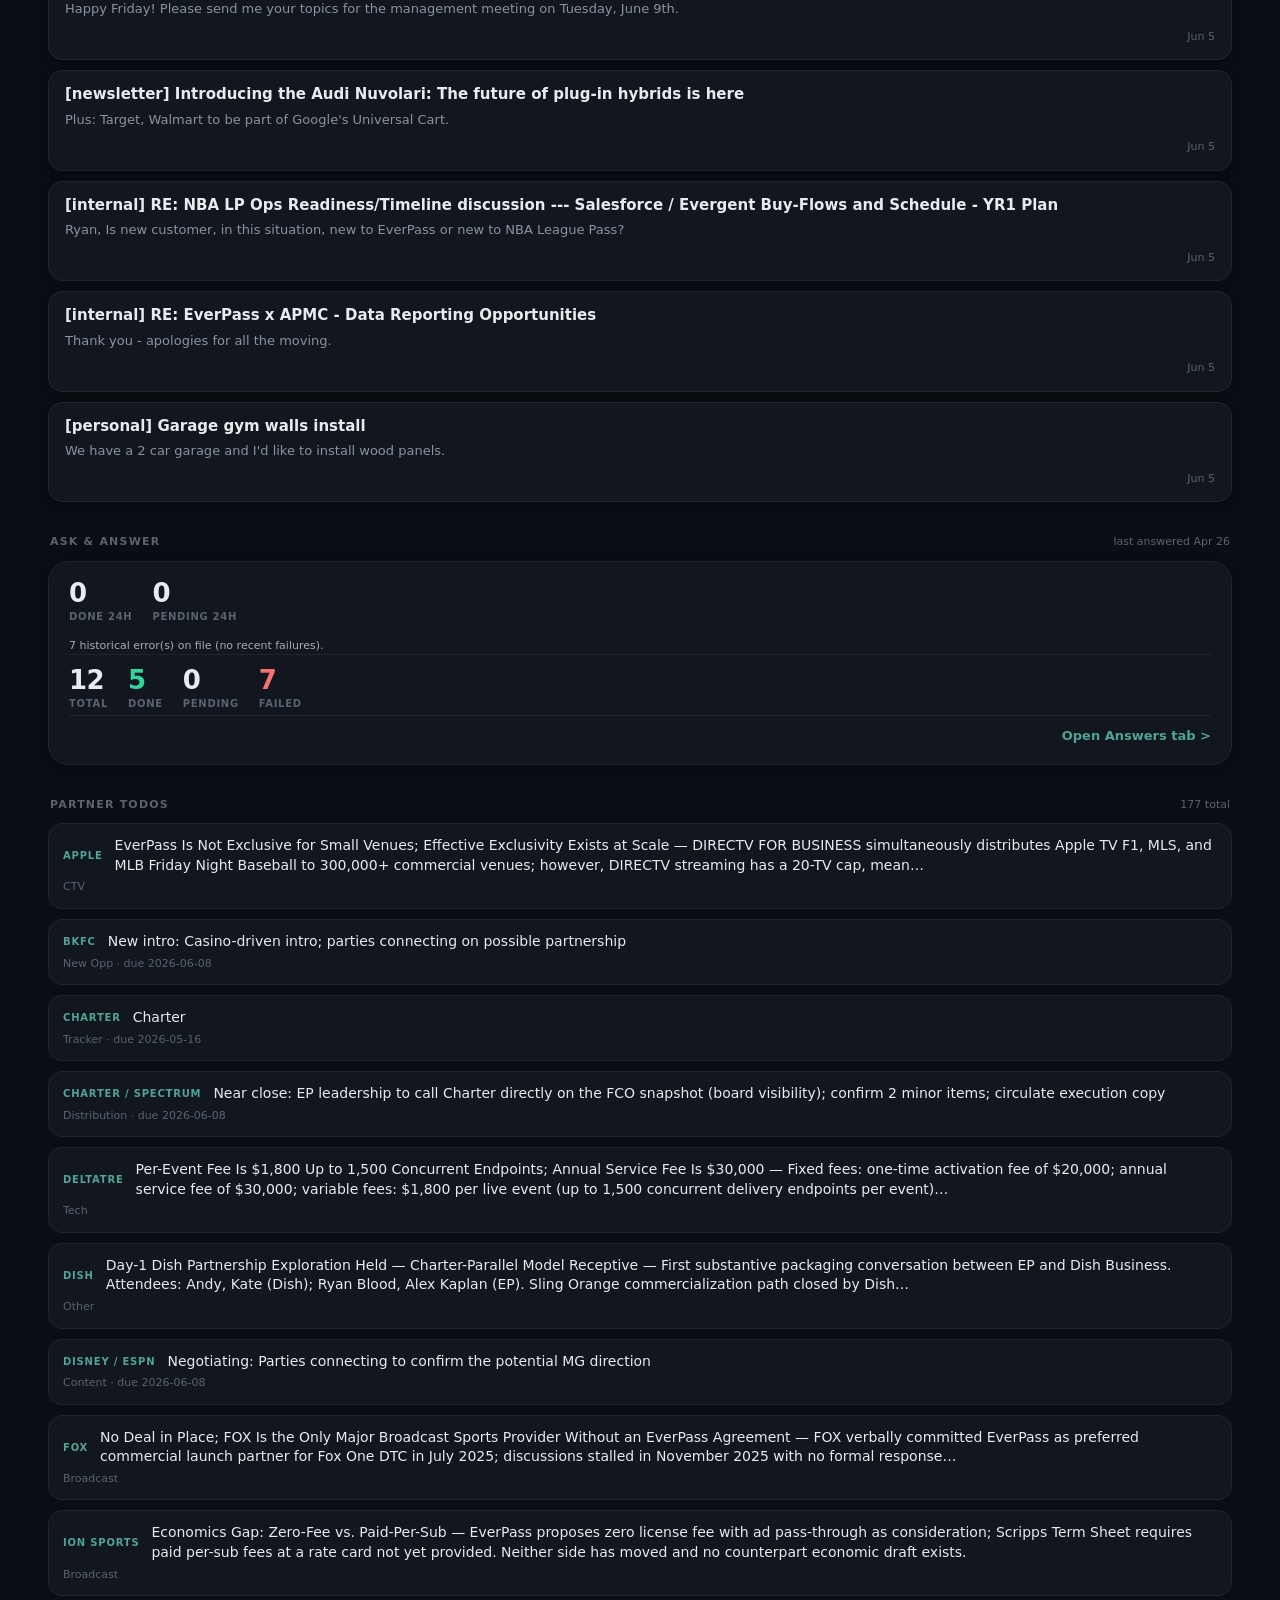
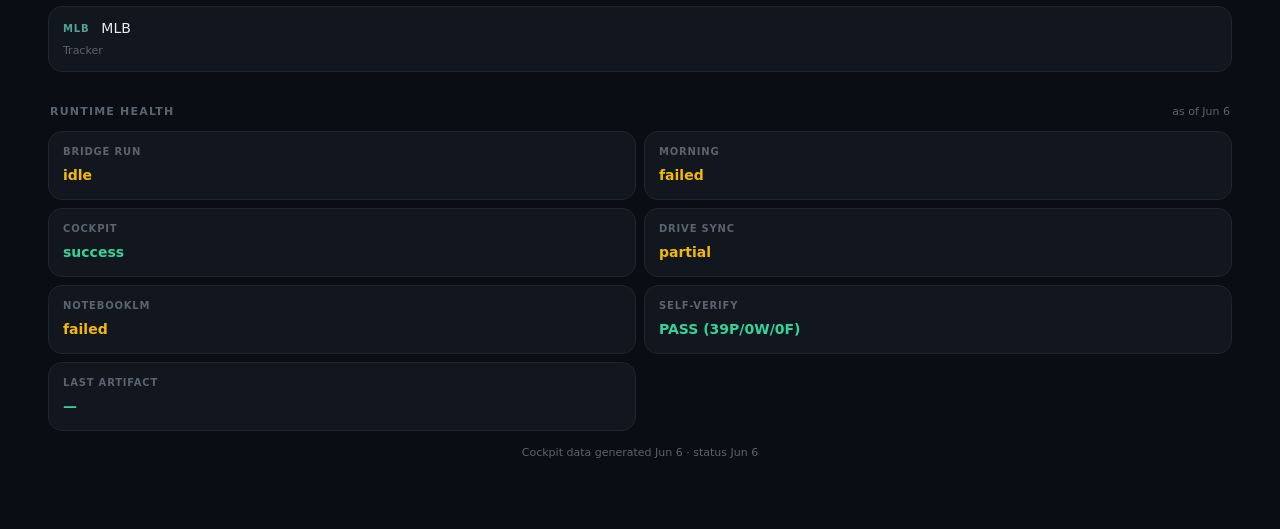
==== commit 53485af4: "fix(mobile): rename retired Cockpit tab to Dashboard + bust stale shell cache Cockpit was retired; t" ====
--- a/mobile/index.html
+++ b/mobile/index.html
@@ -4,7 +4,7 @@
   <meta charset="utf-8" />
   <title>EverPass Command Center</title>
   <meta name="viewport" content="width=device-width, initial-scale=1, viewport-fit=cover, maximum-scale=5" />
-  <meta name="description" content="EverPass Mobile Command Center — cockpit, dispatch, and results from your phone." />
+  <meta name="description" content="EverPass Mobile Command Center — dashboard, dispatch, and results from your phone." />
   <meta name="robots" content="noindex, nofollow" />
   <meta name="theme-color" media="(prefers-color-scheme: dark)"  content="#0c111e" />
   <meta name="theme-color" media="(prefers-color-scheme: light)" content="#f4f6fc" />
@@ -19,13 +19,13 @@
   <link rel="icon" type="image/png" sizes="32x32" href="./icons/favicon-32.png" />
   <link rel="manifest" href="./manifest.webmanifest" />
 
-  <link rel="stylesheet" href="./styles/core.css?v=2026-05-26-ux-fix" />
-  <link rel="stylesheet" href="./styles/cockpit.css?v=2026-05-26-ux-fix" />
-  <link rel="stylesheet" href="./styles/dispatch.css?v=2026-05-26-ux-fix" />
-  <link rel="stylesheet" href="./styles/results.css?v=2026-05-26-ux-fix" />
-  <link rel="stylesheet" href="./styles/live.css?v=2026-05-26-ux-fix" />
-  <link rel="stylesheet" href="./styles/answers.css?v=2026-05-26-ux-fix" />
-  <link rel="stylesheet" href="./styles/aos.css?v=2026-05-26-ux-fix" />
+  <link rel="stylesheet" href="./styles/core.css?v=2026-06-13-dashboard" />
+  <link rel="stylesheet" href="./styles/cockpit.css?v=2026-06-13-dashboard" />
+  <link rel="stylesheet" href="./styles/dispatch.css?v=2026-06-13-dashboard" />
+  <link rel="stylesheet" href="./styles/results.css?v=2026-06-13-dashboard" />
+  <link rel="stylesheet" href="./styles/live.css?v=2026-06-13-dashboard" />
+  <link rel="stylesheet" href="./styles/answers.css?v=2026-06-13-dashboard" />
+  <link rel="stylesheet" href="./styles/aos.css?v=2026-06-13-dashboard" />
 </head>
 <body>
   <a class="skip-link" href="#main">Skip to content</a>
@@ -47,12 +47,7 @@
         <span class="ds-trigger-dot" id="ds-trigger-dot" data-state="unknown" aria-hidden="true"></span>
         <span class="ds-trigger-label">Daily S</span>
       </button>
-      <button type="button" class="aos-trigger" id="aos-trigger"
-              aria-haspopup="dialog" aria-controls="aos-sheet"
-              title="AOS launcher — run skills">
-        <span class="aos-trigger-dot" id="aos-trigger-dot" data-state="unknown" aria-hidden="true"></span>
-        <span class="aos-trigger-label" id="aos-trigger-label">AOS</span>
-      </button>
+      <!-- aos-trigger removed -->
       <button class="btn btn-ghost btn-icon" id="refresh-btn" aria-label="Refresh data" title="Refresh">
         <span aria-hidden="true">⟳</span>
       </button>
@@ -69,7 +64,7 @@
     <div class="ds-sheet-head">
       <div class="ds-sheet-head-text">
         <div class="ds-sheet-title" id="ds-sheet-title">Daily S</div>
-        <div class="ds-sheet-sub">Morning clearance for Live Ask, Deal Brain, and cockpit health</div>
+        <div class="ds-sheet-sub">Morning clearance for Live Ask, Deal Brain, and dashboard health</div>
       </div>
       <button type="button" class="ds-sheet-close" id="ds-sheet-close"
               aria-label="Close Daily S">&times;</button>
@@ -100,7 +95,7 @@
   </aside>
 
   <main id="main" class="main" role="main">
-    <section id="view-cockpit" class="view" data-view="cockpit" hidden></section>
+    <section id="view-dashboard" class="view" data-view="dashboard" hidden></section>
     <section id="view-dispatch" class="view" data-view="dispatch" hidden></section>
     <section id="view-answers" class="view" data-view="answers" hidden></section>
     <section id="view-results" class="view" data-view="results" hidden></section>
@@ -108,9 +103,9 @@
   </main>
 
   <nav class="tabbar" role="navigation" aria-label="Primary">
-    <a class="tab" href="#/cockpit" data-tab="cockpit">
+    <a class="tab" href="#/dashboard" data-tab="dashboard">
       <span class="tab-icon" aria-hidden="true">◎</span>
-      <span class="tab-label">Cockpit</span>
+      <span class="tab-label">Dashboard</span>
     </a>
     <a class="tab" href="#/dispatch" data-tab="dispatch">
       <span class="tab-icon" aria-hidden="true">↑</span>
@@ -132,53 +127,17 @@
 
   <div id="toast" class="toast" role="status" aria-live="polite" hidden></div>
 
-  <!-- AOS launcher bottom sheet (2026-05-18). Rollback = remove this block + aos.js + aos.css + aos-trigger button. -->
-  <div id="aos-backdrop" class="aos-backdrop" hidden></div>
-  <aside id="aos-sheet" class="aos-sheet" role="dialog" aria-modal="false"
-         aria-labelledby="aos-sheet-title" data-open="false" hidden>
-    <div class="aos-sheet-handle" aria-hidden="true"></div>
-    <div class="aos-sheet-head">
-      <div>
-        <div class="aos-sheet-title" id="aos-sheet-title">AOS launcher</div>
-        <div class="aos-sheet-sub">Run skills on the laptop from your phone.</div>
-      </div>
-      <button type="button" class="aos-sheet-close" id="aos-sheet-close"
-              aria-label="Close launcher">&times;</button>
-    </div>
-    <div class="aos-sheet-body">
-      <div class="aos-sheet-status" id="aos-sheet-status" role="status" aria-live="polite"></div>
-      <div class="aos-config">
-        <label>URL
-          <input type="url" id="aos-url-input" placeholder="http://127.0.0.1:8765" inputmode="url" autocapitalize="off" autocomplete="off" spellcheck="false" />
-        </label>
-        <label>Token
-          <input type="password" id="aos-token-input" placeholder="paste AOS_TOKEN" autocomplete="off" />
-        </label>
-        <div class="aos-config-actions">
-          <button type="button" class="aos-btn" id="aos-reload">Reload skills</button>
-          <button type="button" class="aos-btn primary" id="aos-save">Save</button>
-        </div>
-      </div>
-      <div class="aos-section-title">Skills</div>
-      <div class="aos-skill-list" id="aos-skill-list">
-        <div class="aos-empty">No mobile skills configured. AOS runs on the laptop only.</div>
-      </div>
-      <div class="aos-section-title">Recent runs</div>
-      <div class="aos-runs" id="aos-runs">
-        <div class="aos-empty">No runs yet.</div>
-      </div>
-    </div>
-  </aside>
+  <!-- AOS panel removed 2026-05-26 per Ryan -->
 
-  <script src="./scripts/data.js?v=2026-05-26-ux-fix"></script>
-  <script src="./scripts/cockpit.js?v=2026-05-26-ux-fix"></script>
-  <script src="./scripts/list-view.js?v=2026-05-26-ux-fix"></script>
-  <script src="./scripts/dispatch.js?v=2026-05-26-ux-fix"></script>
-  <script src="./scripts/answers.js?v=2026-05-26-ux-fix"></script>
-  <script src="./scripts/results.js?v=2026-05-26-ux-fix"></script>
-  <script src="./scripts/live.js?v=2026-05-26-ux-fix"></script>
-  <script src="./scripts/daily-s.js?v=2026-05-26-ux-fix"></script>
-  <script src="./scripts/aos.js?v=2026-05-26-ux-fix"></script>
-  <script src="./scripts/app.js?v=2026-05-26-ux-fix"></script>
+  <script src="./scripts/data.js?v=2026-06-13-dashboard"></script>
+  <script src="./scripts/cockpit.js?v=2026-06-13-dashboard"></script>
+  <script src="./scripts/list-view.js?v=2026-06-13-dashboard"></script>
+  <script src="./scripts/dispatch.js?v=2026-06-13-dashboard"></script>
+  <script src="./scripts/answers.js?v=2026-06-13-dashboard"></script>
+  <script src="./scripts/results.js?v=2026-06-13-dashboard"></script>
+  <script src="./scripts/live.js?v=2026-06-13-dashboard"></script>
+  <script src="./scripts/daily-s.js?v=2026-06-13-dashboard"></script>
+  <script src="./scripts/aos.js?v=2026-06-13-dashboard"></script>
+  <script src="./scripts/app.js?v=2026-06-13-dashboard"></script>
 </body>
 </html>
--- a/mobile/styles/cockpit.css
+++ b/mobile/styles/cockpit.css
@@ -106,6 +106,26 @@
 }
 .health-item-link { text-decoration: none; color: inherit; display: block; }
 
+/* 2026-05-26 P3: freshness drill-down list. One row per tracked artifact,
+   stale/warn floated to the top by render-time sort. */
+.fresh-list { list-style: none; margin: 6px 0 14px; padding: 0; display: flex; flex-direction: column; gap: 8px; }
+.fresh-item {
+  background: var(--c-bg-elev);
+  border: 1px solid var(--c-border);
+  border-radius: var(--r-md);
+  padding: 10px 12px;
+  display: grid;
+  grid-template-columns: auto 1fr;
+  grid-column-gap: 10px;
+  grid-row-gap: 3px;
+  align-items: center;
+}
+.fresh-item .chip { grid-row: 1 / span 2; align-self: start; }
+.fresh-item .fresh-key { font-weight: 700; font-size: 13px; }
+.fresh-item .fresh-meta, .fresh-item .fresh-notes {
+  font-size: 11px; color: var(--c-fg-faint); grid-column: 2;
+}
+
 .hero-stat .label {
   display: block;
   font-size: 10px;
@@ -799,116 +819,69 @@
   display: flex;
   flex-direction: column;
   gap: 8px;
-  counter-reset: dscl;
+  font-size: 12px;
+  color: var(--c-fg-mute);
+  line-height: 1.45;
 }
 .ds-checklist li {
-  position: relative;
-  padding: 2px 0 2px 28px;
+  display: list-item;
+  list-style-position: inside;
+  list-style-type: decimal;
+}
+
+.ds-sheet-foot {
+  display: flex;
+  gap: 10px;
+  padding: 12px 0 0;
+  margin-top: 8px;
+  border-top: 1px solid var(--c-border);
+}
+.ds-foot-action {
+  flex: 1;
+  padding: 10px 12px;
+  background: var(--c-bg-elev);
+  border: 1px solid var(--c-border);
+  border-radius: var(--r-md);
+  color: var(--c-fg);
   font-size: 13px;
-  color: var(--c-fg);
-  line-height: 1.5;
-  counter-increment: dscl;
-}
-.ds-checklist li::before {
-  content: counter(dscl);
-  position: absolute;
-  left: 0;
-  top: 2px;
-  width: 20px;
-  height: 20px;
-  border-radius: 50%;
-  background: var(--c-bg-elev-2);
-  color: var(--c-fg-mute);
-  font-size: 10px;
-  font-weight: 700;
+  text-align: center;
+  cursor: pointer;
+  text-decoration: none;
+  min-height: var(--tap);
   display: inline-flex;
   align-items: center;
   justify-content: center;
 }
-
-.ds-sheet-foot {
-  display: flex;
+.ds-foot-action:hover, .ds-foot-action:focus-visible {
+  border-color: var(--c-accent);
+  outline: none;
+}
+
+/* 2026-05-26 P3: freshness drill-down list. One row per tracked artifact,
+   stale/warn rows floated to the top by render-time sort. */
+.fresh-list {
+  list-style: none;
+  margin: 6px 0 14px;
+  padding: 0;
+  display: flex;
+  flex-direction: column;
   gap: 8px;
-  flex-wrap: wrap;
-  margin-top: 16px;
-  padding-top: 14px;
-  border-top: 1px solid var(--c-border);
-}
-.ds-foot-action {
-  appearance: none;
-  font: inherit;
-  font-size: 13px;
-  font-weight: 600;
-  padding: 0 16px;
-  min-height: var(--tap);
-  border-radius: 999px;
-  border: 1px solid var(--c-border-strong);
-  background: var(--c-bg-elev-2);
-  color: var(--c-fg);
-  text-decoration: none;
-  cursor: pointer;
-  display: inline-flex;
+}
+.fresh-item {
+  background: var(--c-bg-elev);
+  border: 1px solid var(--c-border);
+  border-radius: var(--r-md);
+  padding: 10px 12px;
+  display: grid;
+  grid-template-columns: auto 1fr;
+  grid-column-gap: 10px;
+  grid-row-gap: 3px;
   align-items: center;
-  transition: background 0.12s, border-color 0.12s;
-}
-.ds-foot-action:hover,
-.ds-foot-action:focus-visible {
-  outline: none;
-  background: color-mix(in srgb, var(--c-accent) 14%, var(--c-bg-elev-2));
-  border-color: var(--c-accent);
-}
-
-@media (prefers-reduced-motion: reduce) {
-  .ds-sheet, .ds-backdrop { transition: none; }
-}
-
-/* ── Tablet / iPad — wider breakpoints ────────────────────────── */
-@media (min-width: 768px) {
-  .hero { padding: 32px 36px 28px; }
-  .hero h1 { font-size: 36px; }
-  .hero .hero-sub { font-size: 14px; }
-  .hero-stat .value { font-size: 36px; }
-  .hero-row { grid-template-columns: repeat(4, minmax(0, 1fr)); }
-
-  .quick-actions { grid-template-columns: repeat(4, minmax(0, 1fr)); gap: 14px; }
-  .quick-action { min-height: 100px; }
-
-  .health-grid { grid-template-columns: repeat(4, minmax(0, 1fr)); }
-
-  .ask-composer-card { padding: 20px; gap: 14px; }
-  .ask-composer-input { min-height: 100px; }
-  .ask-composer-title { font-size: 20px; }
-}
-
-/* ── iPad Pro — two-column CSS columns content flow ───────────── */
-@media (min-width: 1024px) {
-  #view-cockpit {
-    columns: 2;
-    column-gap: 28px;
-  }
-
-  /* Full-width elements */
-  #view-cockpit .hero,
-  #view-cockpit .ask-composer {
-    column-span: all;
-  }
-
-  /* Prevent mid-element column breaks */
-  #view-cockpit .card,
-  #view-cockpit .quick-actions,
-  #view-cockpit .critical-list,
-  #view-cockpit .deal-list,
-  #view-cockpit .signal-list,
-  #view-cockpit .todo-list,
-  #view-cockpit .health-grid,
-  #view-cockpit .section-title,
-  #view-cockpit .deal-asof {
-    break-inside: avoid;
-  }
-
-  .hero h1 { font-size: 42px; }
-  .hero-stat .value { font-size: 40px; }
-  .hero { padding: 36px 40px 32px; }
-
-  .asks-stat-value { font-size: 30px; }
-}
+}
+.fresh-item .chip { grid-row: 1 / span 2; align-self: start; }
+.fresh-item .fresh-key { font-weight: 700; font-size: 13px; }
+.fresh-item .fresh-meta, .fresh-item .fresh-notes {
+  font-size: 11px;
+  color: var(--c-fg-faint);
+  grid-column: 2;
+}
--- a/mobile/styles/dispatch.css
+++ b/mobile/styles/dispatch.css
@@ -194,3 +194,60 @@
   .kind-grid { grid-template-columns: repeat(3, minmax(0, 1fr)); }
   .kind-card { min-height: 110px; }
 }
+
+/* ── Dispatch result panel (2026-05-26 P6) ────────────────────── */
+.dispatch-result {
+  margin-top: 14px;
+  background: var(--c-bg-elev-2);
+  border: 1px solid var(--c-border-strong);
+  border-radius: var(--r-md);
+  padding: 14px 16px;
+}
+.dispatch-result-head {
+  display: flex;
+  align-items: center;
+  gap: 10px;
+  font-size: 13px;
+  margin-bottom: 8px;
+}
+.dispatch-result-head.error { color: var(--c-danger); }
+.dispatch-result-meta {
+  color: var(--c-fg-faint);
+  font-size: 11px;
+  font-family: var(--font-mono);
+}
+.dispatch-result-body {
+  margin: 0;
+  white-space: pre-wrap;
+  word-break: break-word;
+  font-family: var(--font-mono);
+  font-size: 12px;
+  line-height: 1.5;
+  background: var(--c-bg-elev);
+  border: 1px solid var(--c-border);
+  border-radius: var(--r-sm);
+  padding: 10px 12px;
+  max-height: 60vh;
+  overflow: auto;
+}
+.dispatch-result-foot {
+  display: flex;
+  flex-wrap: wrap;
+  gap: 8px 14px;
+  margin-top: 8px;
+  font-size: 11px;
+  color: var(--c-fg-faint);
+}
+.dispatch-result-foot code {
+  font-family: var(--font-mono);
+  background: var(--c-code-bg);
+  padding: 1px 6px;
+  border-radius: 4px;
+}
+.dispatch-result-error {
+  font-family: var(--font-mono);
+  font-size: 12px;
+  color: var(--c-danger);
+  white-space: pre-wrap;
+  word-break: break-word;
+}
